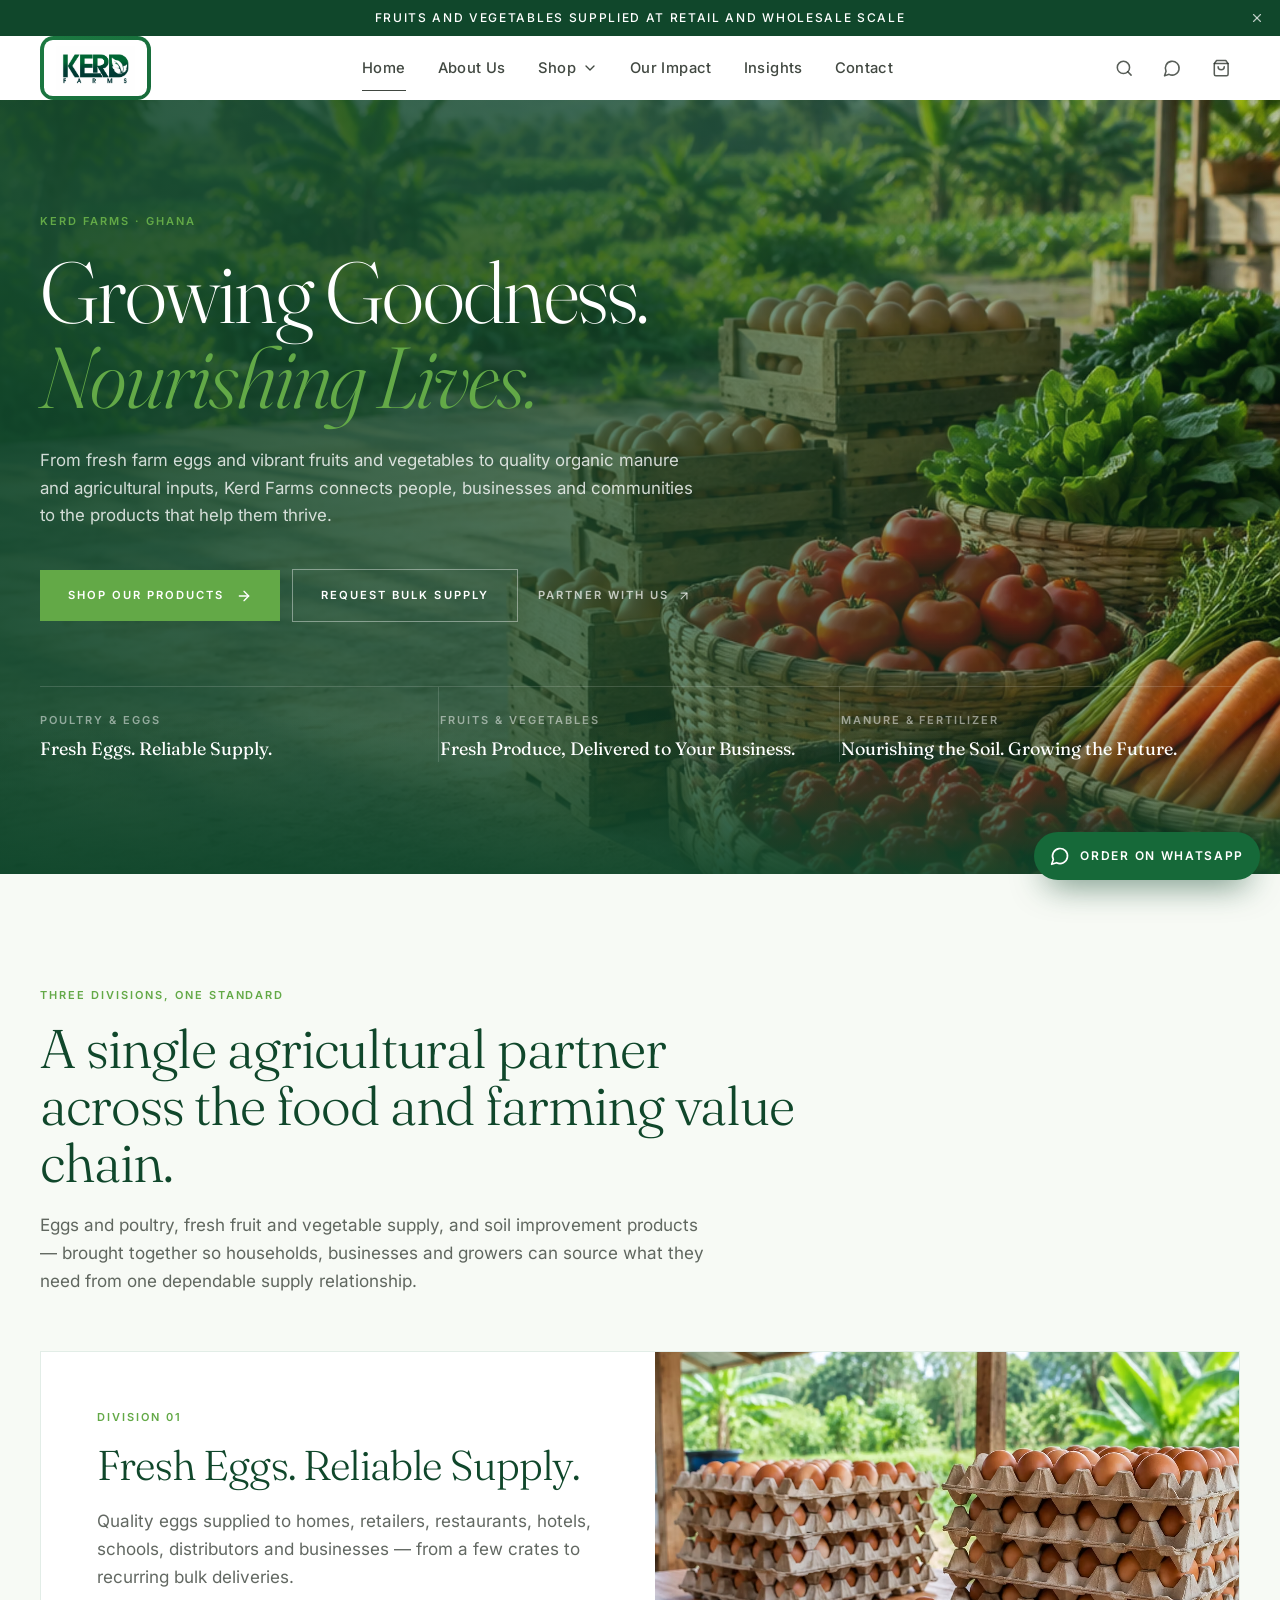
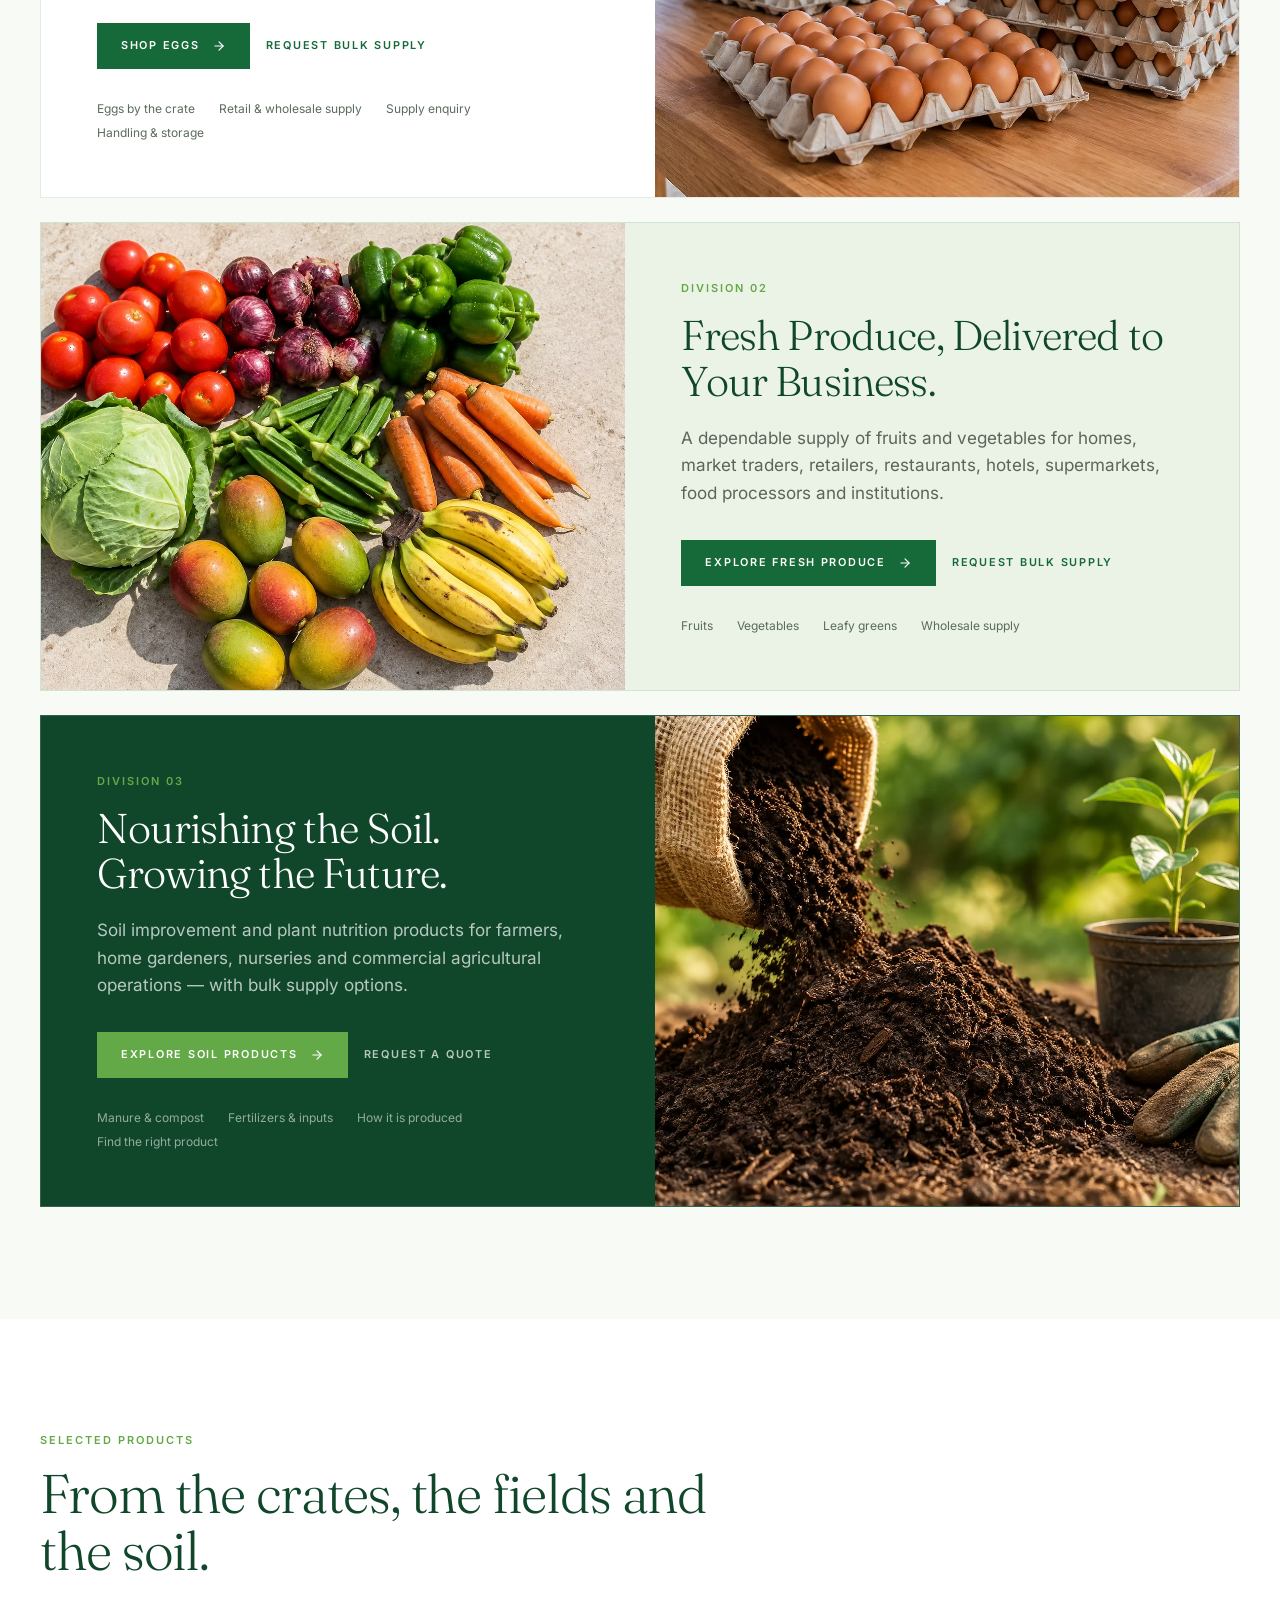
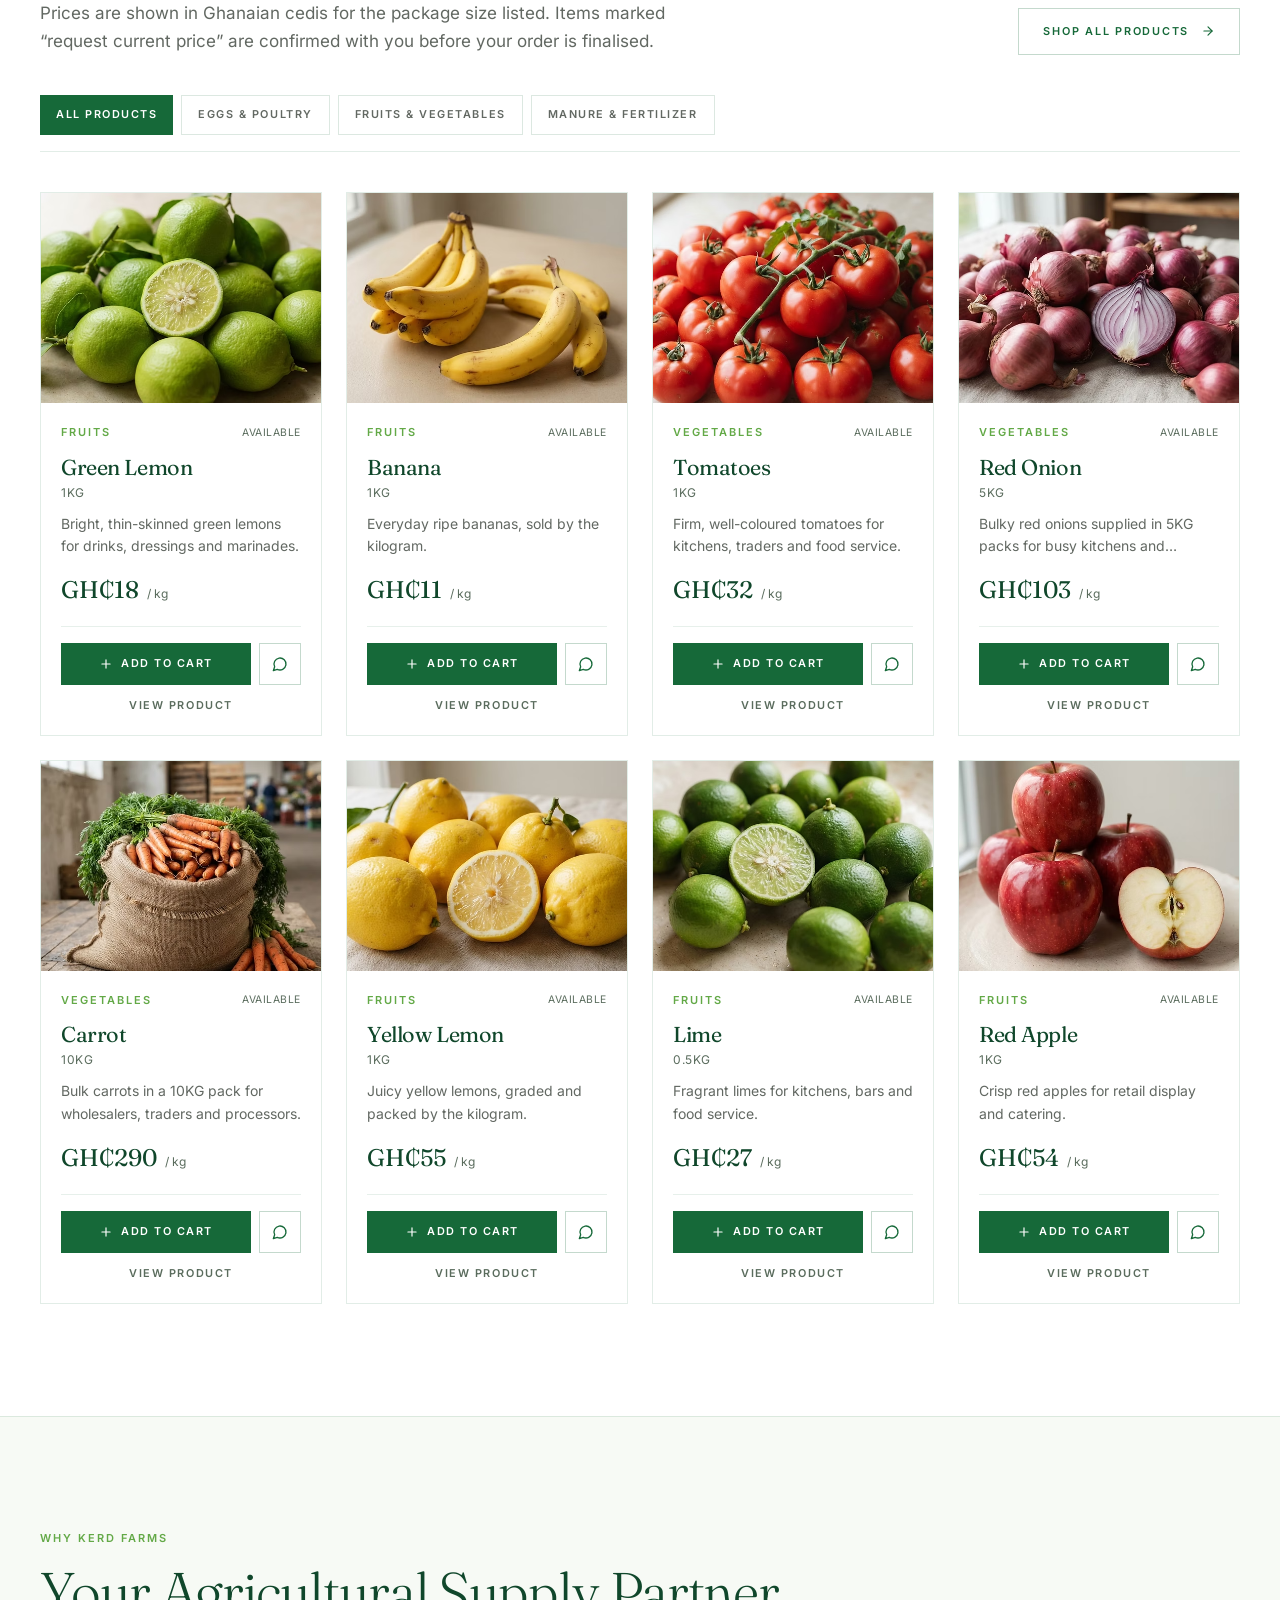
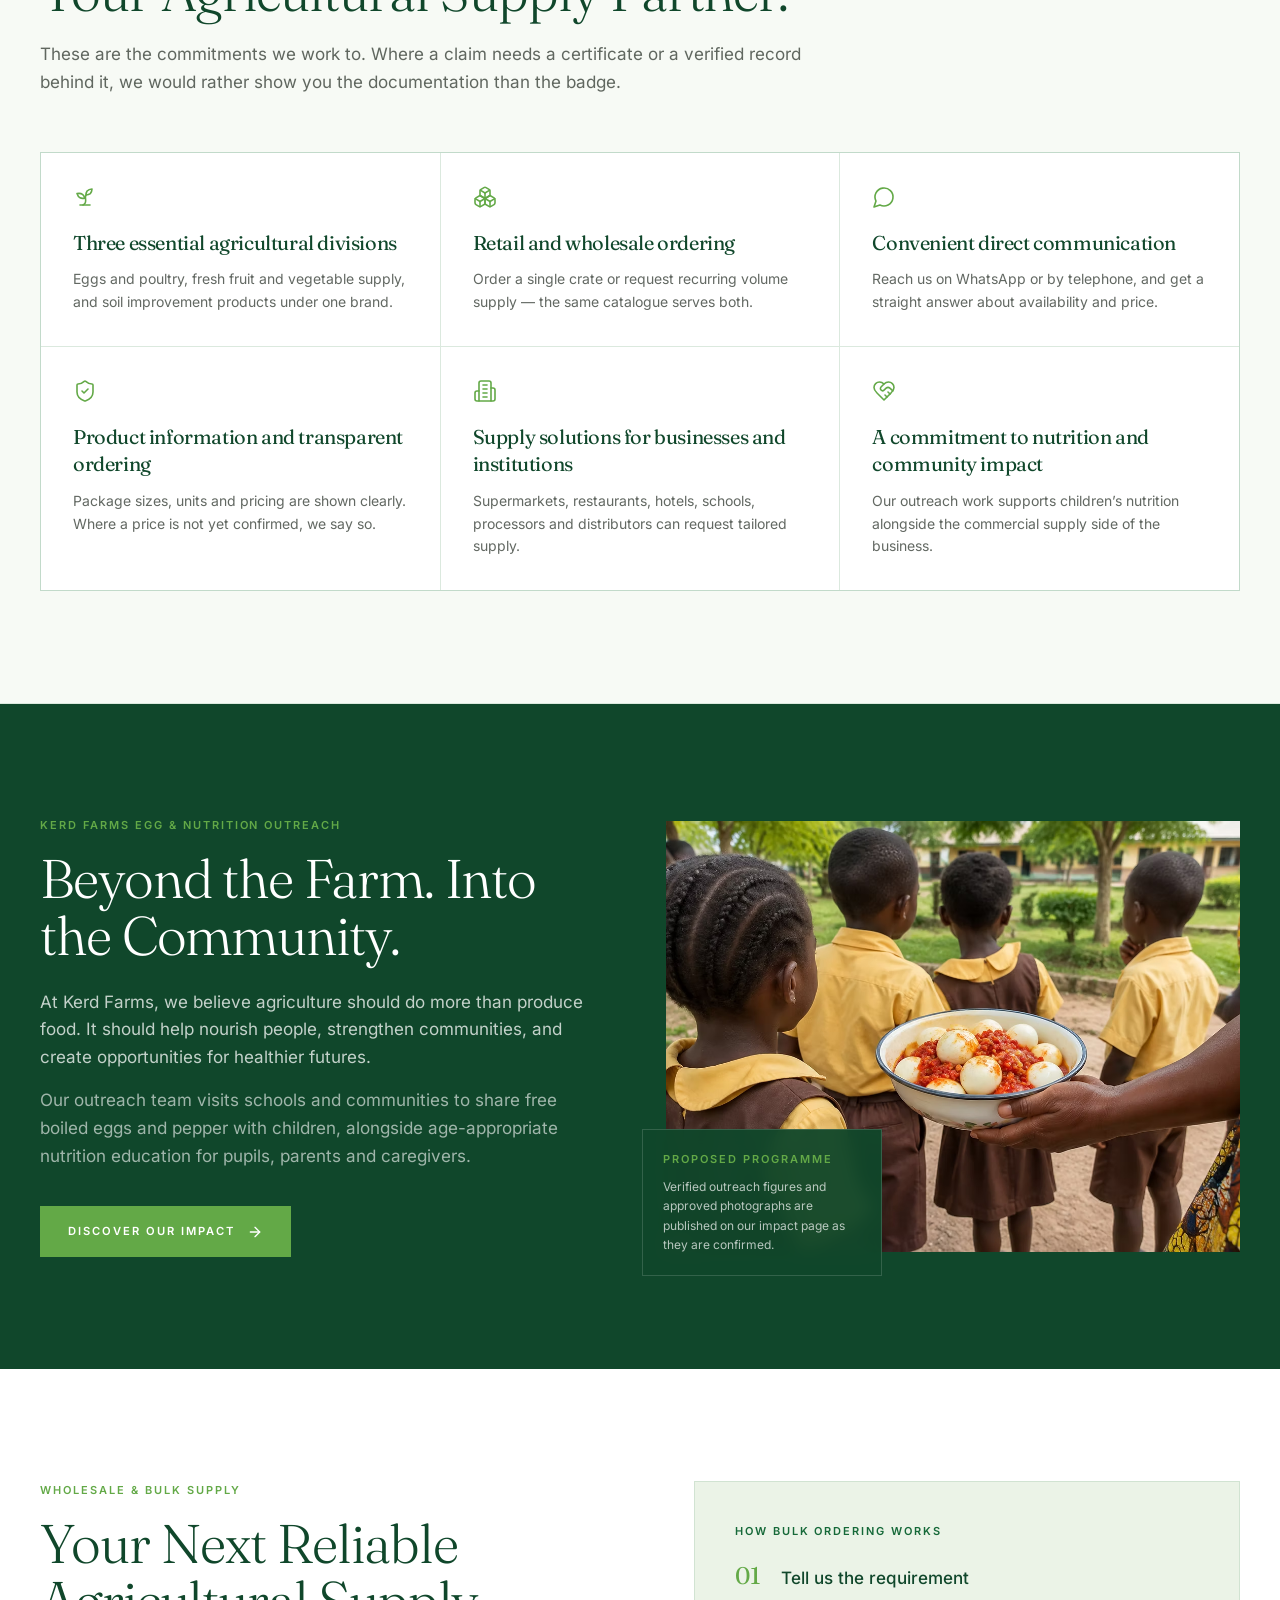
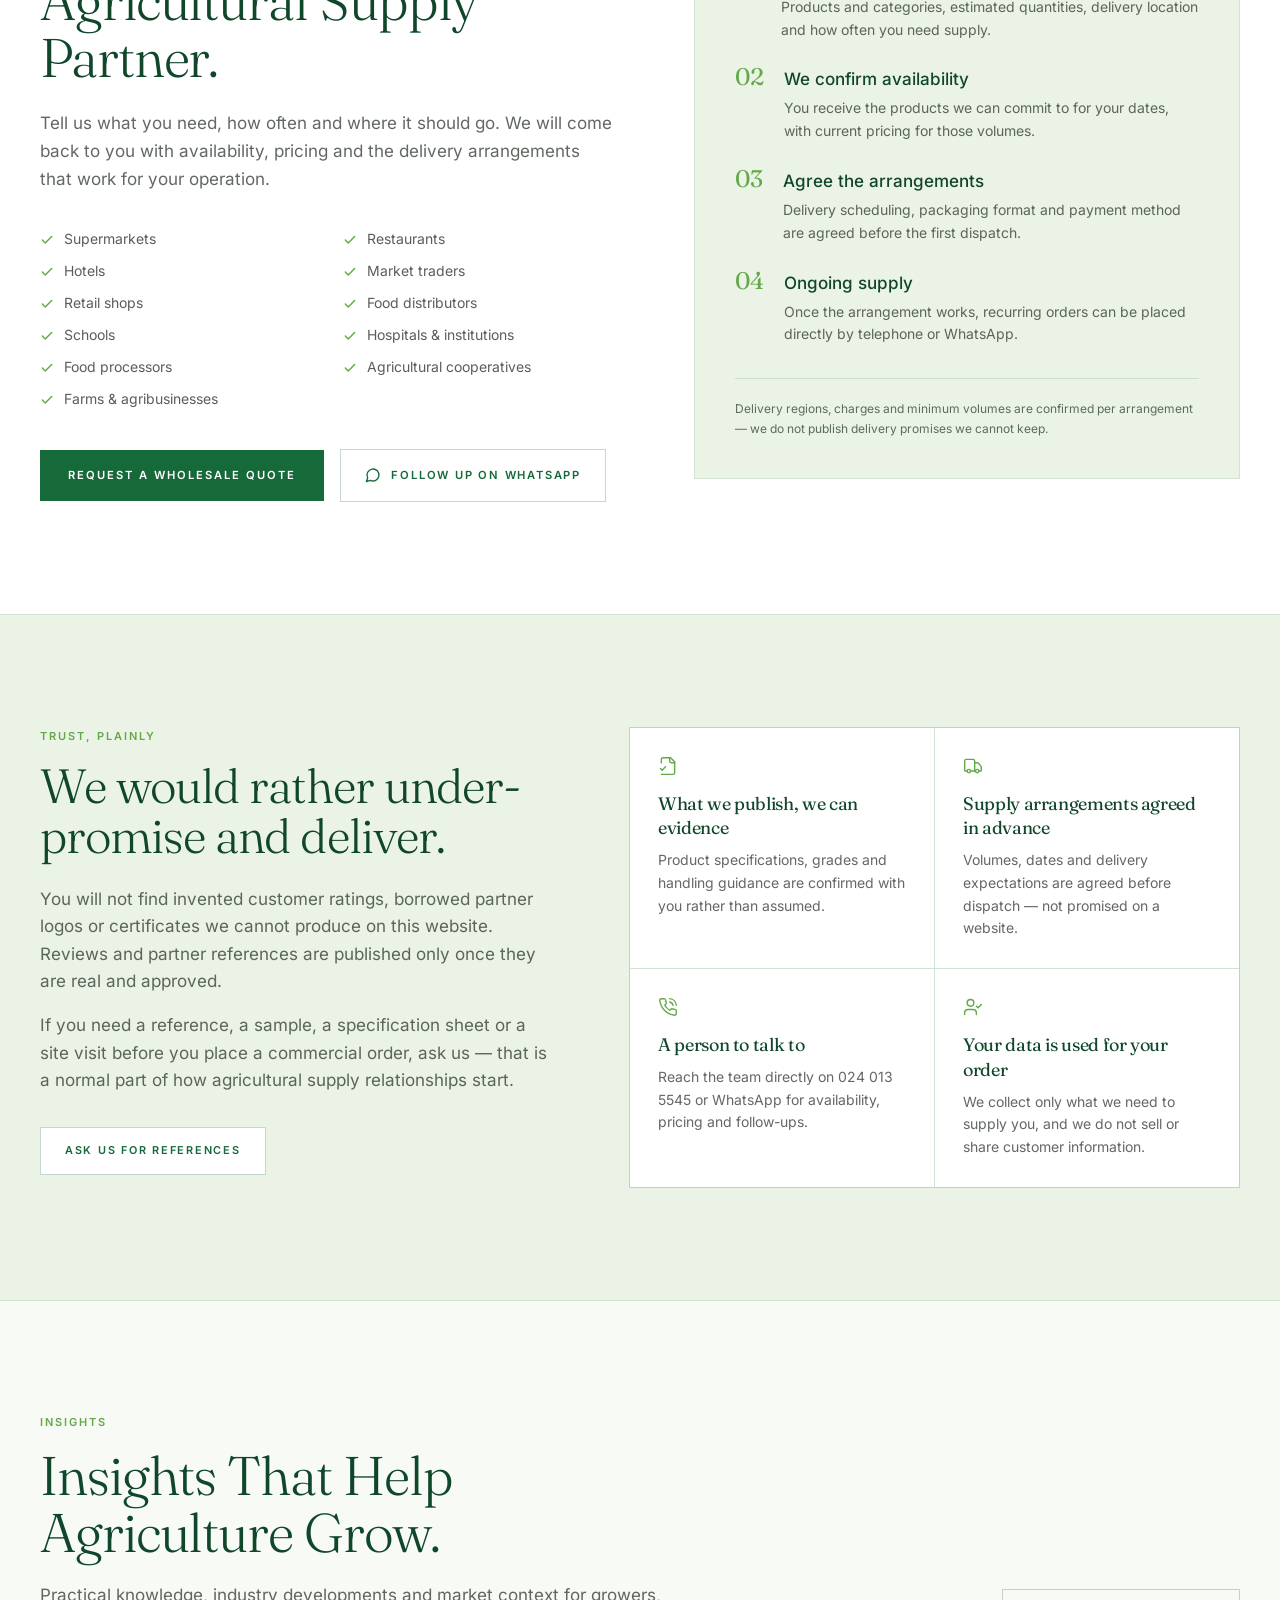
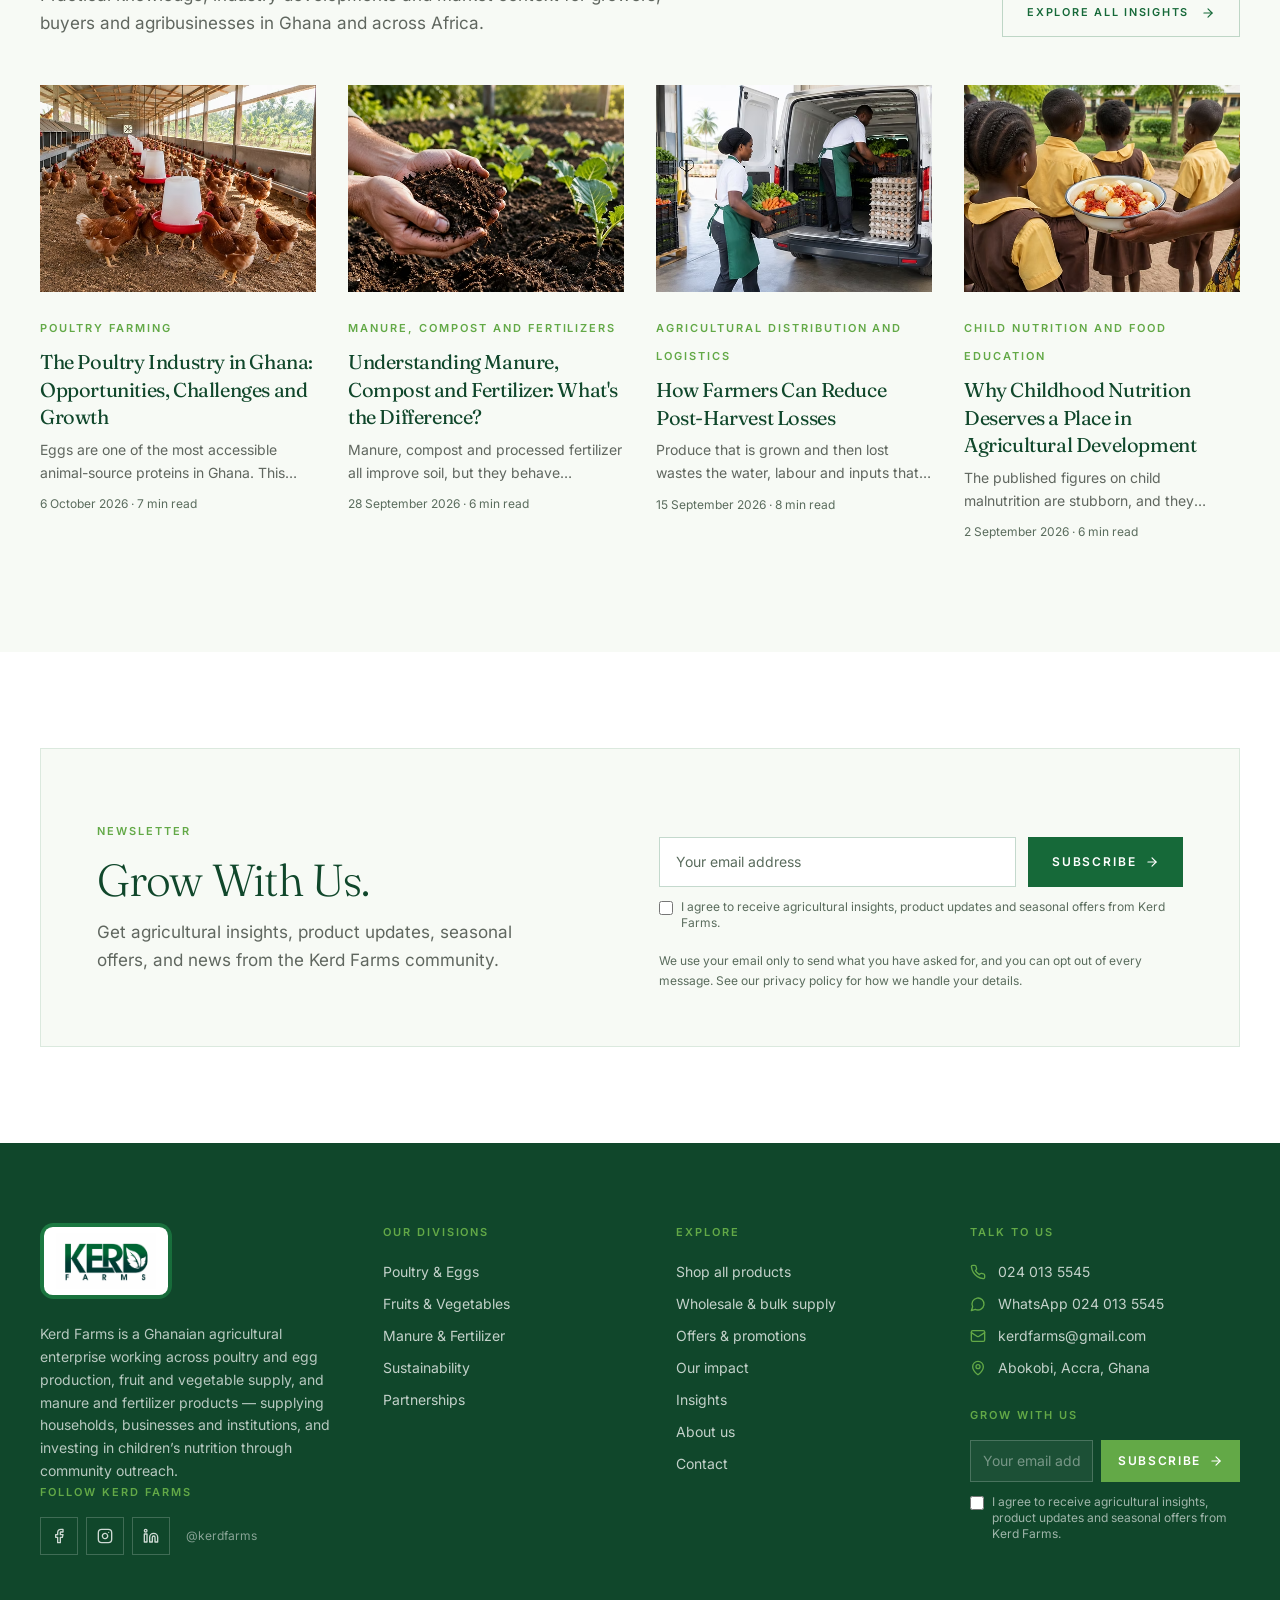
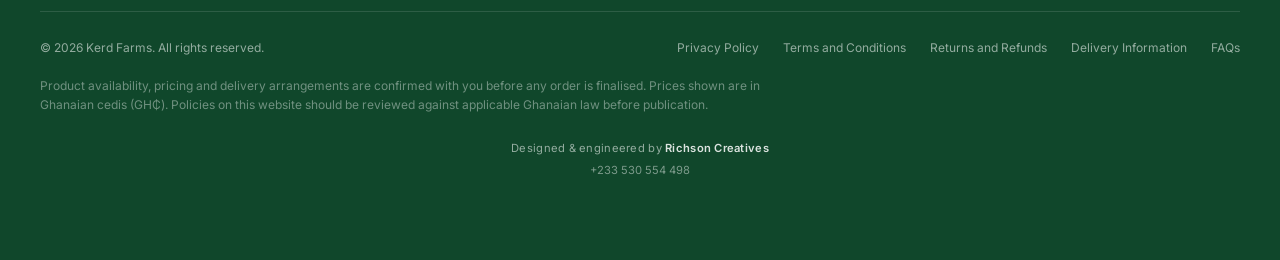
==== index.html @ 7d1835ef "feat: initialize Kerd Farms web application Set up the project structure with React, Vite, Tailwind " ====
<!DOCTYPE html> <html lang=en style><meta charset=utf-8>
<meta content="width=device-width, initial-scale=1.0" name=viewport>
<title>
 Kerd Farms | Fresh Eggs, Fruits &amp; Vegetables and Organic Soil Products in Ghana
 </title>
<meta content="Kerd Farms supplies fresh eggs by the crate, fruits and vegetables, and organic manure and fertilizer products across Ghana — for households, retailers, restaurants, hotels, schools and institutions. Order online or on WhatsApp." name=description>
<meta content=#176B3A name=theme-color>
<meta content=website property=og:type>
<meta content="Kerd Farms" property=og:site_name>
<meta content="Kerd Farms | Agricultural supply partner in Ghana" property=og:title>
<meta content="Fresh eggs, fruits and vegetables, and organic soil products. Retail and wholesale supply for homes, businesses and institutions in Ghana." property=og:description>
<meta content=https://media.base44.com/images/public/user_6ab3d4eb08dce5d80b6254e4/385759a18_KERDFARMSlogo2.jpg property=og:image>
<meta content=summary_large_image name=twitter:card>
<style>:root{--sf-img-5: url("[data-uri]")}</style><style>@font-face{font-family:"Fraunces";font-style:italic;font-weight:300 700;src:url([data-uri])format("woff2");unicode-range:U+0000-00FF,U+0131,U+0152-0153,U+02BB-02BC,U+02C6,U+02DA,U+02DC,U+0304,U+0308,U+0329,U+2000-206F,U+20AC,U+2122,U+2191,U+2193,U+2212,U+2215,U+FEFF,U+FFFD}@font-face{font-family:"Fraunces";font-style:normal;font-weight:300 800;src:url([data-uri])format("woff2");unicode-range:U+0100-02BA,U+02BD-02C5,U+02C7-02CC,U+02CE-02D7,U+02DD-02FF,U+0304,U+0308,U+0329,U+1D00-1DBF,U+1E00-1E9F,U+1EF2-1EFF,U+2020,U+20A0-20AB,U+20AD-20C4,U+2113,U+2C60-2C7F,U+A720-A7FF}@font-face{font-family:"Fraunces";font-style:normal;font-weight:300 800;src:url([data-uri])format("woff2");unicode-range:U+0000-00FF,U+0131,U+0152-0153,U+02BB-02BC,U+02C6,U+02DA,U+02DC,U+0304,U+0308,U+0329,U+2000-206F,U+20AC,U+2122,U+2191,U+2193,U+2212,U+2215,U+FEFF,U+FFFD}@font-face{font-family:"Inter";font-style:normal;font-weight:400 600;src:url([data-uri])format("woff2");unicode-range:U+0100-02BA,U+02BD-02C5,U+02C7-02CC,U+02CE-02D7,U+02DD-02FF,U+0304,U+0308,U+0329,U+1D00-1DBF,U+1E00-1E9F,U+1EF2-1EFF,U+2020,U+20A0-20AB,U+20AD-20C4,U+2113,U+2C60-2C7F,U+A720-A7FF}@font-face{font-family:"Inter";font-style:normal;font-weight:400 600;src:url([data-uri])format("woff2");unicode-range:U+0000-00FF,U+0131,U+0152-0153,U+02BB-02BC,U+02C6,U+02DA,U+02DC,U+0304,U+0308,U+0329,U+2000-206F,U+20AC,U+2122,U+2191,U+2193,U+2212,U+2215,U+FEFF,U+FFFD}</style>
<style>*,:before,:after,::backdrop{--tw-translate-x:0;--tw-translate-y:0;--tw-rotate:0;--tw-skew-x:0;--tw-skew-y:0;--tw-scale-x:1;--tw-scale-y:1;--tw-gradient-from-position: ;--tw-gradient-via-position: ;--tw-gradient-to-position: ;--tw-ring-offset-shadow:0 0#0000;--tw-ring-shadow:0 0#0000;--tw-shadow:0 0#0000;--tw-backdrop-blur: ;--tw-backdrop-brightness: ;--tw-backdrop-contrast: ;--tw-backdrop-grayscale: ;--tw-backdrop-hue-rotate: ;--tw-backdrop-invert: ;--tw-backdrop-opacity: ;--tw-backdrop-saturate: ;--tw-backdrop-sepia: }*,:before,:after{box-sizing:border-box;border:0 solid #e5e7eb}html,:host{-webkit-text-size-adjust:100%;tab-size:4;font-feature-settings:normal;font-variation-settings:normal;-webkit-tap-highlight-color:transparent;font-family:ui-sans-serif,system-ui,sans-serif,Apple Color Emoji,Segoe UI Emoji,Segoe UI Symbol,Noto Color Emoji;line-height:1.5}body{margin:0}h1,h2,h3{font-weight:inherit}a{color:inherit;-webkit-text-decoration:inherit;text-decoration:inherit}button,input{font-feature-settings:inherit;font-variation-settings:inherit;font-family:inherit;font-size:100%;font-weight:inherit;line-height:inherit;letter-spacing:inherit;color:inherit;margin:0;padding:0}button{text-transform:none}button{-webkit-appearance:button;background-color:#0000;background-image:none}:-moz-focusring{outline:auto}:-moz-ui-invalid{box-shadow:none}::-webkit-inner-spin-button{height:auto}::-webkit-outer-spin-button{height:auto}::-webkit-search-decoration{-webkit-appearance:none}::-webkit-file-upload-button{-webkit-appearance:button;font:inherit}h1,h2,h3,p{margin:0}ol,ul{margin:0;padding:0;list-style:none}input::-moz-placeholder{opacity:1;color:#9ca3af}textarea::-moz-placeholder{opacity:1;color:#9ca3af}input::placeholder{opacity:1;color:#9ca3af}button{cursor:pointer}:disabled{cursor:default}img,svg{vertical-align:middle;display:block}img{max-width:100%;height:auto}:root{--background:96 33% 97%;--foreground:120 11% 14%;--primary:145 65% 25%;--muted-foreground:127 9% 39%;--border:145 22% 86%;--deep:150 63% 17%;--fresh:103 41% 47%;--sage:100 32% 93%;--cream:96 33% 97%;--ink:120 11% 14%;--font-display:"Fraunces",ui-serif,Georgia,serif;--font-body:"Inter",ui-sans-serif,system-ui,sans-serif}*{border-color:hsl(var(--border))}html{scroll-behavior:smooth}body{background-color:hsl(var(--background));font-family:var(--font-body);color:hsl(var(--foreground));-moz-osx-font-smoothing:grayscale;-webkit-font-smoothing:antialiased;font-size:17px;line-height:1.65}h1,h2,h3{letter-spacing:-.02em}::selection{background:hsl(var(--fresh));color:#fff}:focus-visible{outline:2px solid hsl(var(--fresh));outline-offset:2px}.sr-only{clip:rect(0,0,0,0);white-space:nowrap;border-width:0;width:1px;height:1px;margin:-1px;padding:0;position:absolute;overflow:hidden}.fixed{position:fixed}.absolute{position:absolute}.relative{position:relative}.sticky{position:sticky}.inset-0{inset:0}.inset-x-0{left:0;right:0}.-bottom-6{bottom:-1.5rem}.-left-6{left:-1.5rem}.bottom-0{bottom:0}.bottom-5{bottom:1.25rem}.right-3{right:.75rem}.right-5{right:1.25rem}.top-0{top:0}.top-1\/2{top:50%}.isolate{isolation:isolate}.z-50{z-index:50}.z-\[100\]{z-index:100}.z-\[65\]{z-index:65}.order-1{order:1}.order-2{order:2}.mx-auto{margin-left:auto;margin-right:auto}.ml-2{margin-left:.5rem}.mt-0\.5{margin-top:.125rem}.mt-1{margin-top:.25rem}.mt-10{margin-top:2.5rem}.mt-12{margin-top:3rem}.mt-14{margin-top:3.5rem}.mt-16{margin-top:4rem}.mt-2{margin-top:.5rem}.mt-3{margin-top:.75rem}.mt-4{margin-top:1rem}.mt-5{margin-top:1.25rem}.mt-6{margin-top:1.5rem}.mt-7{margin-top:1.75rem}.mt-8{margin-top:2rem}.mt-9{margin-top:2.25rem}.line-clamp-2{-webkit-line-clamp:2;-webkit-box-orient:vertical;display:-webkit-box;overflow:hidden}.block{display:block}.inline-block{display:inline-block}.flex{display:flex}.inline-flex{display:inline-flex}.grid{display:grid}.hidden{display:none}.aspect-\[4\/3\]{aspect-ratio:4/3}.h-11{height:2.75rem}.h-14{height:3.5rem}.h-3\.5{height:.875rem}.h-4{height:1rem}.h-40{height:10rem}.h-5{height:1.25rem}.h-6{height:1.5rem}.h-\[1\.15rem\]{height:1.15rem}.h-full{height:100%}.max-h-screen{max-height:100vh}.min-h-\[16rem\]{min-height:16rem}.min-h-\[36rem\]{min-height:36rem}.min-h-screen{min-height:100vh}.w-3\.5{width:.875rem}.w-4{width:1rem}.w-5{width:1.25rem}.w-6{width:1.5rem}.w-\[1\.15rem\]{width:1.15rem}.w-auto{width:auto}.w-full{width:100%}.max-w-2xl{max-width:42rem}.max-w-3xl{max-width:48rem}.max-w-4xl{max-width:56rem}.max-w-\[15rem\]{max-width:15rem}.max-w-\[90rem\]{max-width:90rem}.max-w-md{max-width:28rem}.max-w-sm{max-width:24rem}.max-w-xl{max-width:36rem}.flex-1{flex:1}.shrink-0{flex-shrink:0}.-translate-y-1\/2{--tw-translate-y:-50%;transform:translate(var(--tw-translate-x),var(--tw-translate-y)) rotate(var(--tw-rotate)) skewX(var(--tw-skew-x)) skewY(var(--tw-skew-y)) scaleX(var(--tw-scale-x)) scaleY(var(--tw-scale-y))}.scale-100{--tw-scale-x:1;--tw-scale-y:1;transform:translate(var(--tw-translate-x),var(--tw-translate-y)) rotate(var(--tw-rotate)) skewX(var(--tw-skew-x)) skewY(var(--tw-skew-y)) scaleX(var(--tw-scale-x)) scaleY(var(--tw-scale-y))}@keyframes pulse{50%{opacity:.5}}@keyframes spin{to{transform:rotate(360deg)}}.cursor-pointer{cursor:pointer}.flex-col{flex-direction:column}.flex-col-reverse{flex-direction:column-reverse}.flex-wrap{flex-wrap:wrap}.items-start{align-items:flex-start}.items-end{align-items:flex-end}.items-center{align-items:center}.items-baseline{align-items:baseline}.justify-center{justify-content:center}.justify-between{justify-content:space-between}.gap-1{gap:.25rem}.gap-1\.5{gap:.375rem}.gap-10{gap:2.5rem}.gap-12{gap:3rem}.gap-14{gap:3.5rem}.gap-2{gap:.5rem}.gap-2\.5{gap:.625rem}.gap-3{gap:.75rem}.gap-4{gap:1rem}.gap-5{gap:1.25rem}.gap-6{gap:1.5rem}.gap-8{gap:2rem}.gap-px{gap:1px}.gap-x-6{-moz-column-gap:1.5rem;column-gap:1.5rem}.gap-x-8{-moz-column-gap:2rem;column-gap:2rem}.gap-y-2{row-gap:.5rem}.gap-y-3{row-gap:.75rem}.space-y-3>:not([hidden])~:not([hidden]){--tw-space-y-reverse:0;margin-top:calc(.75rem*calc(1 - var(--tw-space-y-reverse)));margin-bottom:calc(.75rem*var(--tw-space-y-reverse))}.space-y-6>:not([hidden])~:not([hidden]){--tw-space-y-reverse:0;margin-top:calc(1.5rem*calc(1 - var(--tw-space-y-reverse)));margin-bottom:calc(1.5rem*var(--tw-space-y-reverse))}.overflow-hidden{overflow:hidden}.rounded-full{border-radius:9999px}.border{border-width:1px}.border-y{border-top-width:1px;border-bottom-width:1px}.border-b{border-bottom-width:1px}.border-t{border-top-width:1px}.border-fresh{--tw-border-opacity:1;border-color:hsl(var(--fresh)/var(--tw-border-opacity,1))}.border-primary\/10{border-color:hsl(var(--primary)/.1)}.border-primary\/12{border-color:hsl(var(--primary)/.12)}.border-primary\/15{border-color:hsl(var(--primary)/.15)}.border-primary\/25{border-color:hsl(var(--primary)/.25)}.border-white\/12{border-color:#ffffff1f}.border-white\/15{border-color:#ffffff26}.border-white\/20{border-color:#fff3}.border-white\/40{border-color:#fff6}.bg-cream{--tw-bg-opacity:1;background-color:hsl(var(--cream)/var(--tw-bg-opacity,1))}.bg-deep{--tw-bg-opacity:1;background-color:hsl(var(--deep)/var(--tw-bg-opacity,1))}.bg-deep\/95{background-color:hsl(var(--deep)/.95)}.bg-fresh{--tw-bg-opacity:1;background-color:hsl(var(--fresh)/var(--tw-bg-opacity,1))}.bg-primary{background-color:hsl(var(--primary))}.bg-primary\/12{background-color:hsl(var(--primary)/.12)}.bg-sage{--tw-bg-opacity:1;background-color:hsl(var(--sage)/var(--tw-bg-opacity,1))}.bg-white{--tw-bg-opacity:1;background-color:rgb(255 255 255/var(--tw-bg-opacity,1))}.bg-white\/5{background-color:#ffffff0d}.bg-white\/95{background-color:#fffffff2}.bg-gradient-to-r{background-image:linear-gradient(to right,var(--tw-gradient-stops))}.bg-gradient-to-t{background-image:linear-gradient(to top,var(--tw-gradient-stops))}.from-deep\/85{--tw-gradient-from:hsl(var(--deep)/.85) var(--tw-gradient-from-position);--tw-gradient-to:hsl(var(--deep)/0) var(--tw-gradient-to-position);--tw-gradient-stops:var(--tw-gradient-from),var(--tw-gradient-to)}.from-deep\/92{--tw-gradient-from:hsl(var(--deep)/.92) var(--tw-gradient-from-position);--tw-gradient-to:hsl(var(--deep)/0) var(--tw-gradient-to-position);--tw-gradient-stops:var(--tw-gradient-from),var(--tw-gradient-to)}.via-deep\/70{--tw-gradient-to:hsl(var(--deep)/0) var(--tw-gradient-to-position);--tw-gradient-stops:var(--tw-gradient-from),hsl(var(--deep)/.7) var(--tw-gradient-via-position),var(--tw-gradient-to)}.to-deep\/20{--tw-gradient-to:hsl(var(--deep)/.2) var(--tw-gradient-to-position)}.to-transparent{--tw-gradient-to:transparent var(--tw-gradient-to-position)}.object-contain{-o-object-fit:contain;object-fit:contain}.object-cover{-o-object-fit:cover;object-fit:cover}.p-1{padding:.25rem}.p-2\.5{padding:.625rem}.p-3{padding:.75rem}.p-4{padding:1rem}.p-5{padding:1.25rem}.p-7{padding:1.75rem}.p-8{padding:2rem}.px-10{padding-left:2.5rem;padding-right:2.5rem}.px-2{padding-left:.5rem;padding-right:.5rem}.px-3{padding-left:.75rem;padding-right:.75rem}.px-4{padding-left:1rem;padding-right:1rem}.px-5{padding-left:1.25rem;padding-right:1.25rem}.px-6{padding-left:1.5rem;padding-right:1.5rem}.px-7{padding-left:1.75rem;padding-right:1.75rem}.py-16{padding-top:4rem;padding-bottom:4rem}.py-2{padding-top:.5rem;padding-bottom:.5rem}.py-2\.5{padding-top:.625rem;padding-bottom:.625rem}.py-20{padding-top:5rem;padding-bottom:5rem}.py-3{padding-top:.75rem;padding-bottom:.75rem}.py-3\.5{padding-top:.875rem;padding-bottom:.875rem}.py-4{padding-top:1rem;padding-bottom:1rem}.pb-4{padding-bottom:1rem}.pt-0{padding-top:0}.pt-4{padding-top:1rem}.pt-5{padding-top:1.25rem}.pt-6{padding-top:1.5rem}.pt-7{padding-top:1.75rem}.text-center{text-align:center}.font-display{font-family:var(--font-display)}.text-2xl{font-size:1.5rem;line-height:2rem}.text-\[0\.65rem\]{font-size:.65rem}.text-\[0\.68rem\]{font-size:.68rem}.text-\[0\.7rem\]{font-size:.7rem}.text-\[0\.92rem\]{font-size:.92rem}.text-\[1\.35rem\]{font-size:1.35rem}.text-\[clamp\(1\.7rem\,3\.4vw\,2\.6rem\)\]{font-size:clamp(1.7rem,3.4vw,2.6rem)}.text-\[clamp\(1\.9rem\,3\.8vw\,2\.8rem\)\]{font-size:clamp(1.9rem,3.8vw,2.8rem)}.text-\[clamp\(2\.6rem\,7vw\,5\.4rem\)\]{font-size:clamp(2.6rem,7vw,5.4rem)}.text-\[clamp\(2rem\,4\.2vw\,3rem\)\]{font-size:clamp(2rem,4.2vw,3rem)}.text-\[clamp\(2rem\,4\.6vw\,3\.4rem\)\]{font-size:clamp(2rem,4.6vw,3.4rem)}.text-base{font-size:1rem}.text-lg{font-size:1.125rem}.text-sm{font-size:.875rem;line-height:1.25rem}.text-xl{font-size:1.25rem}.text-xs{font-size:.75rem;line-height:1rem}.font-light{font-weight:300}.font-medium{font-weight:500}.font-semibold{font-weight:600}.uppercase{text-transform:uppercase}.italic{font-style:italic}.leading-\[0\.98\]{line-height:.98}.leading-\[1\.05\]{line-height:1.05}.leading-\[1\.1\]{line-height:1.1}.leading-none{line-height:1}.leading-relaxed{line-height:1.625}.leading-snug{line-height:1.375}.leading-tight{line-height:1.25}.tracking-\[0\.14em\]{letter-spacing:.14em}.tracking-\[0\.16em\]{letter-spacing:.16em}.tracking-\[0\.18em\]{letter-spacing:.18em}.tracking-wide{letter-spacing:.025em}.tracking-wider{letter-spacing:.05em}.text-deep{--tw-text-opacity:1;color:hsl(var(--deep)/var(--tw-text-opacity,1))}.text-fresh{--tw-text-opacity:1;color:hsl(var(--fresh)/var(--tw-text-opacity,1))}.text-ink{--tw-text-opacity:1;color:hsl(var(--ink)/var(--tw-text-opacity,1))}.text-ink\/70{color:hsl(var(--ink)/.7)}.text-ink\/75{color:hsl(var(--ink)/.75)}.text-ink\/80{color:hsl(var(--ink)/.8)}.text-ink\/85{color:hsl(var(--ink)/.85)}.text-muted-foreground{color:hsl(var(--muted-foreground))}.text-primary{color:hsl(var(--primary))}.text-white{--tw-text-opacity:1;color:rgb(255 255 255/var(--tw-text-opacity,1))}.text-white\/40{color:#fff6}.text-white\/45{color:#ffffff73}.text-white\/50{color:#ffffff80}.text-white\/55{color:#ffffff8c}.text-white\/60{color:#fff9}.text-white\/70{color:#ffffffb3}.text-white\/75{color:#ffffffbf}.text-white\/80{color:#fffc}.text-white\/85{color:#ffffffd9}.underline-offset-4{text-underline-offset:4px}.accent-\[hsl\(var\(--primary\)\)\]{accent-color:hsl(var(--primary))}.shadow-\[0_14px_34px_-12px_rgba\(16\,71\,43\,0\.75\)\]{--tw-shadow:0 14px 34px -12px #10472bbf;box-shadow:var(--tw-ring-offset-shadow,0 0#0000),var(--tw-ring-shadow,0 0#0000),var(--tw-shadow)}.backdrop-blur{--tw-backdrop-blur:blur(8px);-webkit-backdrop-filter:var(--tw-backdrop-blur) var(--tw-backdrop-brightness) var(--tw-backdrop-contrast) var(--tw-backdrop-grayscale) var(--tw-backdrop-hue-rotate) var(--tw-backdrop-invert) var(--tw-backdrop-opacity) var(--tw-backdrop-saturate) var(--tw-backdrop-sepia);backdrop-filter:var(--tw-backdrop-blur) var(--tw-backdrop-brightness) var(--tw-backdrop-contrast) var(--tw-backdrop-grayscale) var(--tw-backdrop-hue-rotate) var(--tw-backdrop-invert) var(--tw-backdrop-opacity) var(--tw-backdrop-saturate) var(--tw-backdrop-sepia)}.transition{transition-property:color,background-color,border-color,text-decoration-color,fill,stroke,opacity,box-shadow,transform,filter,-webkit-backdrop-filter,backdrop-filter;transition-duration:.15s;transition-timing-function:cubic-bezier(.4,0,.2,1)}.transition-all{transition-property:all;transition-timing-function:cubic-bezier(.4,0,.2,1)}.transition-colors{transition-property:color,background-color,border-color,text-decoration-color,fill,stroke;transition-timing-function:cubic-bezier(.4,0,.2,1)}.transition-transform{transition-property:transform;transition-duration:.15s;transition-timing-function:cubic-bezier(.4,0,.2,1)}.duration-300{transition-duration:.3s}.duration-500{transition-duration:.5s}.ease-out{transition-timing-function:cubic-bezier(0,0,.2,1)}@keyframes enter{0%{opacity:var(--tw-enter-opacity,1);transform:translate3d(var(--tw-enter-translate-x,0),var(--tw-enter-translate-y,0),0) scale3d(var(--tw-enter-scale,1),var(--tw-enter-scale,1),var(--tw-enter-scale,1)) rotate(var(--tw-enter-rotate,0))}}@keyframes exit{to{opacity:var(--tw-exit-opacity,1);transform:translate3d(var(--tw-exit-translate-x,0),var(--tw-exit-translate-y,0),0) scale3d(var(--tw-exit-scale,1),var(--tw-exit-scale,1),var(--tw-exit-scale,1)) rotate(var(--tw-exit-rotate,0))}}.duration-300{animation-duration:.3s}.duration-500{animation-duration:.5s}.ease-out{animation-timing-function:cubic-bezier(0,0,.2,1)}.grow-underline{position:relative}.grow-underline:after{content:"";background:currentColor;width:0;height:1px;transition:width .5s cubic-bezier(.22,1,.36,1);position:absolute;bottom:-3px;left:0}.grow-underline:hover:after,.grow-underline[data-active=true]:after{width:100%}.label-xs{letter-spacing:.18em;text-transform:uppercase;font-family:Inter,sans-serif;font-size:.6875rem;font-weight:600}@keyframes kerd-glow{0%,to{box-shadow:0 4px 14px -6px #10472b73,0 0#63a84700}50%{box-shadow:0 10px 28px -6px #10472b99,0 0 24px 4px #63a84780}}@keyframes kerd-bg-shift{0%{background-position:0%}50%{background-position:100%}to{background-position:0%}}@keyframes kerd-shimmer{0%{opacity:0;transform:translate(-130%) skew(-14deg)}18%{opacity:.7}55%{opacity:.25}to{opacity:0;transform:translate(230%) skew(-14deg)}}@keyframes kerd-float{0%,to{transform:translateY(0)}50%{transform:translateY(-1px)}}.kerd-badge{background:linear-gradient(135deg,#1c7a42 0%,#176b3a 45%,#10472b 100%)0 0/220% 220%;border-radius:.85rem;padding:4px;animation:3.2s ease-in-out infinite kerd-glow,6s ease-in-out infinite kerd-bg-shift;display:inline-flex;position:relative}.kerd-badge-box{background:#fff;border-radius:.55rem;justify-content:center;align-items:center;padding:6px 12px;display:flex;position:relative;overflow:hidden}.kerd-badge-box:after{content:"";pointer-events:none;background:linear-gradient(110deg,#0000 35%,#176b3a1f 47%,#ffffffa6 52%,#0000 68%);animation:3.6s ease-in-out 1s infinite kerd-shimmer;position:absolute;inset:0;transform:translate(-130%) skew(-14deg)}.kerd-badge-box>img{animation:3.4s ease-in-out infinite kerd-float}@media (prefers-reduced-motion:reduce){.kerd-badge,.kerd-badge-box:after,.kerd-badge-box>img{animation:none}.kerd-badge-box:after{display:none}html{scroll-behavior:auto}*,:before,:after{transition-duration:.001ms!important;animation-duration:.001ms!important}}.placeholder\:text-muted-foreground::placeholder{color:hsl(var(--muted-foreground))}.placeholder\:text-white\/40::placeholder{color:#fff6}.hover\:border-fresh:hover{--tw-border-opacity:1;border-color:hsl(var(--fresh)/var(--tw-border-opacity,1))}.hover\:border-primary:hover{border-color:hsl(var(--primary))}.hover\:border-primary\/30:hover{border-color:hsl(var(--primary)/.3)}.hover\:border-primary\/40:hover{border-color:hsl(var(--primary)/.4)}.hover\:border-white:hover{--tw-border-opacity:1;border-color:rgb(255 255 255/var(--tw-border-opacity,1))}.hover\:bg-deep:hover{--tw-bg-opacity:1;background-color:hsl(var(--deep)/var(--tw-bg-opacity,1))}.hover\:bg-fresh:hover{--tw-bg-opacity:1;background-color:hsl(var(--fresh)/var(--tw-bg-opacity,1))}.hover\:bg-sage:hover{--tw-bg-opacity:1;background-color:hsl(var(--sage)/var(--tw-bg-opacity,1))}.hover\:bg-white:hover{--tw-bg-opacity:1;background-color:rgb(255 255 255/var(--tw-bg-opacity,1))}.hover\:bg-white\/10:hover{background-color:#ffffff1a}.hover\:text-current:hover{color:currentColor}.hover\:text-deep:hover{--tw-text-opacity:1;color:hsl(var(--deep)/var(--tw-text-opacity,1))}.hover\:text-fresh:hover{--tw-text-opacity:1;color:hsl(var(--fresh)/var(--tw-text-opacity,1))}.hover\:text-primary:hover{color:hsl(var(--primary))}.hover\:text-white:hover{--tw-text-opacity:1;color:rgb(255 255 255/var(--tw-text-opacity,1))}.hover\:text-white\/70:hover{color:#ffffffb3}.hover\:underline:hover{text-decoration-line:underline}.hover\:shadow-\[0_28px_60px_-40px_rgba\(16\,71\,43\,0\.55\)\]:hover{--tw-shadow:0 28px 60px -40px #10472b8c;box-shadow:var(--tw-ring-offset-shadow,0 0#0000),var(--tw-ring-shadow,0 0#0000),var(--tw-shadow)}.focus\:border-fresh:focus{--tw-border-opacity:1;border-color:hsl(var(--fresh)/var(--tw-border-opacity,1))}.focus\:border-primary:focus{border-color:hsl(var(--primary))}.focus\:outline-none:focus{outline-offset:2px;outline:2px solid #0000}.disabled\:opacity-60:disabled{opacity:.6}.group:hover .group-hover\:-translate-y-0\.5{--tw-translate-y:-.125rem;transform:translate(var(--tw-translate-x),var(--tw-translate-y)) rotate(var(--tw-rotate)) skewX(var(--tw-skew-x)) skewY(var(--tw-skew-y)) scaleX(var(--tw-scale-x)) scaleY(var(--tw-scale-y))}.group:hover .group-hover\:translate-x-0\.5{--tw-translate-x:.125rem;transform:translate(var(--tw-translate-x),var(--tw-translate-y)) rotate(var(--tw-rotate)) skewX(var(--tw-skew-x)) skewY(var(--tw-skew-y)) scaleX(var(--tw-scale-x)) scaleY(var(--tw-scale-y))}.group:hover .group-hover\:translate-x-1{--tw-translate-x:.25rem;transform:translate(var(--tw-translate-x),var(--tw-translate-y)) rotate(var(--tw-rotate)) skewX(var(--tw-skew-x)) skewY(var(--tw-skew-y)) scaleX(var(--tw-scale-x)) scaleY(var(--tw-scale-y))}.group:hover .group-hover\:scale-\[1\.04\]{--tw-scale-x:1.04;--tw-scale-y:1.04;transform:translate(var(--tw-translate-x),var(--tw-translate-y)) rotate(var(--tw-rotate)) skewX(var(--tw-skew-x)) skewY(var(--tw-skew-y)) scaleX(var(--tw-scale-x)) scaleY(var(--tw-scale-y))}.group:hover .group-hover\:scale-\[1\.05\]{--tw-scale-x:1.05;--tw-scale-y:1.05;transform:translate(var(--tw-translate-x),var(--tw-translate-y)) rotate(var(--tw-rotate)) skewX(var(--tw-skew-x)) skewY(var(--tw-skew-y)) scaleX(var(--tw-scale-x)) scaleY(var(--tw-scale-y))}.group:hover .group-hover\:text-fresh{--tw-text-opacity:1;color:hsl(var(--fresh)/var(--tw-text-opacity,1))}.has-\[\:disabled\]\:opacity-50:has(:disabled){opacity:.5}@keyframes accordion-up{0%{height:var(--radix-accordion-content-height)}to{height:0}}@keyframes accordion-down{0%{height:0}to{height:var(--radix-accordion-content-height)}}@media (width>=640px){.sm\:bottom-0{bottom:0}.sm\:right-0{right:0}.sm\:top-auto{top:auto}.sm\:block{display:block}.sm\:grid-cols-2{grid-template-columns:repeat(2,minmax(0,1fr))}.sm\:grid-cols-3{grid-template-columns:repeat(3,minmax(0,1fr))}.sm\:flex-row{flex-direction:row}.sm\:flex-col{flex-direction:column}.sm\:gap-2\.5{gap:.625rem}.sm\:gap-3{gap:.75rem}.sm\:border-r{border-right-width:1px}.sm\:pr-6{padding-right:1.5rem}.sm\:text-\[1\.05rem\]{font-size:1.05rem}.sm\:text-xs{font-size:.75rem;line-height:1rem}.sm\:last\:border-0:last-child{border-width:0}}@media (width>=768px){.md\:max-w-\[420px\]{max-width:420px}.md\:flex-row{flex-direction:row}.md\:items-center{align-items:center}.md\:justify-between{justify-content:space-between}}@media (width>=1024px){.lg\:order-1{order:1}.lg\:order-2{order:2}.lg\:min-h-\[22rem\]{min-height:22rem}.lg\:min-h-\[42rem\]{min-height:42rem}.lg\:grid-cols-3{grid-template-columns:repeat(3,minmax(0,1fr))}.lg\:grid-cols-4{grid-template-columns:repeat(4,minmax(0,1fr))}.lg\:grid-cols-\[1\.05fr_1fr\]{grid-template-columns:1.05fr 1fr}.lg\:grid-cols-\[1\.2fr_1fr_1fr_1\.1fr\]{grid-template-columns:1.2fr 1fr 1fr 1.1fr}.lg\:grid-cols-\[1fr_1\.05fr\]{grid-template-columns:1fr 1.05fr}.lg\:grid-cols-\[1fr_1\.1fr\]{grid-template-columns:1fr 1.1fr}.lg\:grid-cols-\[1fr_1\.2fr\]{grid-template-columns:1fr 1.2fr}.lg\:flex-row{flex-direction:row}.lg\:items-end{align-items:flex-end}.lg\:items-center{align-items:center}.lg\:justify-between{justify-content:space-between}.lg\:gap-20{gap:5rem}.lg\:p-10{padding:2.5rem}.lg\:p-14{padding:3.5rem}.lg\:px-10{padding-left:2.5rem;padding-right:2.5rem}.lg\:py-20{padding-top:5rem;padding-bottom:5rem}.lg\:py-24{padding-top:6rem;padding-bottom:6rem}.lg\:py-28{padding-top:7rem;padding-bottom:7rem}.lg\:pl-6{padding-left:1.5rem}}@media (width>=1280px){.xl\:flex{display:flex}.xl\:hidden{display:none}}</style>

<meta content=yes name=mobile-web-app-capable>
<meta content=black name=apple-mobile-web-app-status-bar-style>
<meta content="Kerd Farms" name=apple-mobile-web-app-title>
<meta name=referrer content=no-referrer><link href=[data-uri] rel=icon type=image/jpeg><style>.sf-hidden{display:none!important}</style><meta http-equiv=content-security-policy content="default-src 'none'; font-src 'self' data:; img-src 'self' data:; style-src 'unsafe-inline'; media-src 'self' data:; script-src 'unsafe-inline' data:; object-src 'self' data:; frame-src 'self' data:; form-action 'none'; base-uri 'none';">
<style>
/* Unhide mobile/tablet hamburger menu button */
@media (max-width: 1279px) {
  button[aria-label="Open menu"], button[aria-label*="menu"], .lucide-menu {
    display: inline-flex !important;
    visibility: visible !important;
    opacity: 1 !important;
  }
}
</style>

</head>
 <body>
 <div id=root><div class="flex min-h-screen flex-col"><div class="relative bg-deep text-white"><div class="mx-auto flex max-w-[90rem] items-center justify-center px-10 py-2.5"><p class="text-center text-[0.7rem] font-medium tracking-[0.14em] uppercase sm:text-xs" style=opacity:1;transform:none>Fruits and vegetables supplied at retail and wholesale scale</p></div><button aria-label="Dismiss announcement" class="absolute right-3 top-1/2 -translate-y-1/2 rounded-full p-1 text-white/70 transition hover:bg-white/10 hover:text-white"><svg xmlns=http://www.w3.org/2000/svg width=24 height=24 viewBox="0 0 24 24" fill=none stroke=currentColor stroke-width=2 stroke-linecap=round stroke-linejoin=round class="lucide lucide-x h-3.5 w-3.5"><path d="M18 6 6 18"></path><path d="m6 6 12 12"></path></svg></button></div><header class="sticky top-0 z-50"><div class="bg-white/95 backdrop-blur transition-all duration-300"><div class="mx-auto flex max-w-[90rem] items-center justify-between gap-6 px-5 lg:px-10"><a aria-label="Kerd Farms home" class=inline-flex href=/ data-discover=true><span class=kerd-badge><span class=kerd-badge-box><img src='data:image/svg+xml,<svg xmlns="http://www.w3.org/2000/svg" width="1909" height="1070"><rect fill-opacity="0"/></svg>' alt="Kerd Farms" class="object-contain transition-all duration-300 h-11" style="background-blend-mode:normal!important;background-clip:content-box!important;background-position:50% 50%!important;background-color:rgba(0,0,0,0)!important;background-image:var(--sf-img-5)!important;background-size:contain!important;background-origin:content-box!important;background-repeat:no-repeat!important;background-attachment:scroll!important"></span></span></a><nav class="hidden items-center gap-8 xl:flex" aria-label=Main><a data-active=true class="grow-underline py-2 text-[0.92rem] font-medium tracking-wide text-ink/85 transition hover:text-primary" href=/ data-discover=true>Home</a><a data-active=false class="grow-underline py-2 text-[0.92rem] font-medium tracking-wide text-ink/85 transition hover:text-primary" href=/about/ data-discover=true>About Us</a><div class=relative><button type=button aria-haspopup=menu aria-expanded=false data-active=false class="grow-underline flex items-center gap-1.5 py-2 text-[0.92rem] font-medium tracking-wide text-ink/85 transition hover:text-primary">Shop<svg xmlns=http://www.w3.org/2000/svg width=24 height=24 viewBox="0 0 24 24" fill=none stroke=currentColor stroke-width=2 stroke-linecap=round stroke-linejoin=round class="lucide lucide-chevron-down h-4 w-4 transition-transform duration-300"><path d="m6 9 6 6 6-6"></path></svg></button><div class="kerd-shop-menu" id="kerd-shop-menu" role="menu" style="display:none;position:absolute;left:0;top:100%;margin-top:10px;z-index:1000;min-width:230px;padding:8px 0;background:#fff;border:1px solid rgba(18,82,54,.14);box-shadow:0 14px 32px rgba(0,0,0,.14);"><a role="menuitem" href="/shop/" style="display:block;padding:11px 18px;color:#174d36;text-decoration:none;font-size:14px;line-height:1.4;transition:background .2s ease,color .2s ease;">All Products</a><a role="menuitem" href="/produce/" style="display:block;padding:11px 18px;color:#174d36;text-decoration:none;font-size:14px;line-height:1.4;transition:background .2s ease,color .2s ease;">Fruits &amp; Vegetables</a><a role="menuitem" href="/poultry/" style="display:block;padding:11px 18px;color:#174d36;text-decoration:none;font-size:14px;line-height:1.4;transition:background .2s ease,color .2s ease;">Poultry &amp; Eggs</a><a role="menuitem" href="/soil/" style="display:block;padding:11px 18px;color:#174d36;text-decoration:none;font-size:14px;line-height:1.4;transition:background .2s ease,color .2s ease;">Seedlings &amp; Manure</a></div></div><a data-active=false class="grow-underline py-2 text-[0.92rem] font-medium tracking-wide text-ink/85 transition hover:text-primary" href=/impact/ data-discover=true>Our Impact</a><a data-active=false class="grow-underline py-2 text-[0.92rem] font-medium tracking-wide text-ink/85 transition hover:text-primary" href=/insights/ data-discover=true>Insights</a><a data-active=false class="grow-underline py-2 text-[0.92rem] font-medium tracking-wide text-ink/85 transition hover:text-primary" href=/contact/ data-discover=true>Contact</a></nav><div class="flex items-center gap-1.5 sm:gap-2.5"><button aria-label="Search products" class="rounded-full p-2.5 text-ink/75 transition hover:bg-sage hover:text-deep"><svg xmlns=http://www.w3.org/2000/svg width=24 height=24 viewBox="0 0 24 24" fill=none stroke=currentColor stroke-width=2 stroke-linecap=round stroke-linejoin=round class="lucide lucide-search h-[1.15rem] w-[1.15rem]"><circle cx=11 cy=11 r=8></circle><path d="m21 21-4.3-4.3"></path></svg></button><a href="https://wa.me/233240135545?text=Hello%20Kerd%20Farms%2C%20I%20would%20like%20to%20make%20an%20enquiry." target=_blank rel="noopener noreferrer" aria-label="Chat with Kerd Farms on WhatsApp" class="rounded-full p-2.5 text-ink/75 transition hover:bg-sage hover:text-primary"><svg xmlns=http://www.w3.org/2000/svg width=24 height=24 viewBox="0 0 24 24" fill=none stroke=currentColor stroke-width=2 stroke-linecap=round stroke-linejoin=round class="lucide lucide-message-circle h-[1.15rem] w-[1.15rem]"><path d="M7.9 20A9 9 0 1 0 4 16.1L2 22Z"></path></svg></a><button aria-label="Shopping cart, 0 items" class="relative rounded-full p-2.5 text-ink/75 transition hover:bg-sage hover:text-deep"><svg xmlns=http://www.w3.org/2000/svg width=24 height=24 viewBox="0 0 24 24" fill=none stroke=currentColor stroke-width=2 stroke-linecap=round stroke-linejoin=round class="lucide lucide-shopping-bag h-[1.15rem] w-[1.15rem]"><path d="M6 2 3 6v14a2 2 0 0 0 2 2h14a2 2 0 0 0 2-2V6l-3-4Z"></path><path d="M3 6h18"></path><path d="M16 10a4 4 0 0 1-8 0"></path></svg></button><button aria-label="Open menu" class="rounded-full p-2.5 text-ink/80 transition hover:bg-sage xl:hidden sf-hidden"><svg xmlns=http://www.w3.org/2000/svg width=24 height=24 viewBox="0 0 24 24" fill=none stroke=currentColor stroke-width=2 stroke-linecap=round stroke-linejoin=round class="lucide lucide-menu h-5 w-5"><line x1=4 x2=20 y1=12 y2=12></line><line x1=4 x2=20 y1=6 y2=6></line><line x1=4 x2=20 y1=18 y2=18></line></svg></button></div></div></div></header><main class=flex-1><section class="relative isolate overflow-hidden bg-deep"><div class="absolute inset-0"><span class="inline-block relative h-full w-full object-cover" data-base44-image data-base44-image-src=https://media.base44.com/images/public/6adf8d9f7a7a7fcdbc21becb/27be62911_generated_5165d6ed.png><span class="block relative w-full h-full overflow-hidden"><img srcset="[data-uri] 2x" loading=lazy class="w-full h-full inset-0 absolute object-cover" alt="Crates of fresh eggs beside baskets of tomatoes, peppers and leafy greens on a farm yard"></span></span><div class="absolute inset-0 bg-gradient-to-r from-deep/92 via-deep/70 to-deep/20"></div><div class="absolute inset-x-0 bottom-0 h-40 bg-gradient-to-t from-deep/85 to-transparent"></div></div><div class="relative mx-auto flex min-h-[36rem] max-w-[90rem] flex-col justify-center px-5 py-20 lg:min-h-[42rem] lg:px-10 lg:py-28"><p class="label-xs text-fresh" style=opacity:1;transform:none>Kerd Farms · Ghana<h1 class="mt-5 max-w-4xl font-display text-[clamp(2.6rem,7vw,5.4rem)] font-light leading-[0.98] text-white" style=opacity:1;transform:none>Growing Goodness.<br><span class="italic text-fresh">Nourishing Lives.</span></h1><p class="mt-7 max-w-2xl text-base leading-relaxed text-white/80 sm:text-[1.05rem]" style=opacity:1;transform:none>From fresh farm eggs and vibrant fruits and vegetables to quality organic manure and agricultural inputs, Kerd Farms connects people, businesses and communities to the products that help them thrive.<div class="mt-10 flex flex-wrap items-center gap-3" style=opacity:1;transform:none><a class="group flex items-center gap-3 bg-fresh px-7 py-4 text-[0.7rem] font-semibold tracking-[0.18em] text-white transition hover:bg-white hover:text-deep" href=/shop/ data-discover=true>SHOP OUR PRODUCTS<svg xmlns=http://www.w3.org/2000/svg width=24 height=24 viewBox="0 0 24 24" fill=none stroke=currentColor stroke-width=2 stroke-linecap=round stroke-linejoin=round class="lucide lucide-arrow-right h-4 w-4 transition-transform group-hover:translate-x-1"><path d="M5 12h14"></path><path d="m12 5 7 7-7 7"></path></svg></a><a class="border border-white/40 px-7 py-4 text-[0.7rem] font-semibold tracking-[0.18em] text-white transition hover:border-white hover:bg-white/10" href=/wholesale data-discover=true>REQUEST BULK SUPPLY</a><a href="https://wa.me/233240135545?text=Hello%20Kerd%20Farms%2C%20I%20would%20like%20to%20partner%20with%20you." target=_blank rel=noreferrer class="group flex items-center gap-2 px-2 py-4 text-[0.7rem] font-semibold tracking-[0.18em] text-white/70 underline-offset-4 transition hover:text-white">PARTNER WITH US<svg xmlns=http://www.w3.org/2000/svg width=24 height=24 viewBox="0 0 24 24" fill=none stroke=currentColor stroke-width=2 stroke-linecap=round stroke-linejoin=round class="lucide lucide-arrow-up-right h-3.5 w-3.5 transition-transform group-hover:-translate-y-0.5 group-hover:translate-x-0.5"><path d="M7 7h10v10"></path><path d="M7 17 17 7"></path></svg></a></div><div class="mt-16 grid gap-px border-t border-white/15 pt-0 sm:grid-cols-3"><div class="border-white/15 pt-6 sm:border-r sm:pr-6 sm:last:border-0" style=opacity:1;transform:none><a class="group block" href=/poultry/ data-discover=true><p class="label-xs text-white/50">Poultry &amp; Eggs<p class="mt-2 font-display text-lg leading-snug text-white transition group-hover:text-fresh">Fresh Eggs. Reliable Supply.</p></a></div><div class="border-white/15 pt-6 sm:border-r sm:pr-6 sm:last:border-0" style=opacity:1;transform:none><a class="group block" href=/produce/ data-discover=true><p class="label-xs text-white/50">Fruits &amp; Vegetables<p class="mt-2 font-display text-lg leading-snug text-white transition group-hover:text-fresh">Fresh Produce, Delivered to Your Business.</p></a></div><div class="border-white/15 pt-6 sm:border-r sm:pr-6 sm:last:border-0" style=opacity:1;transform:none><a class="group block" href=/soil/ data-discover=true><p class="label-xs text-white/50">Manure &amp; Fertilizer<p class="mt-2 font-display text-lg leading-snug text-white transition group-hover:text-fresh">Nourishing the Soil. Growing the Future.</p></a></div></div></div></section><section class="bg-cream py-20 lg:py-28" id=divisions><div class="mx-auto max-w-[90rem] px-5 lg:px-10"><div class=max-w-3xl style=opacity:1;transform:none><p class="label-xs text-fresh">Three divisions, one standard<h2 class="mt-4 font-display text-[clamp(2rem,4.6vw,3.4rem)] font-light leading-[1.05] text-deep">A single agricultural partner across the food and farming value chain.</h2><p class="mt-5 max-w-2xl text-ink/70">Eggs and poultry, fresh fruit and vegetable supply, and soil improvement products — brought together so households, businesses and growers can source what they need from one dependable supply relationship.</p></div><div class="mt-14 space-y-6"><div style=opacity:1;transform:none><article class="grid overflow-hidden border border-primary/12 bg-white lg:grid-cols-[1.05fr_1fr]"><div class="order-1 p-8 lg:p-14"><p class="label-xs text-fresh">Division 01<h3 class="mt-4 font-display text-[clamp(1.7rem,3.4vw,2.6rem)] font-light leading-[1.1] text-deep">Fresh Eggs. Reliable Supply.</h3><p class="mt-5 max-w-xl leading-relaxed text-ink/70">Quality eggs supplied to homes, retailers, restaurants, hotels, schools, distributors and businesses — from a few crates to recurring bulk deliveries.<div class="mt-8 flex flex-wrap items-center gap-4"><a class="group flex items-center gap-3 px-6 py-3.5 text-[0.68rem] font-semibold tracking-[0.16em] transition bg-primary text-white hover:bg-deep" href=/poultry/ data-discover=true>SHOP EGGS<svg xmlns=http://www.w3.org/2000/svg width=24 height=24 viewBox="0 0 24 24" fill=none stroke=currentColor stroke-width=2 stroke-linecap=round stroke-linejoin=round class="lucide lucide-arrow-right h-3.5 w-3.5 transition-transform group-hover:translate-x-1"><path d="M5 12h14"></path><path d="m12 5 7 7-7 7"></path></svg></a><a class="text-[0.68rem] font-semibold tracking-[0.16em] underline-offset-4 transition hover:underline text-primary" href=/wholesale data-discover=true>REQUEST BULK SUPPLY</a></div><ul class="mt-8 flex flex-wrap gap-x-6 gap-y-2 text-xs text-muted-foreground"><li><a class="transition hover:text-current hover:underline underline-offset-4" href=/poultry/#catalogue data-discover=true>Eggs by the crate</a><li><a class="transition hover:text-current hover:underline underline-offset-4" href=/poultry/#supply data-discover=true>Retail &amp; wholesale supply</a><li><a class="transition hover:text-current hover:underline underline-offset-4" href=/poultry/#enquiry data-discover=true>Supply enquiry</a><li><a class="transition hover:text-current hover:underline underline-offset-4" href=/poultry/#handling data-discover=true>Handling &amp; storage</a></ul></div><div class="order-2 min-h-[16rem] bg-sage lg:min-h-[22rem]"><span class="inline-block relative h-full w-full object-cover" data-base44-image data-base44-image-src=https://media.base44.com/images/public/6adf8d9f7a7a7fcdbc21becb/11f91fb53_generated_1988fb9d.png><span class="block relative w-full h-full overflow-hidden"><img srcset="[data-uri] 2x" loading=lazy class="w-full h-full inset-0 absolute object-cover" alt="Poultry &amp; Eggs"></span></span></div></article></div><div style=opacity:1;transform:none><article class="grid overflow-hidden border border-primary/12 bg-sage lg:grid-cols-[1.05fr_1fr] lg:grid-cols-[1fr_1.05fr]"><div class="order-1 p-8 lg:p-14 lg:order-2"><p class="label-xs text-fresh">Division 02<h3 class="mt-4 font-display text-[clamp(1.7rem,3.4vw,2.6rem)] font-light leading-[1.1] text-deep">Fresh Produce, Delivered to Your Business.</h3><p class="mt-5 max-w-xl leading-relaxed text-ink/70">A dependable supply of fruits and vegetables for homes, market traders, retailers, restaurants, hotels, supermarkets, food processors and institutions.<div class="mt-8 flex flex-wrap items-center gap-4"><a class="group flex items-center gap-3 px-6 py-3.5 text-[0.68rem] font-semibold tracking-[0.16em] transition bg-primary text-white hover:bg-deep" href=/produce/ data-discover=true>EXPLORE FRESH PRODUCE<svg xmlns=http://www.w3.org/2000/svg width=24 height=24 viewBox="0 0 24 24" fill=none stroke=currentColor stroke-width=2 stroke-linecap=round stroke-linejoin=round class="lucide lucide-arrow-right h-3.5 w-3.5 transition-transform group-hover:translate-x-1"><path d="M5 12h14"></path><path d="m12 5 7 7-7 7"></path></svg></a><a class="text-[0.68rem] font-semibold tracking-[0.16em] underline-offset-4 transition hover:underline text-primary" href=/wholesale data-discover=true>REQUEST BULK SUPPLY</a></div><ul class="mt-8 flex flex-wrap gap-x-6 gap-y-2 text-xs text-muted-foreground"><li><a class="transition hover:text-current hover:underline underline-offset-4" href="/shop/?category=Fruits" data-discover=true>Fruits</a><li><a class="transition hover:text-current hover:underline underline-offset-4" href="/shop/?category=Vegetables" data-discover=true>Vegetables</a><li><a class="transition hover:text-current hover:underline underline-offset-4" href="/shop/?category=Vegetables" data-discover=true>Leafy greens</a><li><a class="transition hover:text-current hover:underline underline-offset-4" href=/wholesale data-discover=true>Wholesale supply</a></ul></div><div class="order-2 min-h-[16rem] bg-sage lg:min-h-[22rem] lg:order-1"><span class="inline-block relative h-full w-full object-cover" data-base44-image data-base44-image-src=https://media.base44.com/images/public/6adf8d9f7a7a7fcdbc21becb/ca09487fd_generated_5c3d13c9.png><span class="block relative w-full h-full overflow-hidden"><img srcset="[data-uri]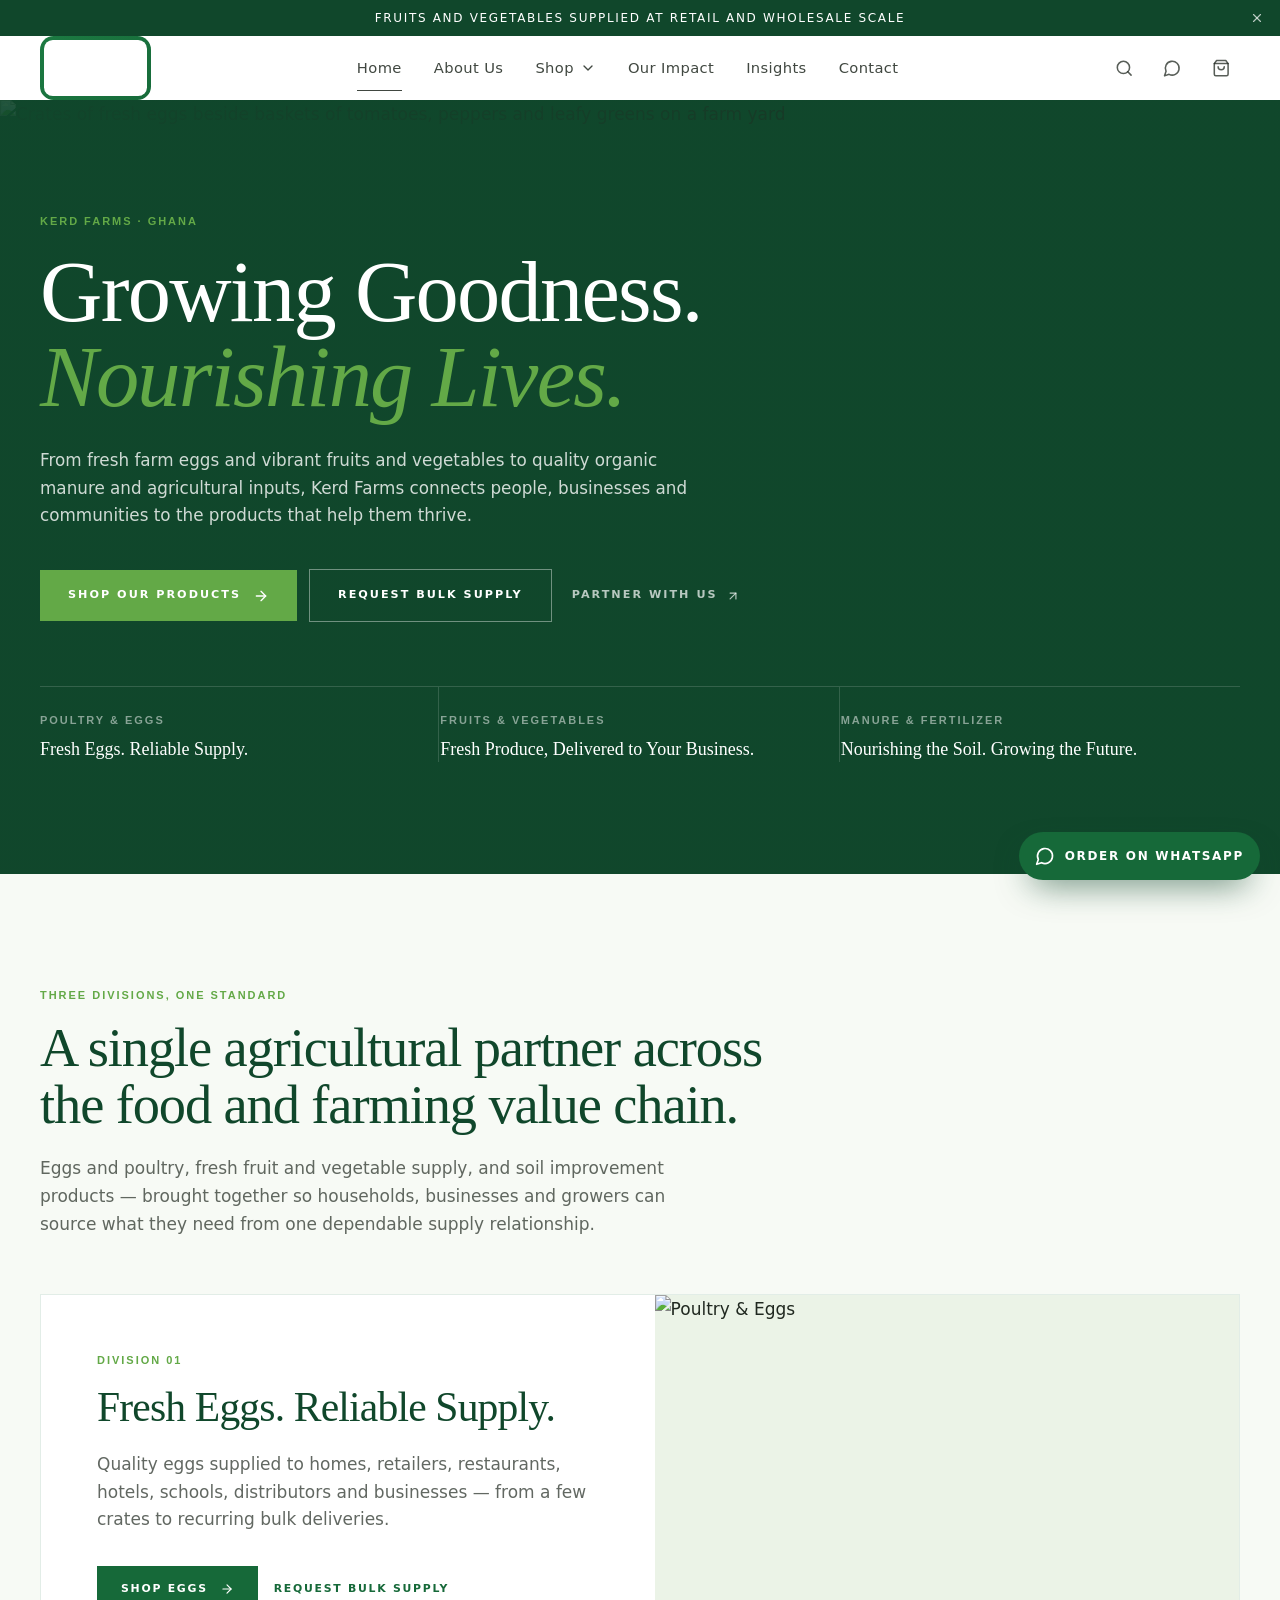
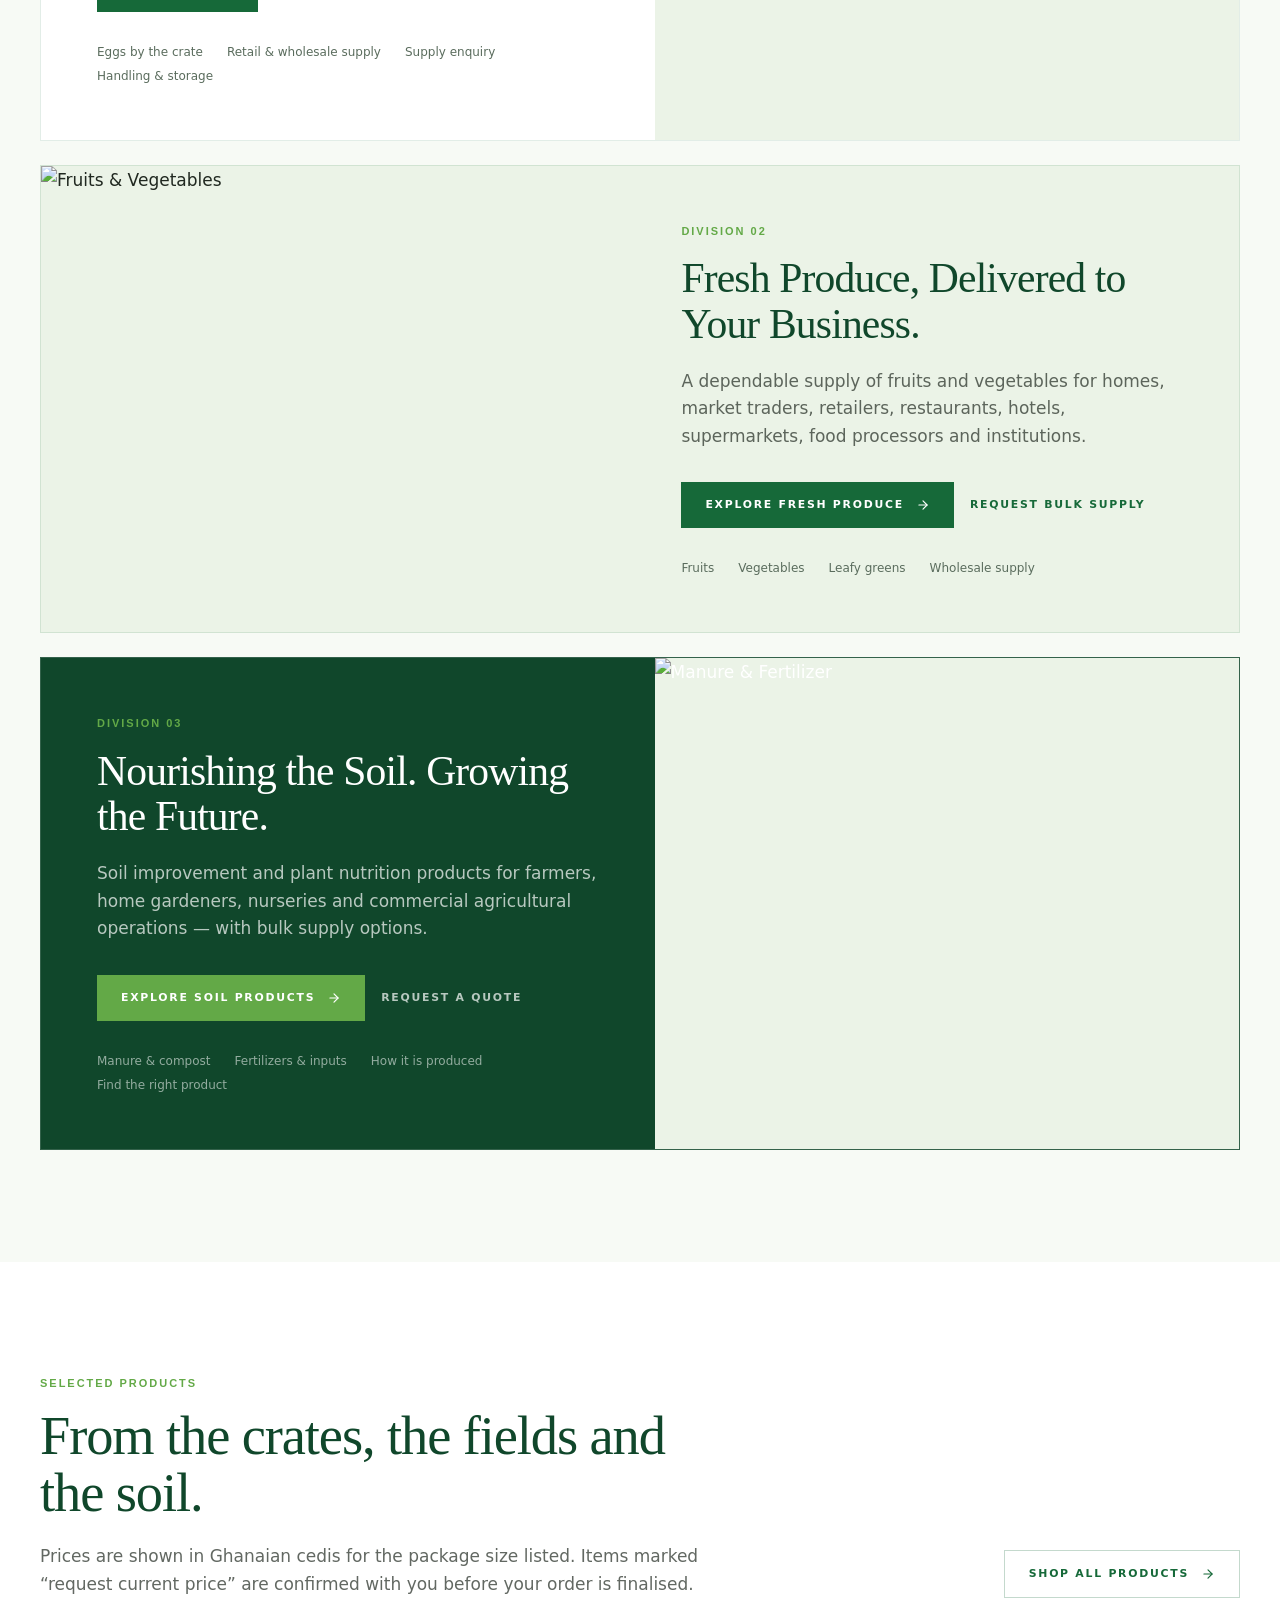
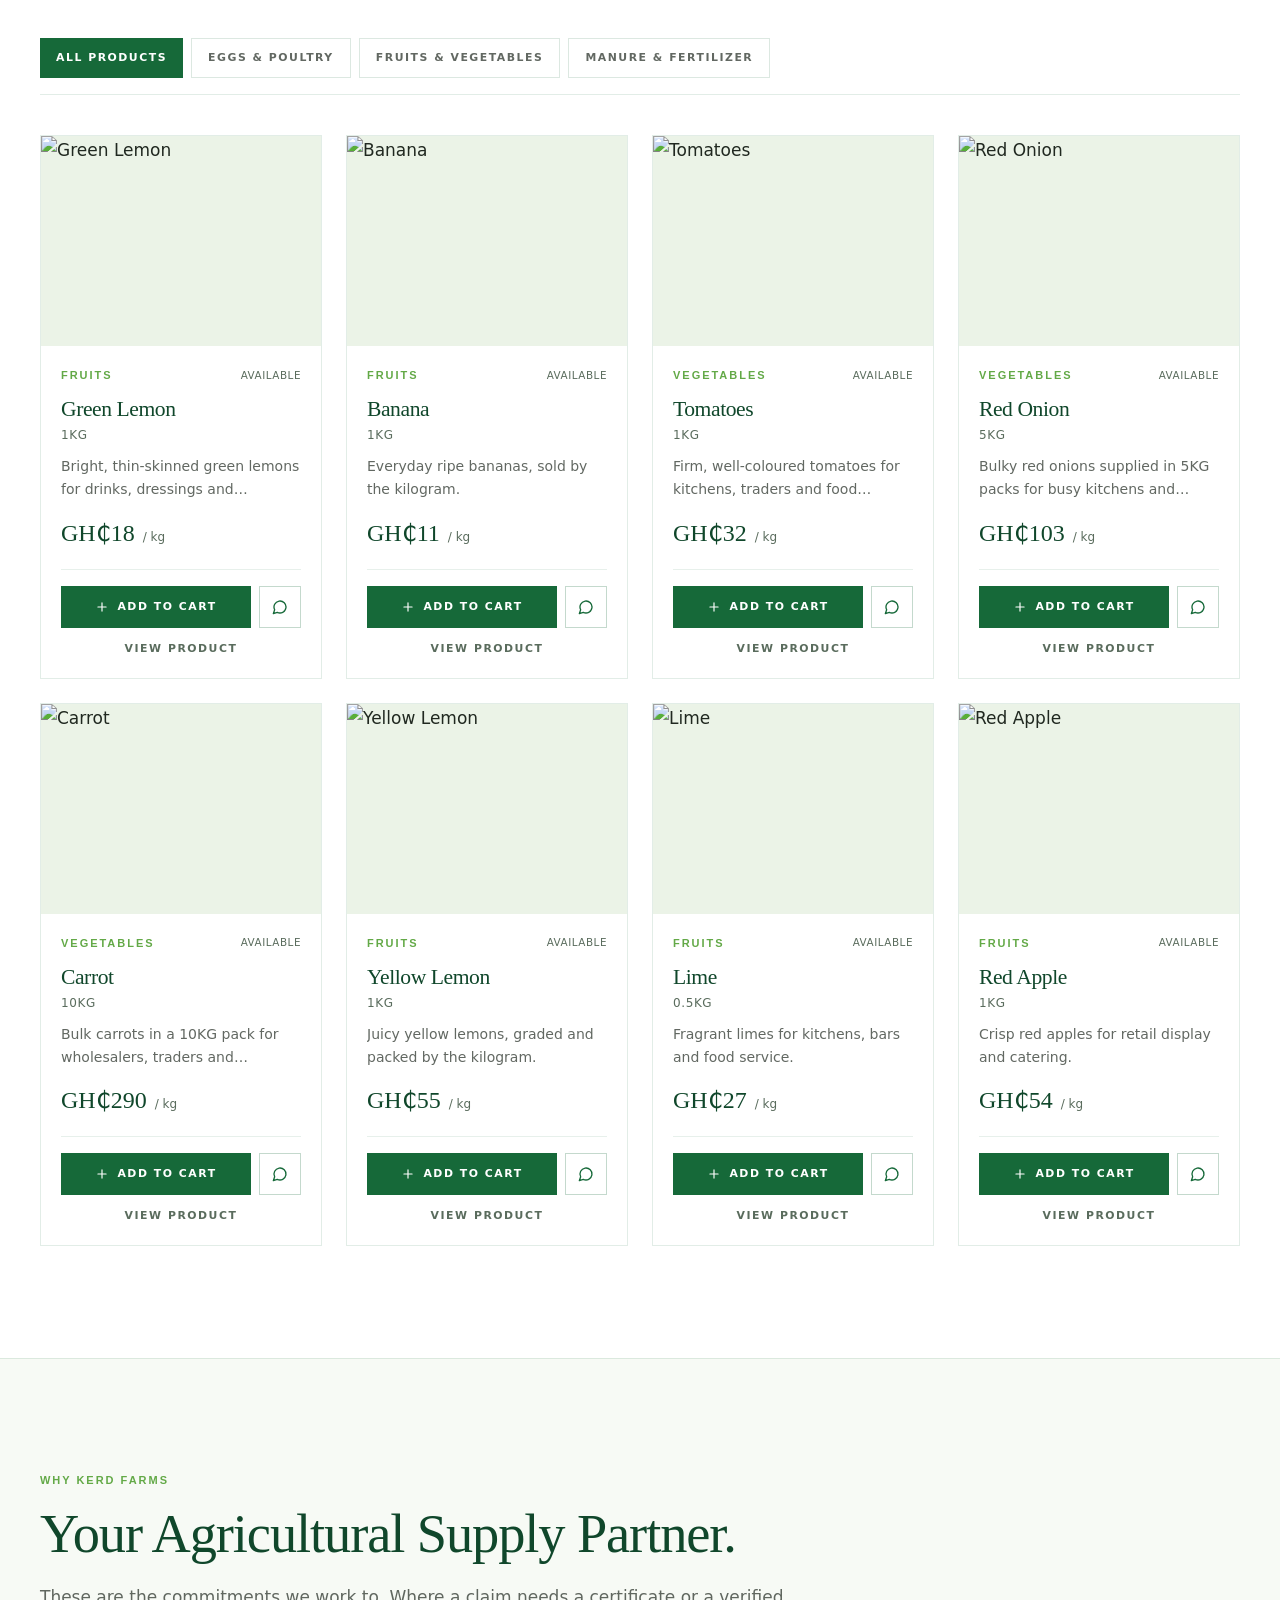
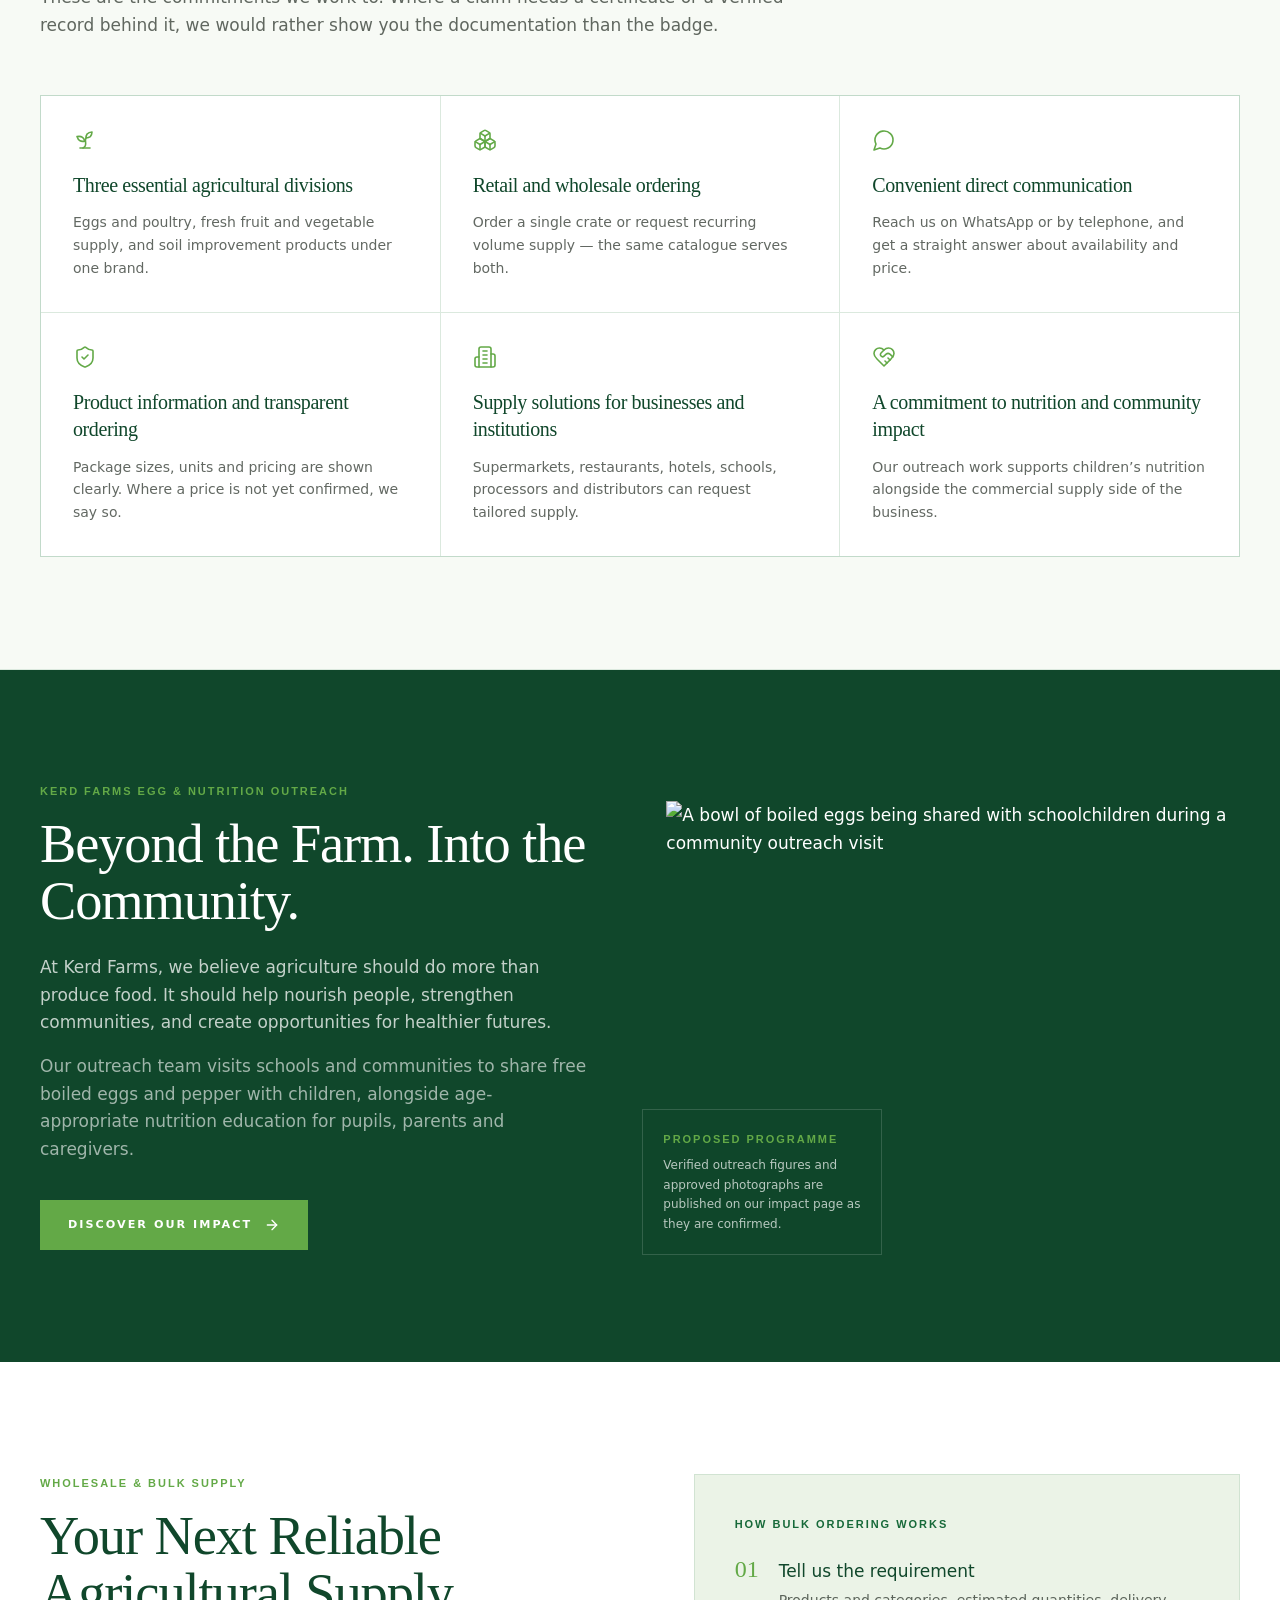
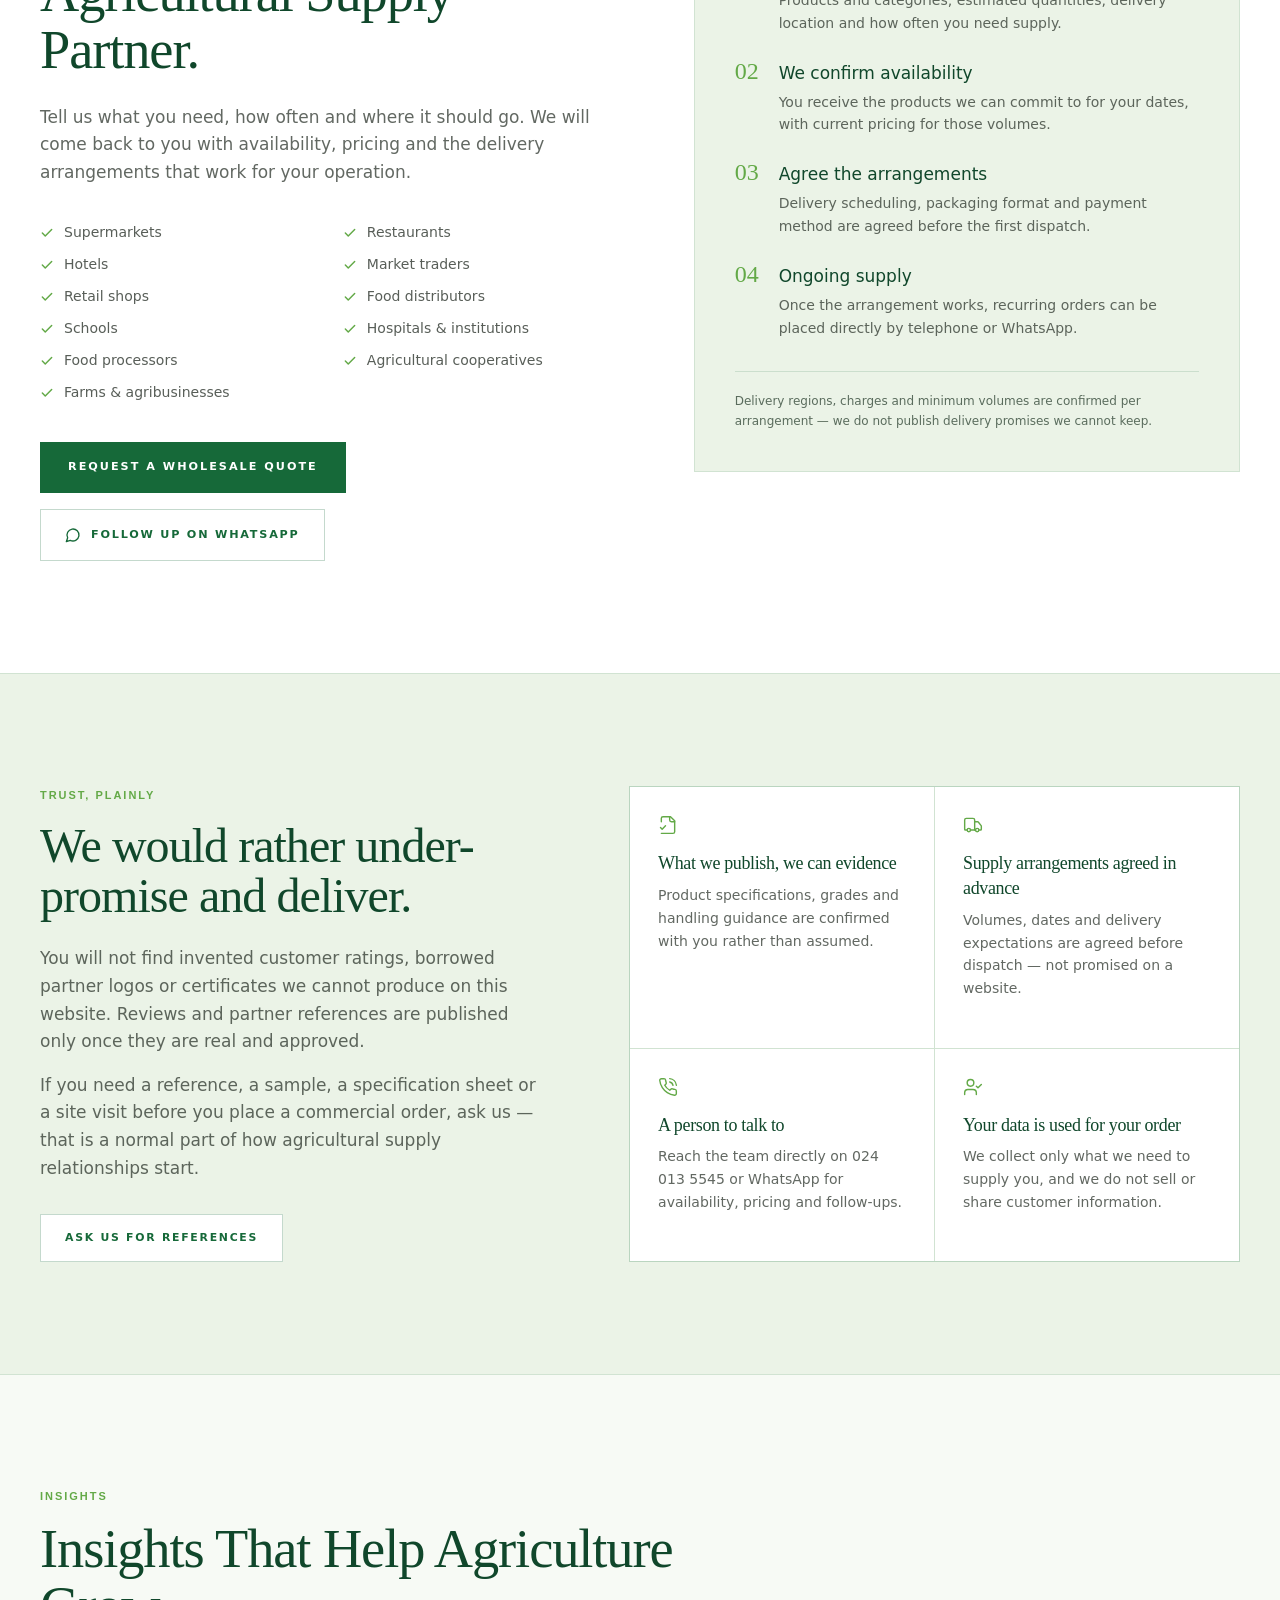
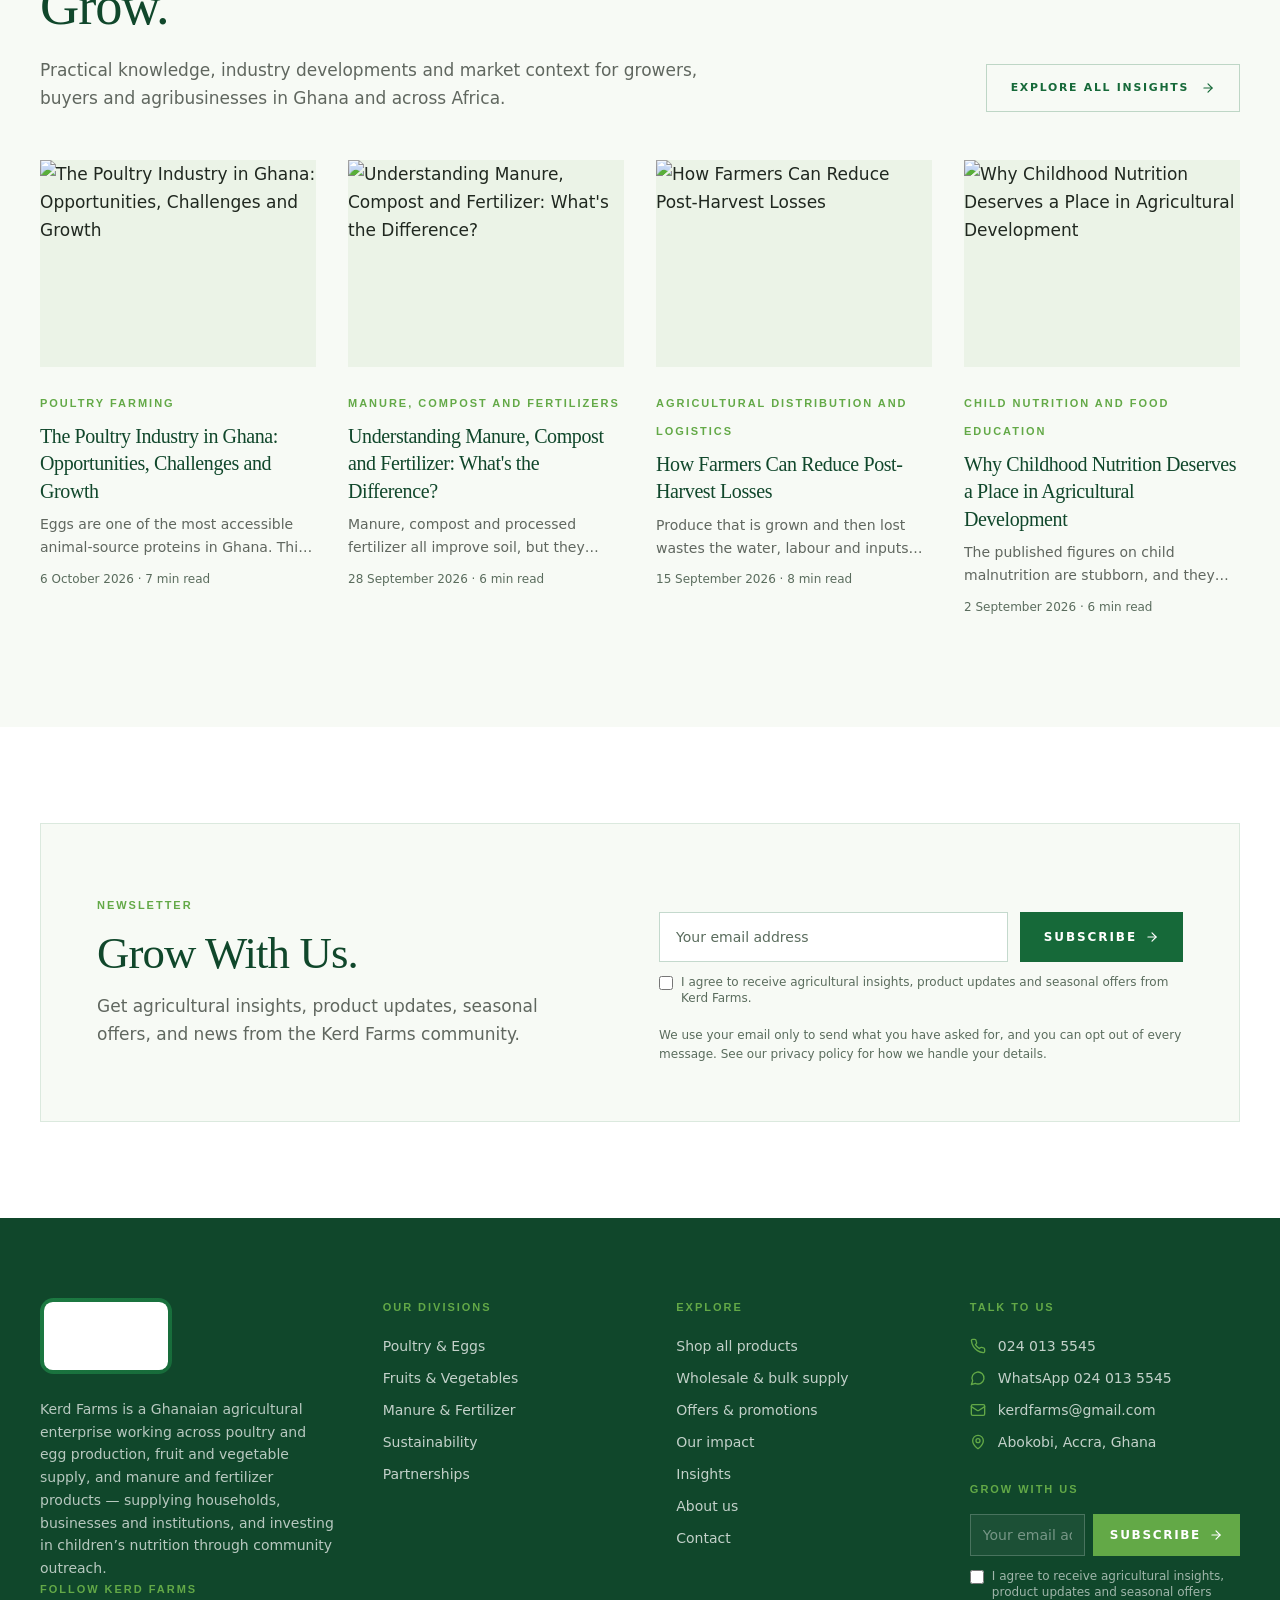
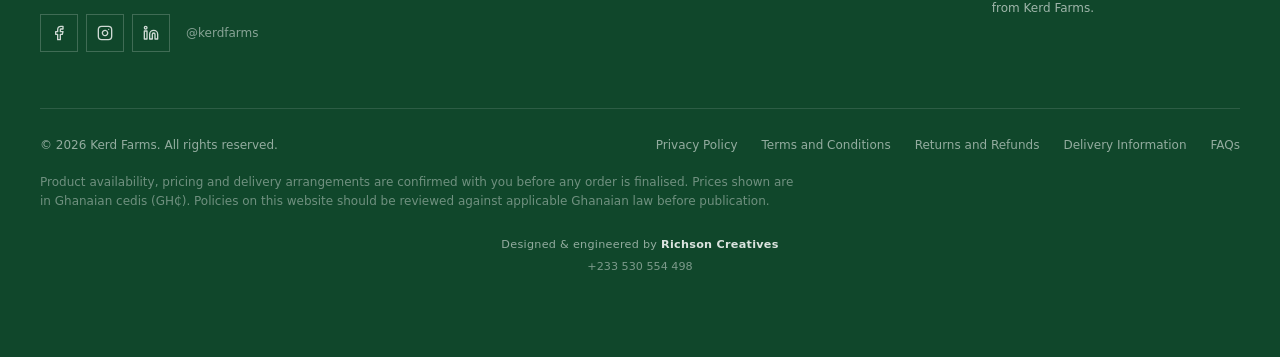
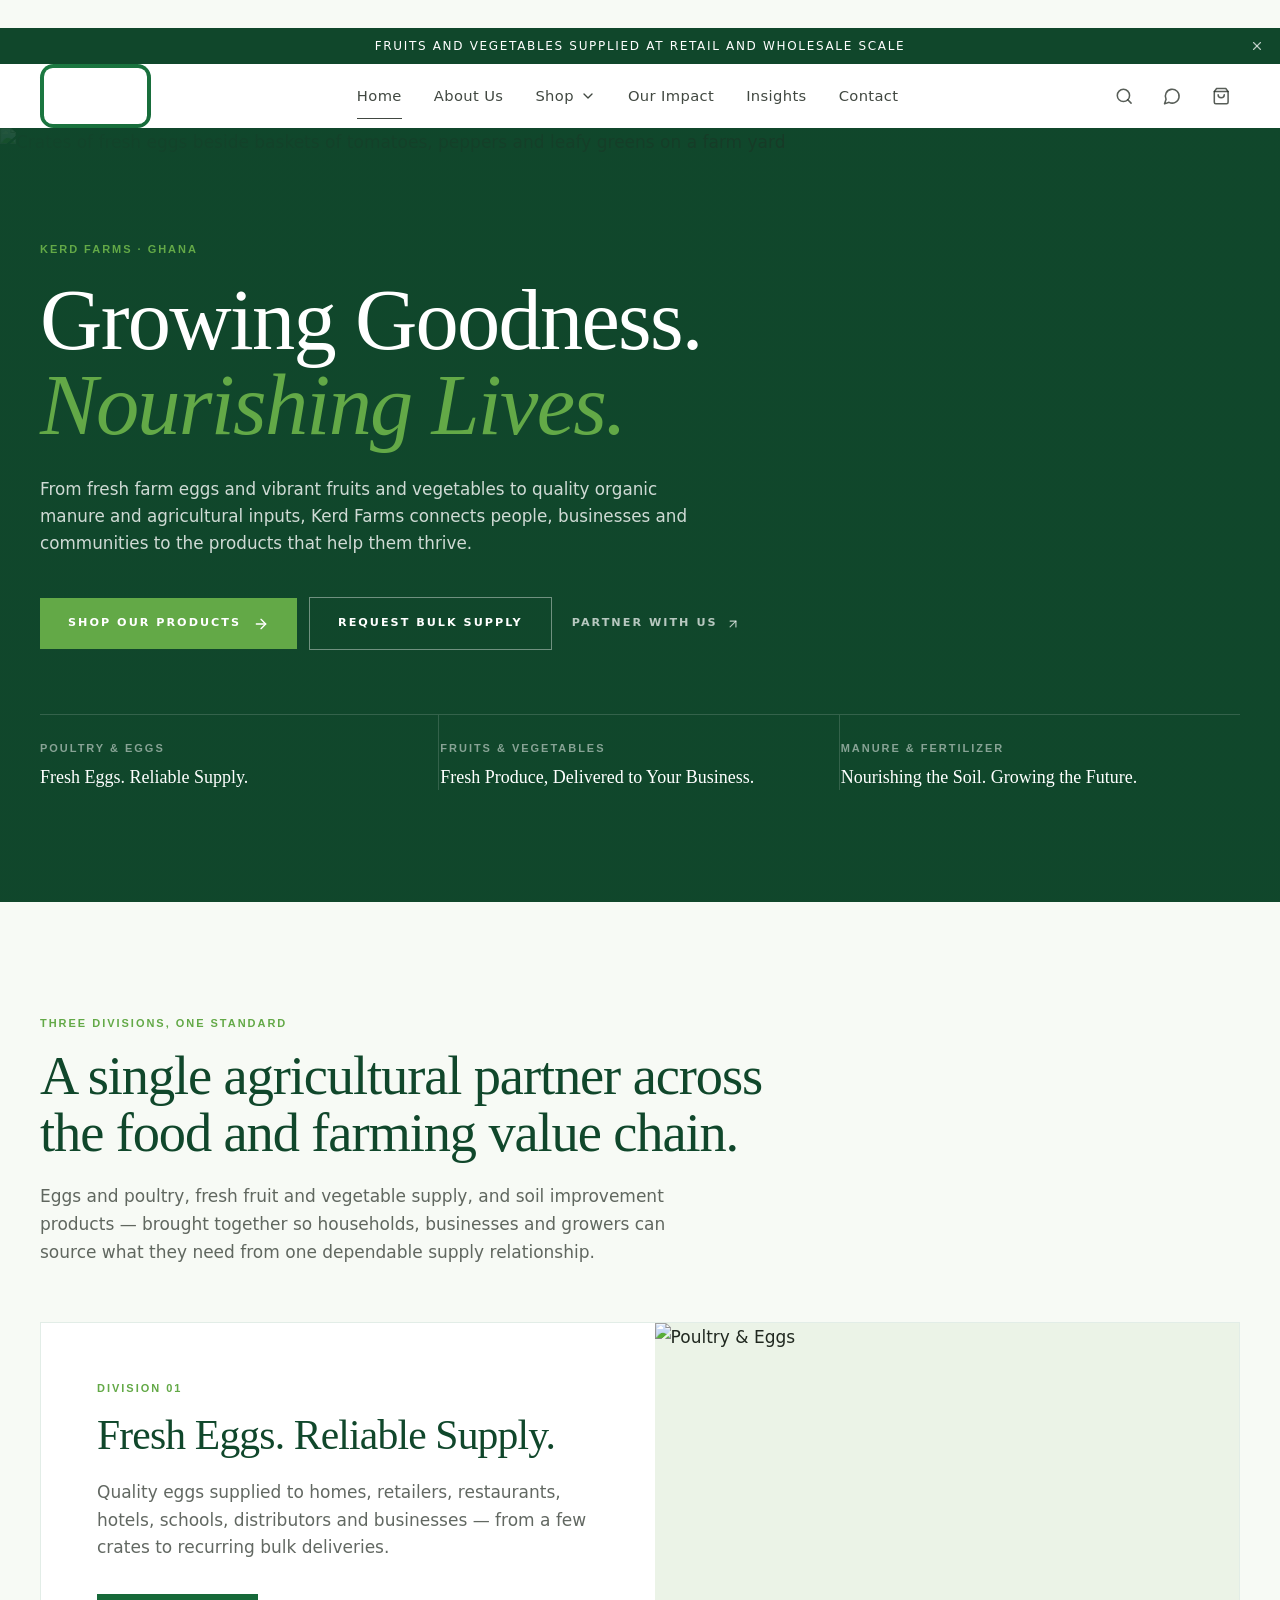
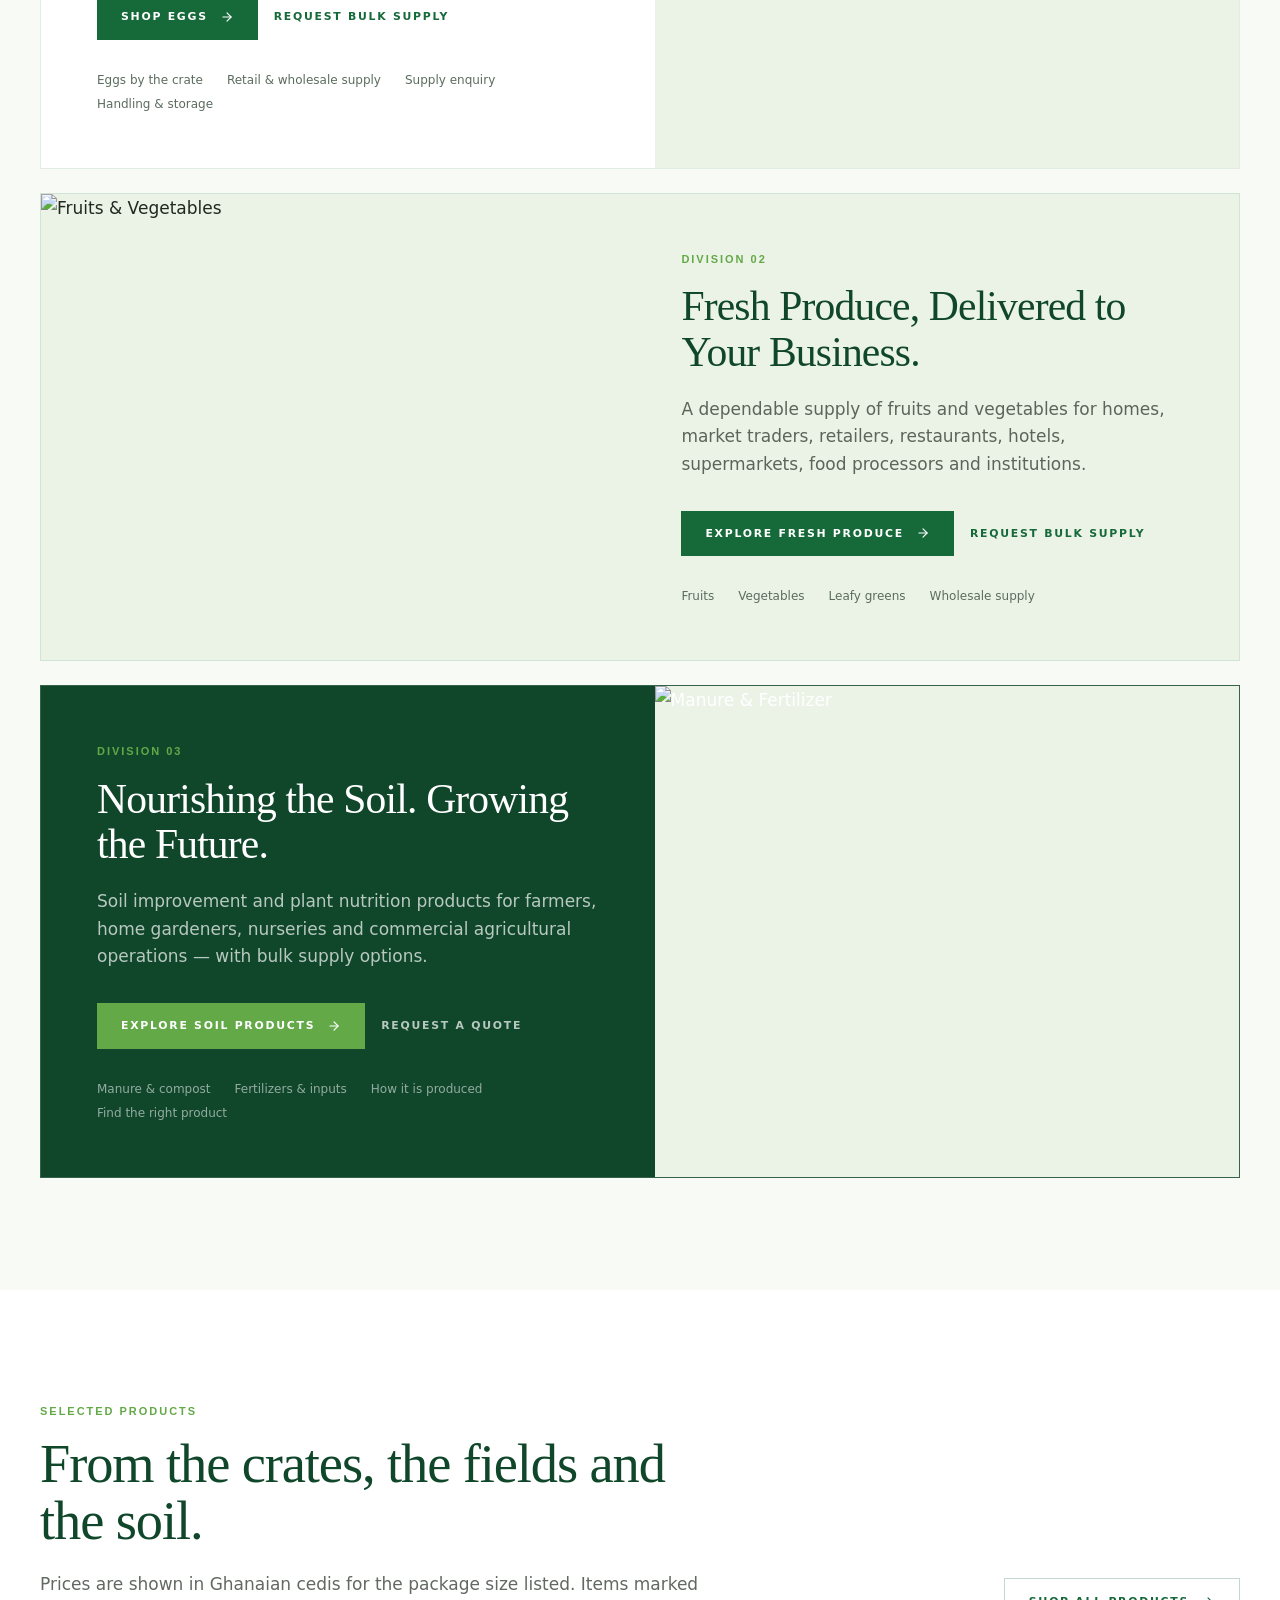
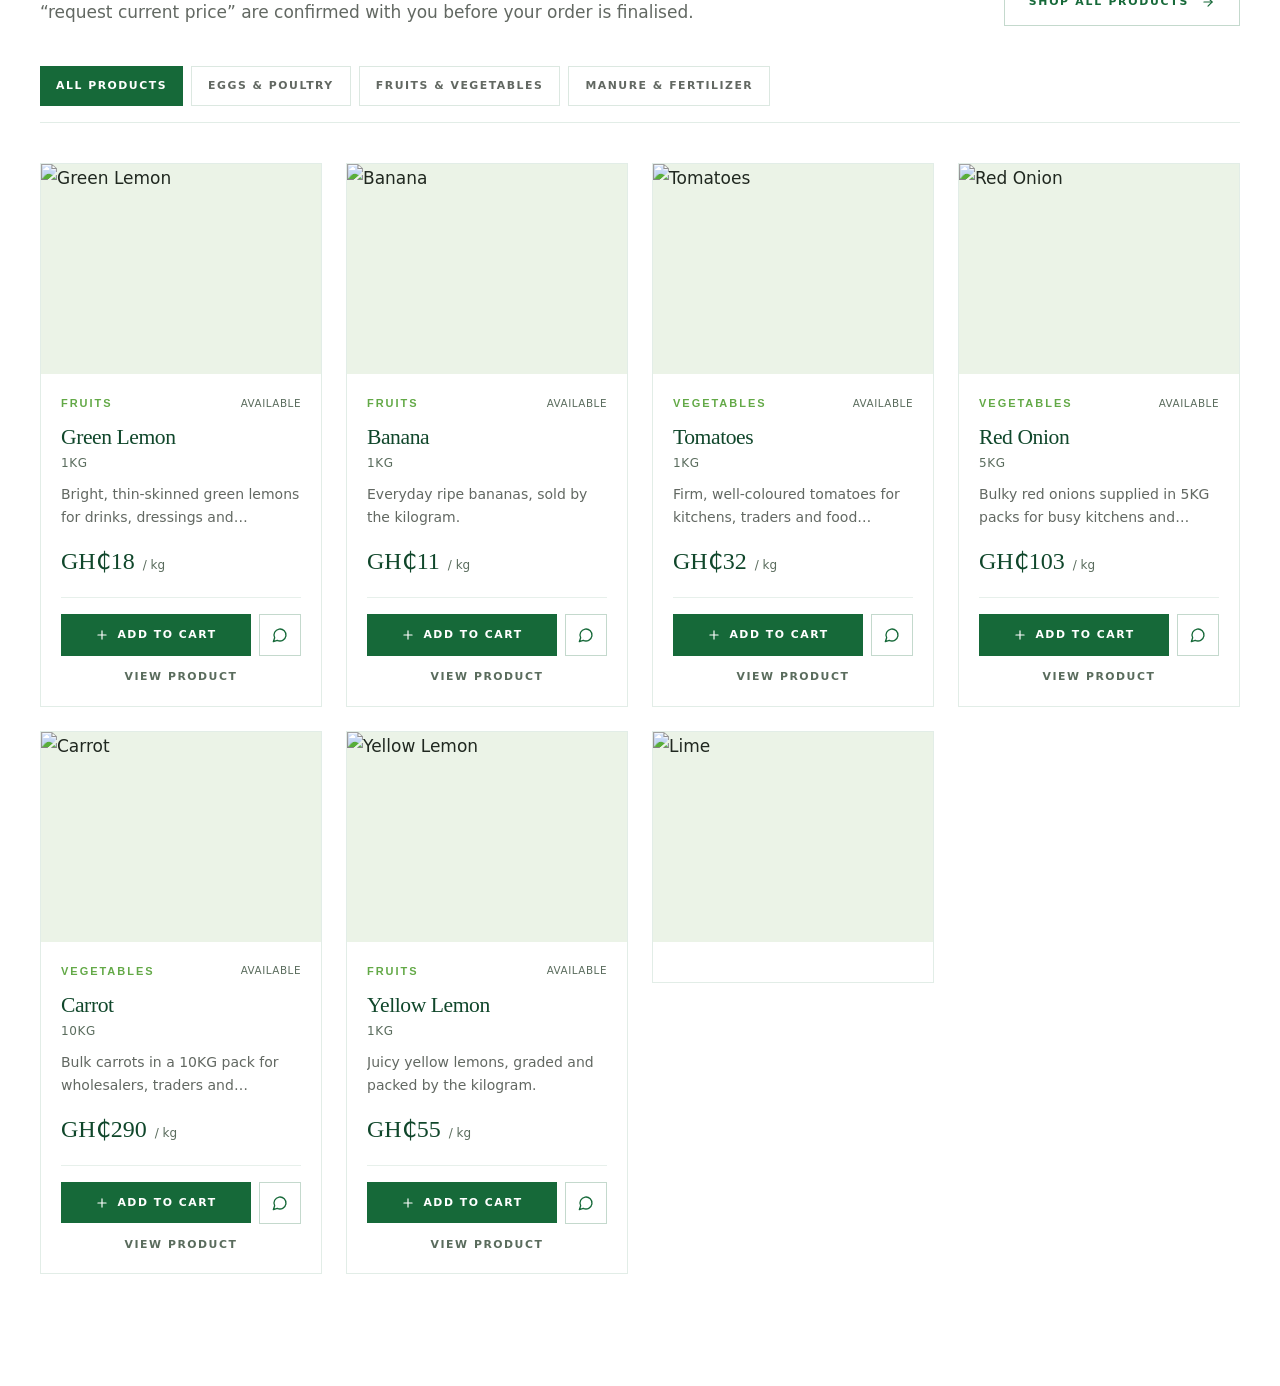
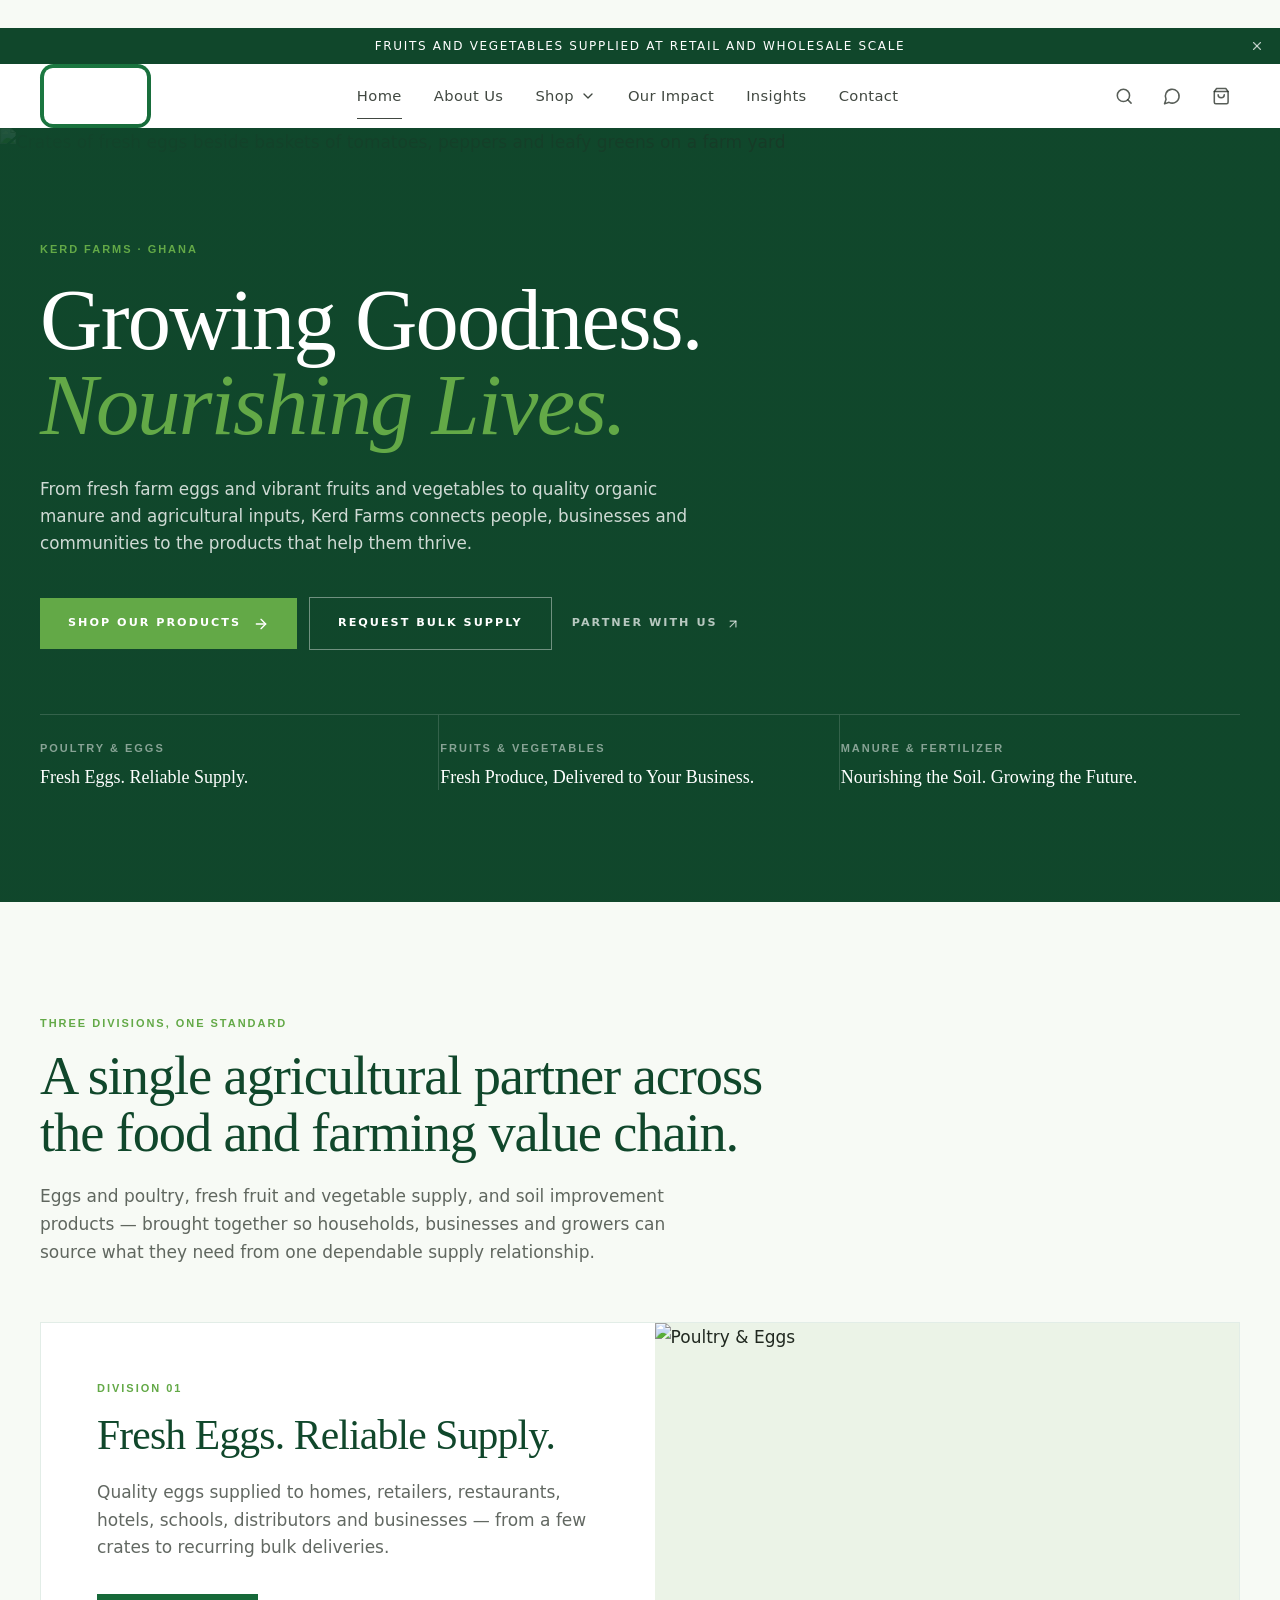
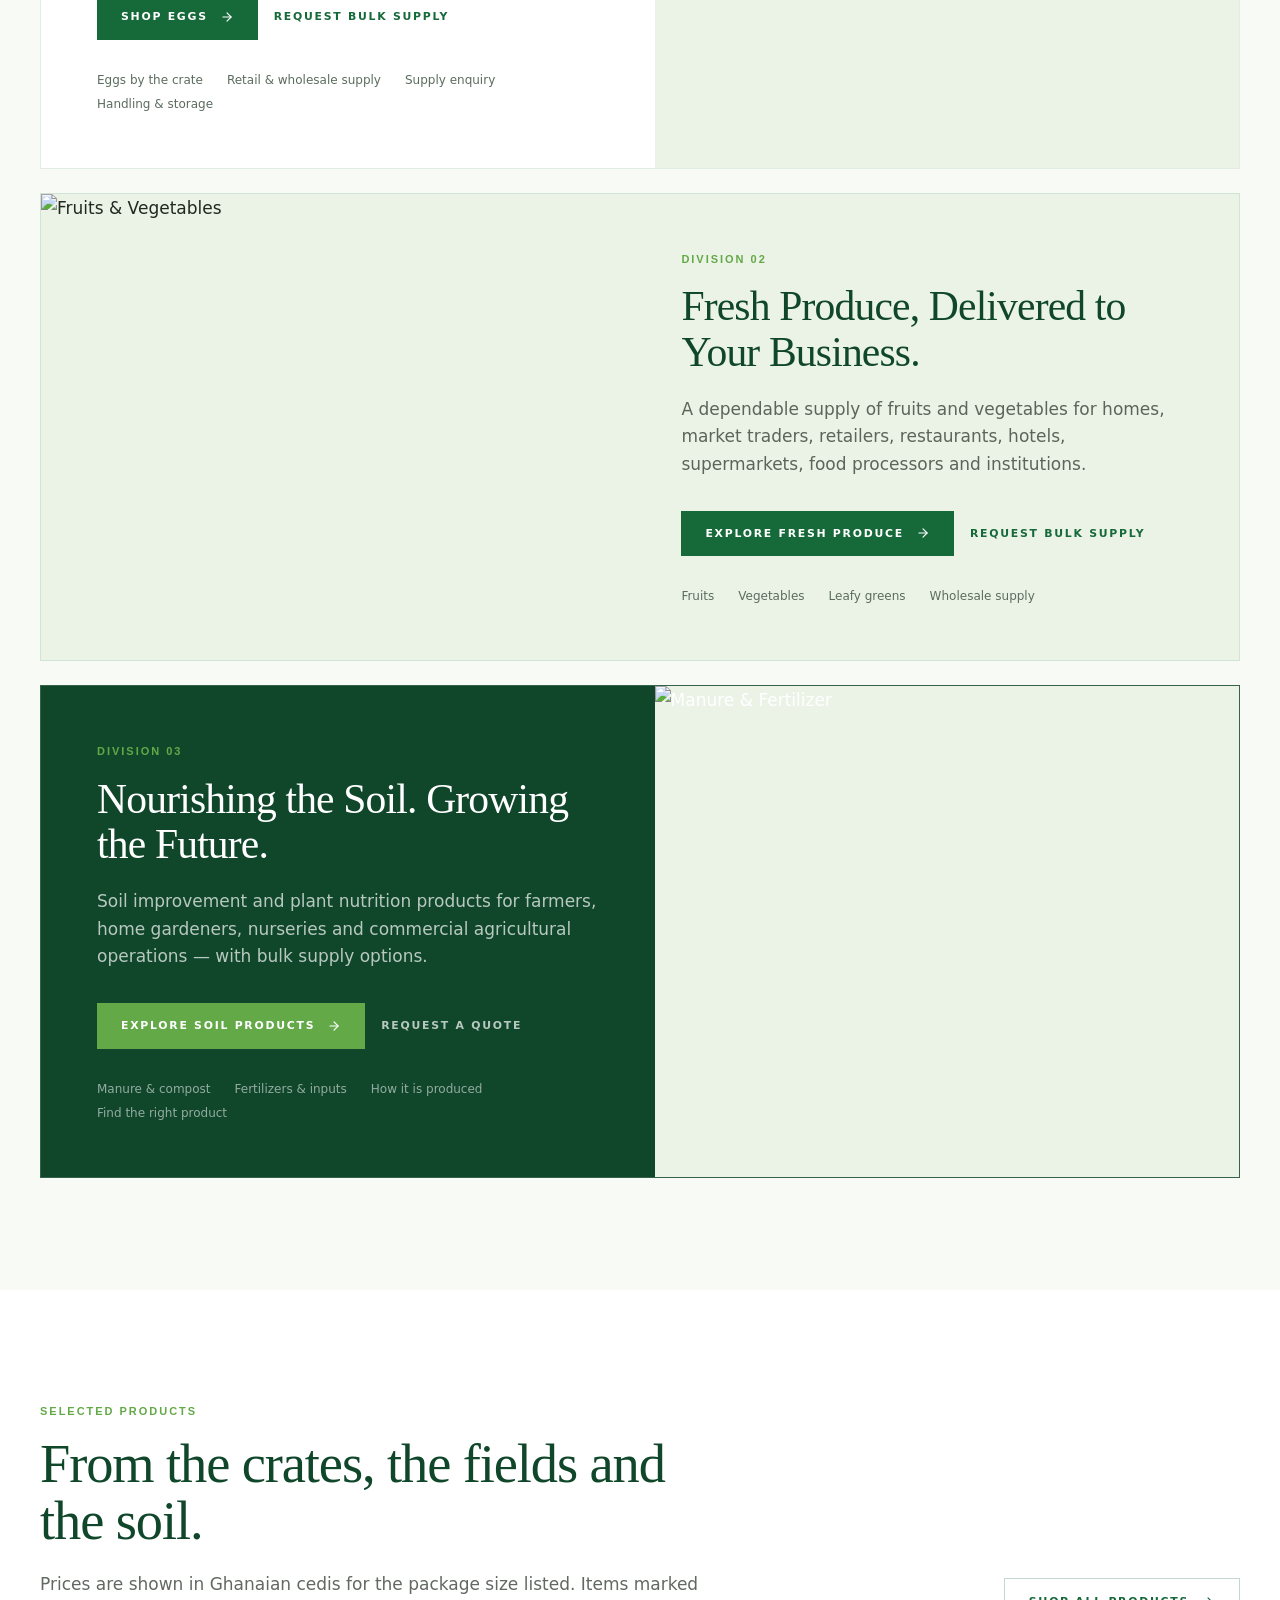
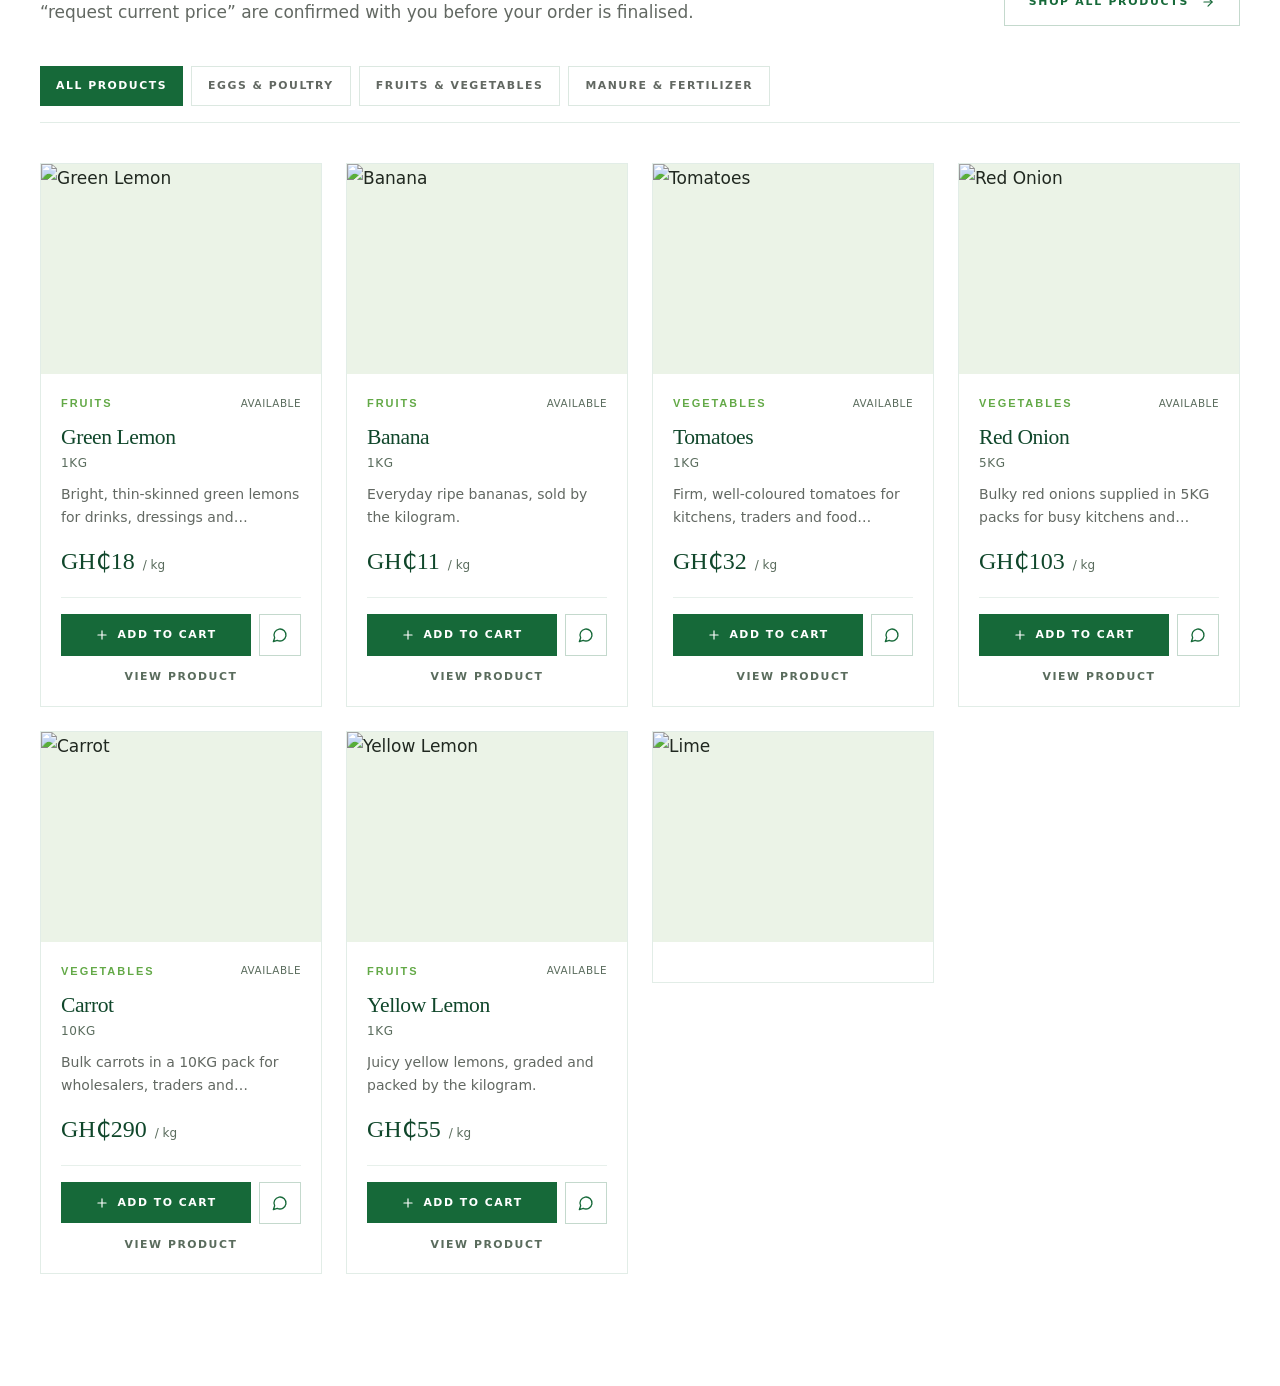
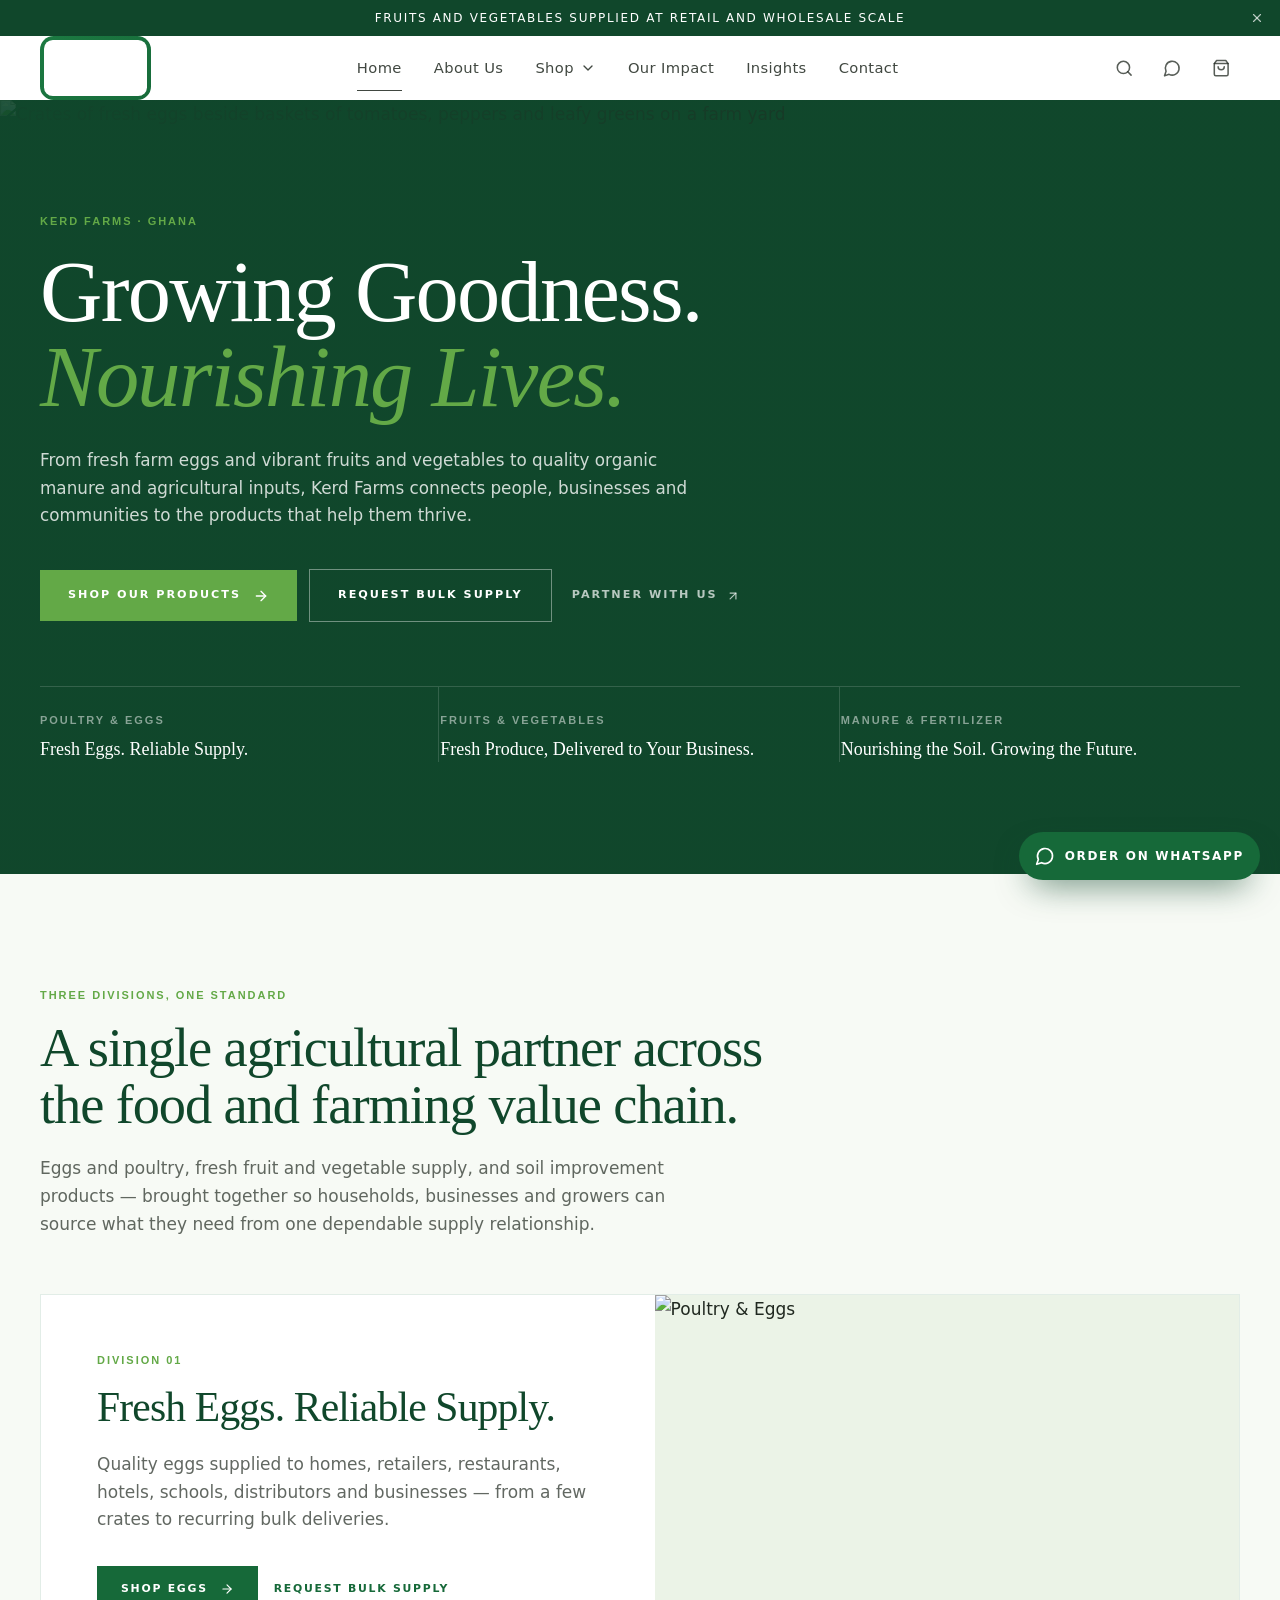
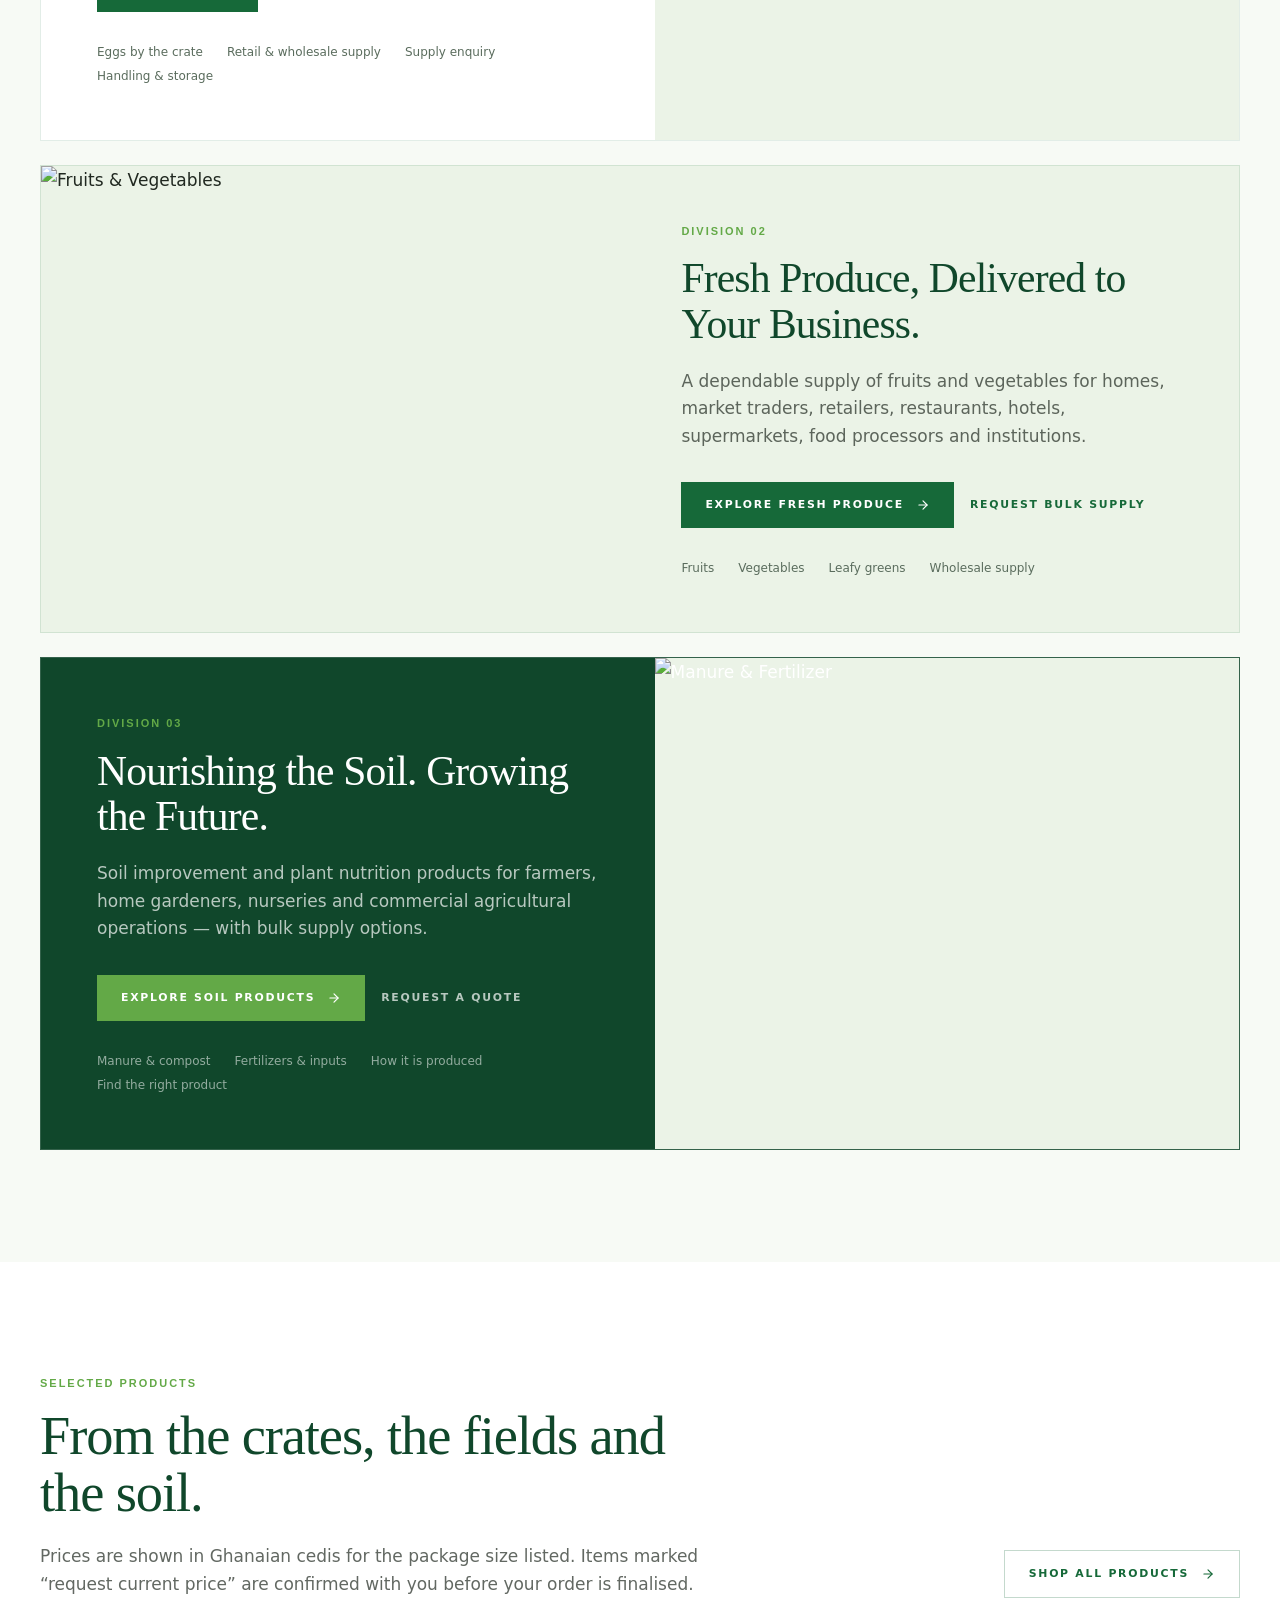
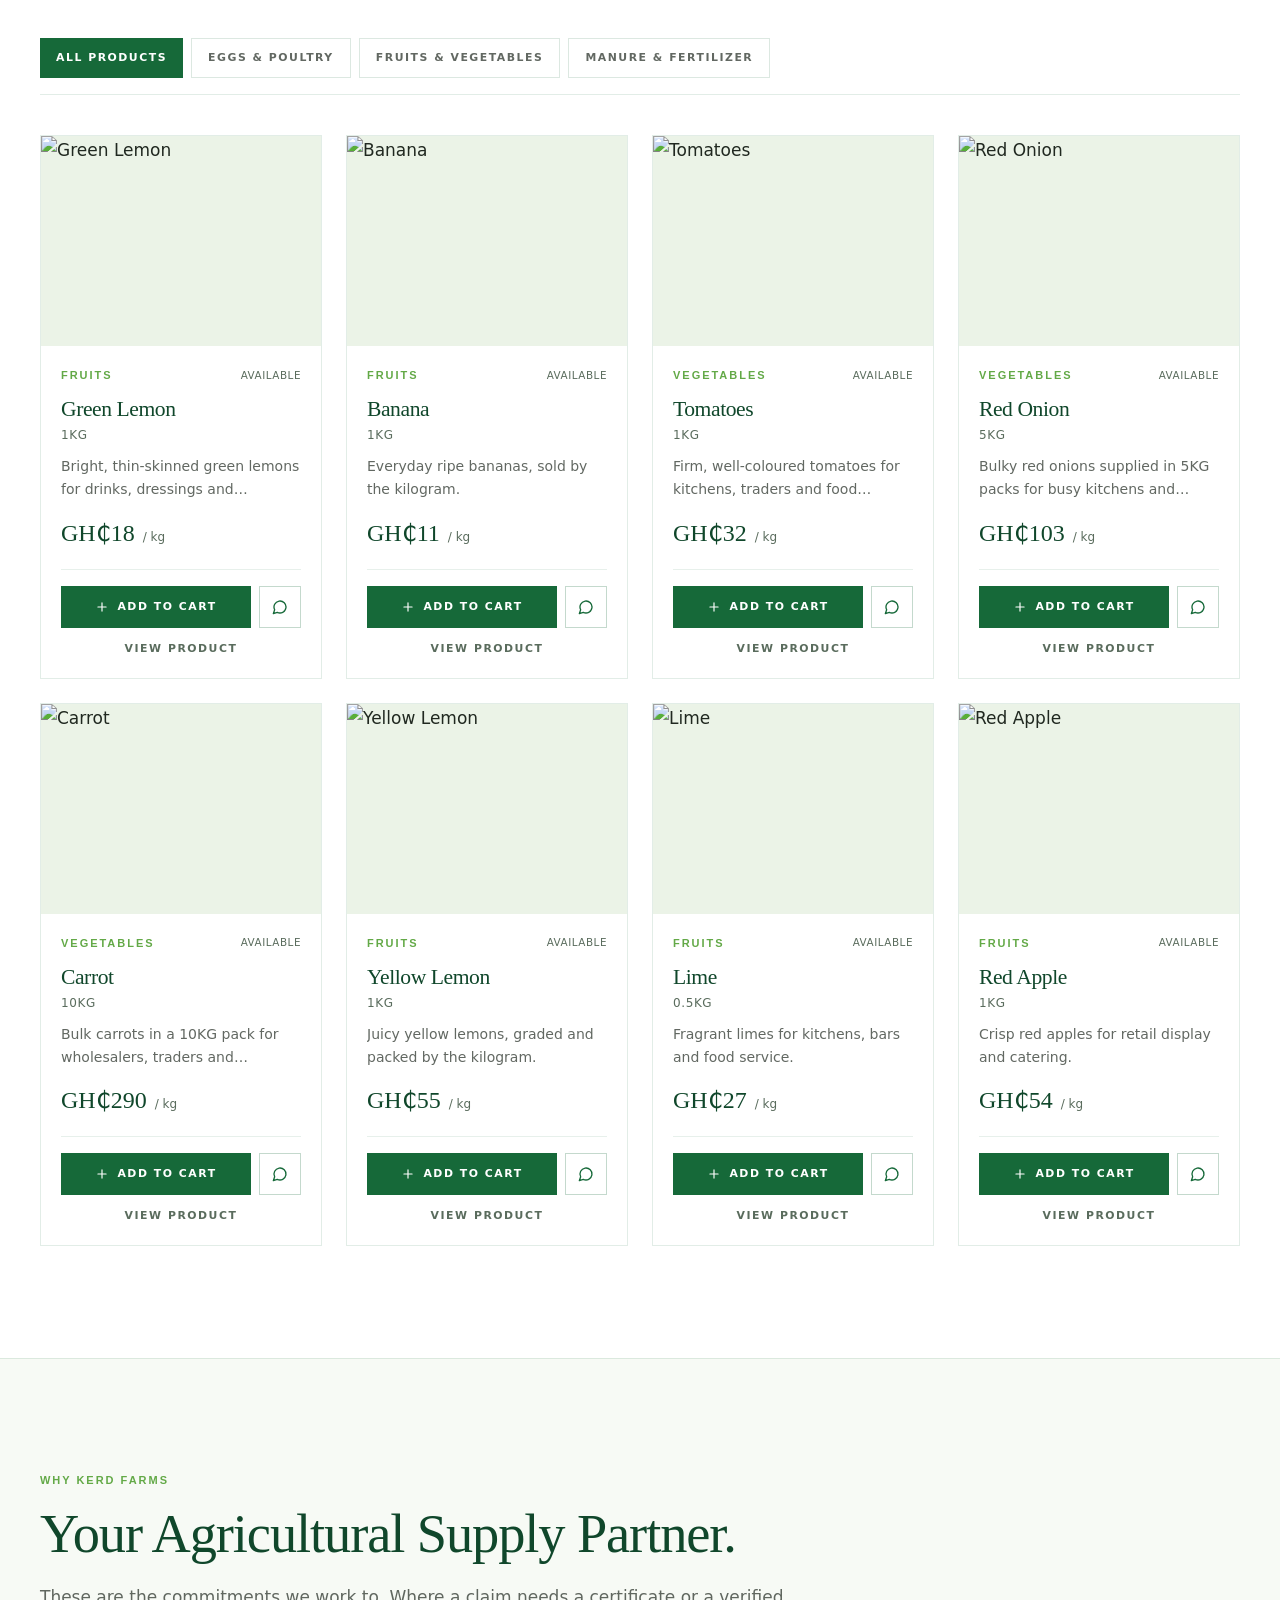
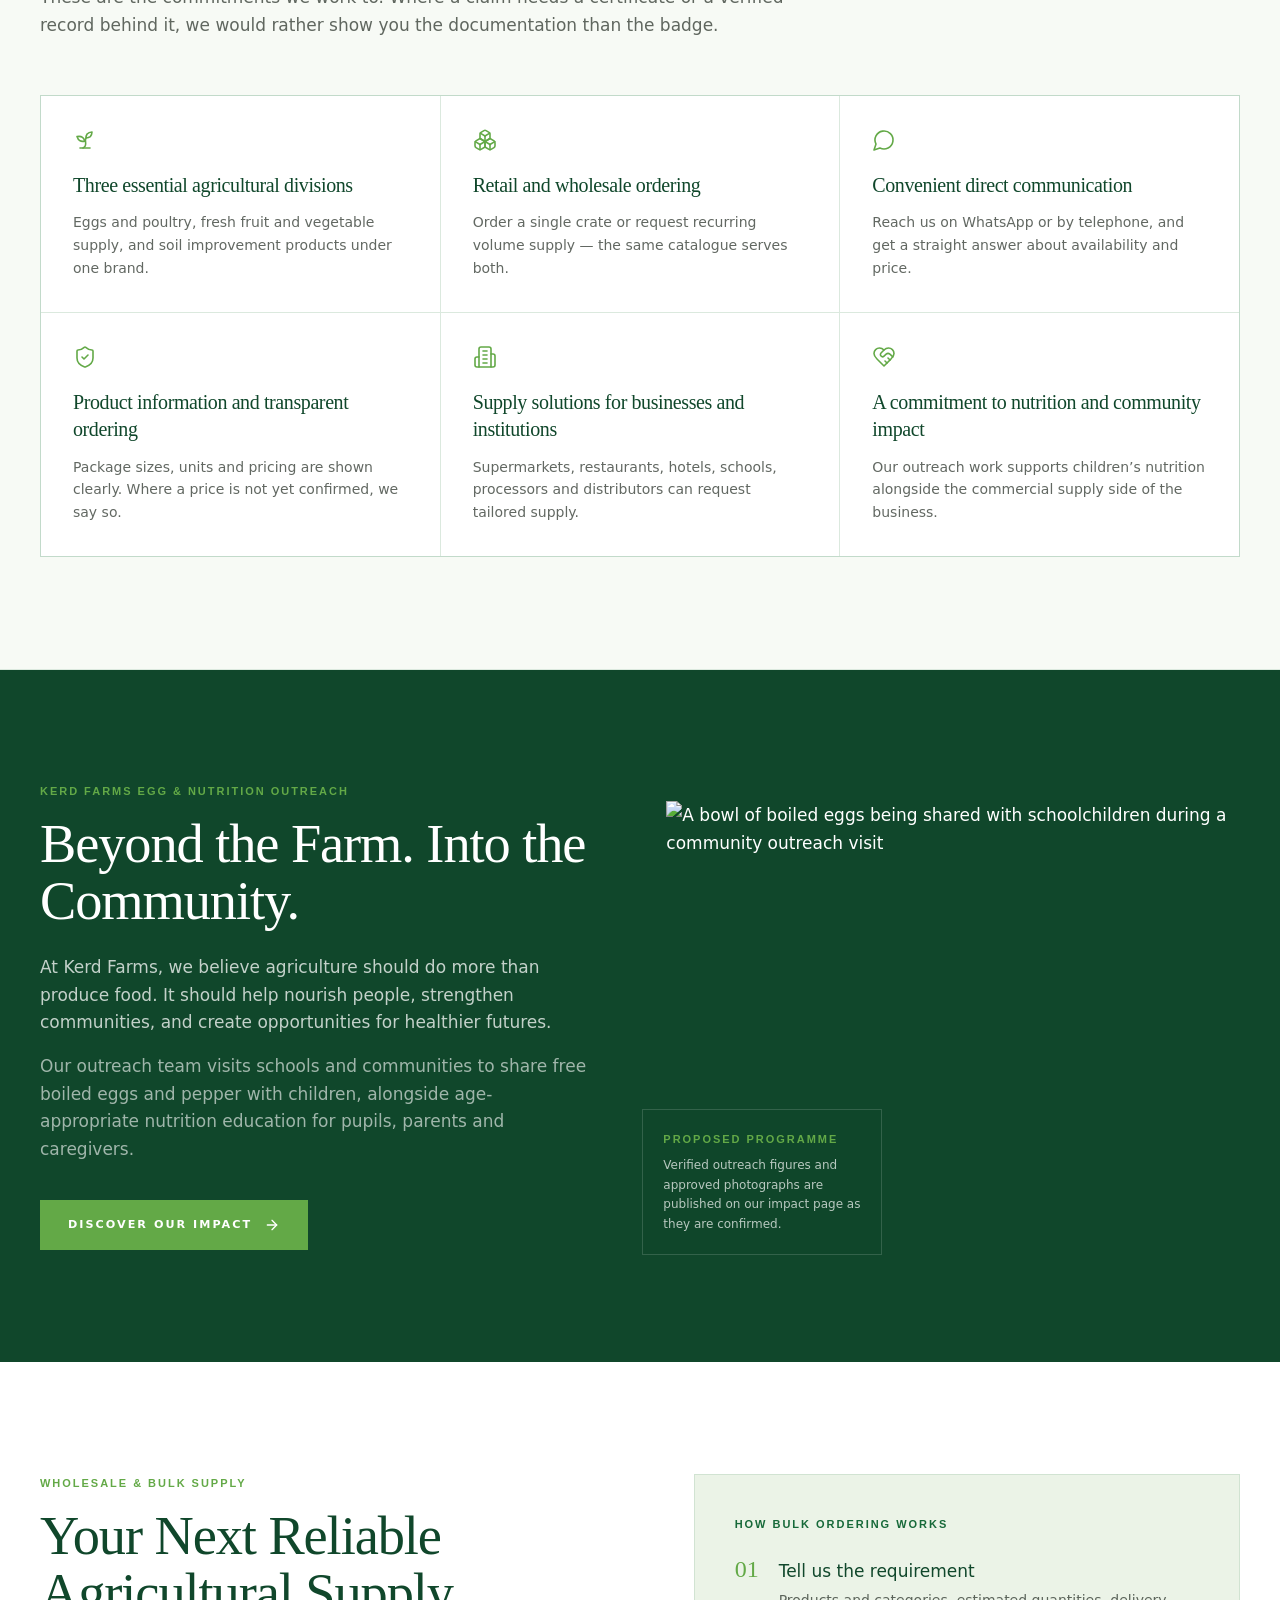
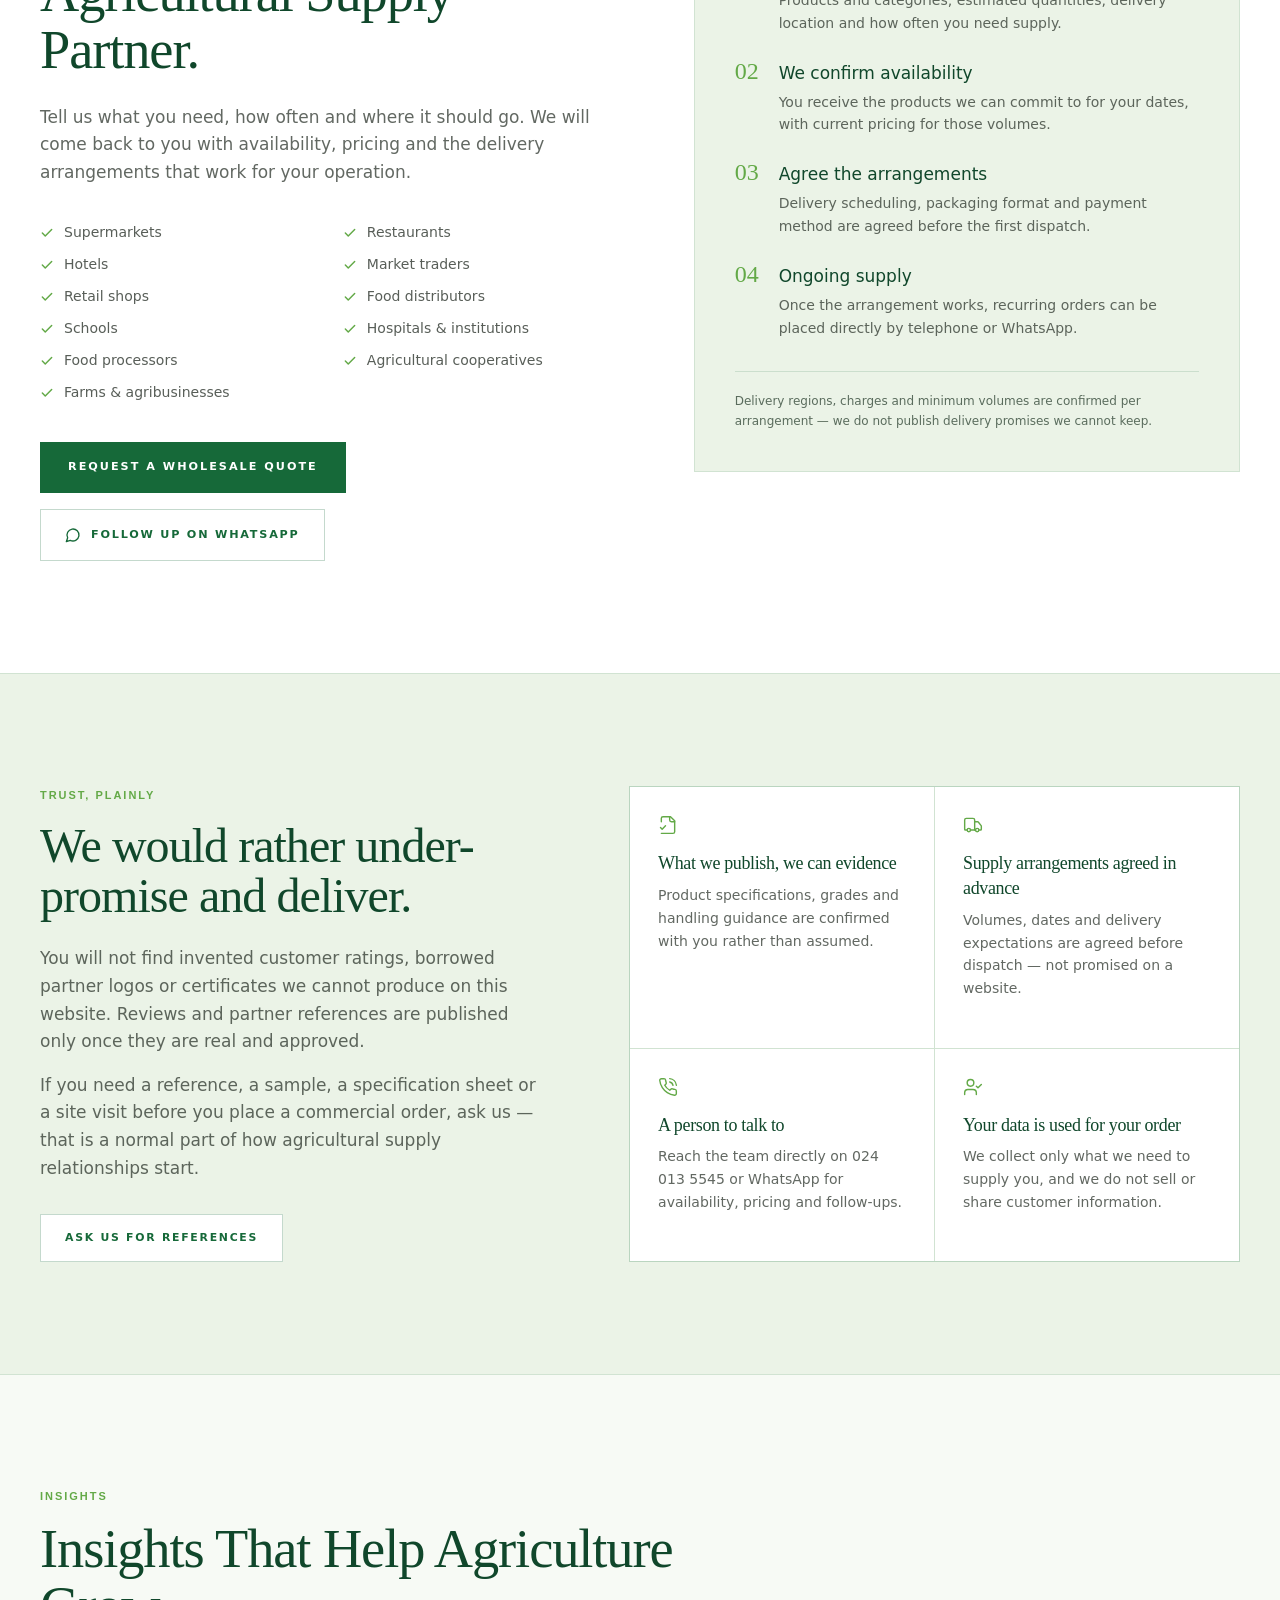
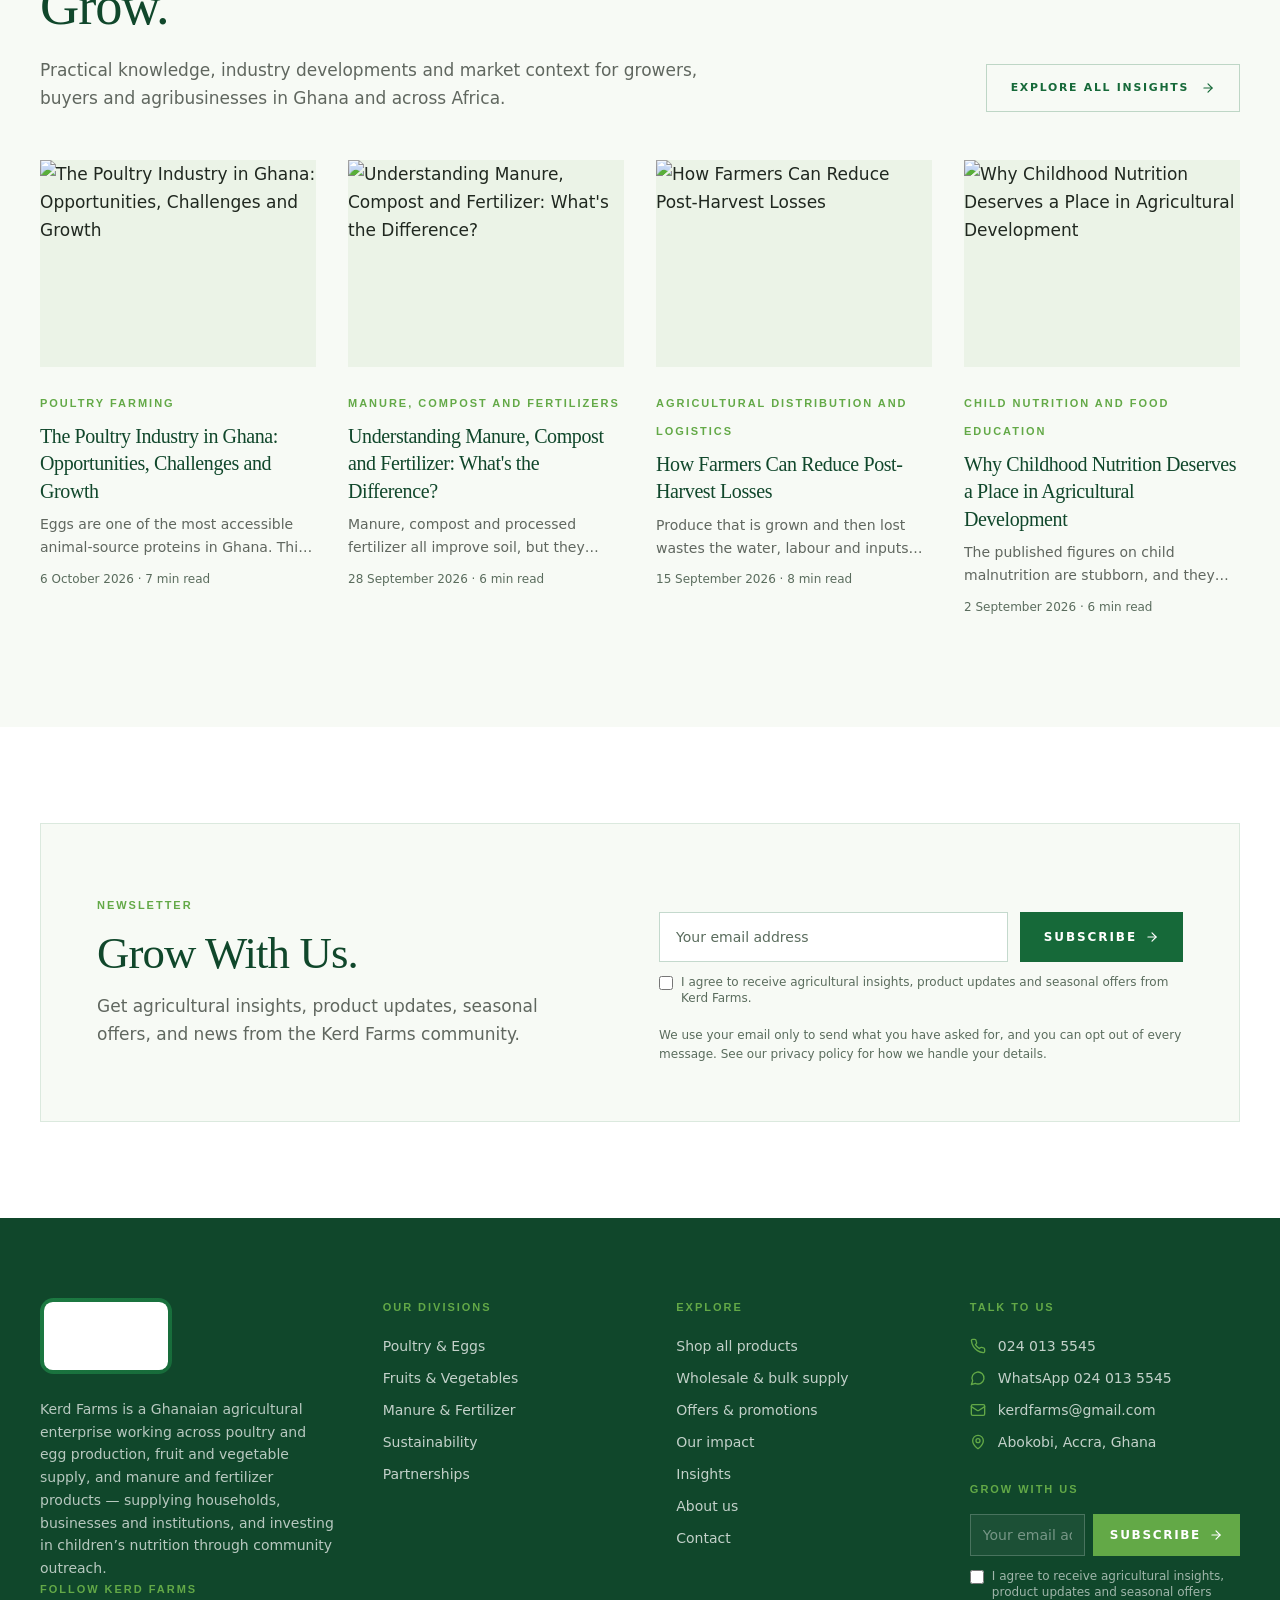
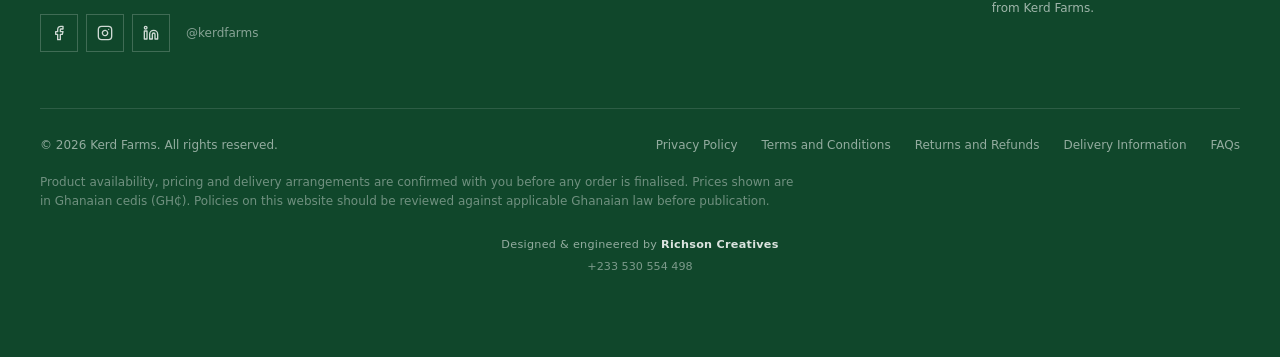
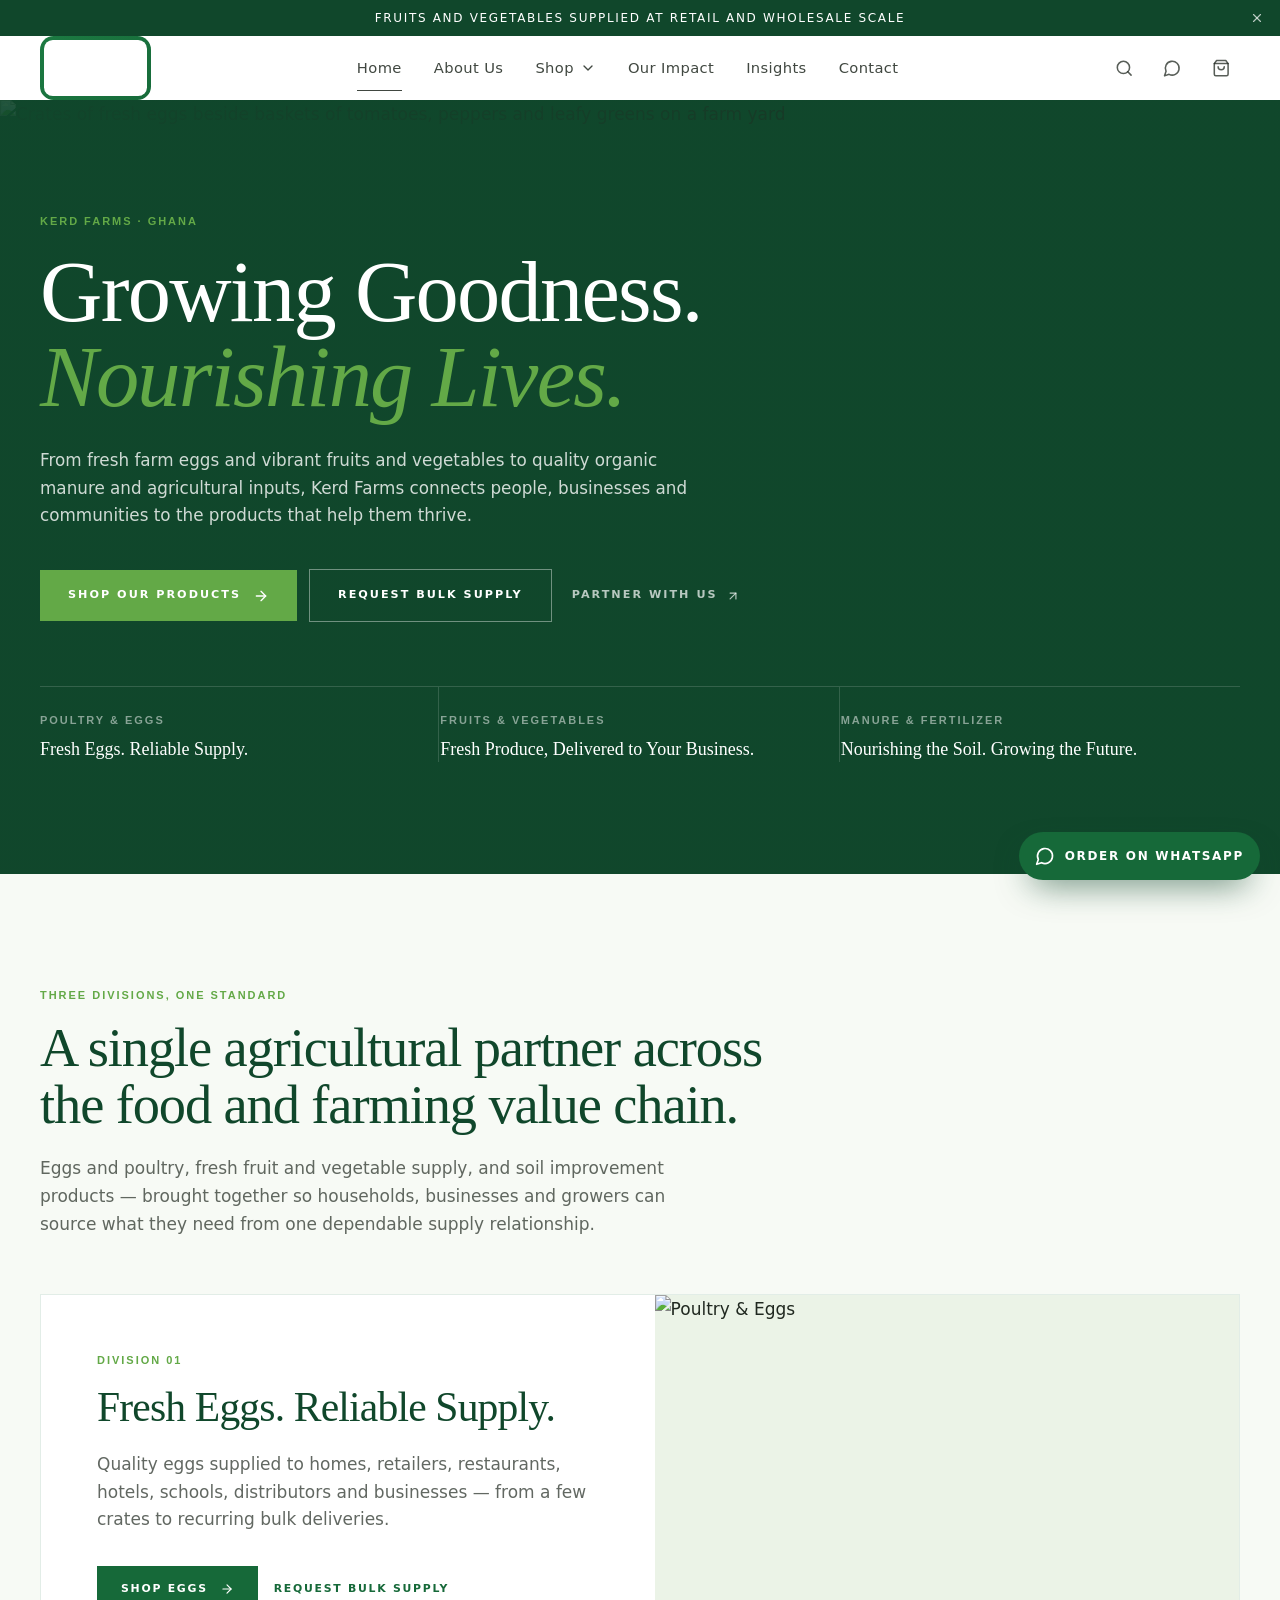
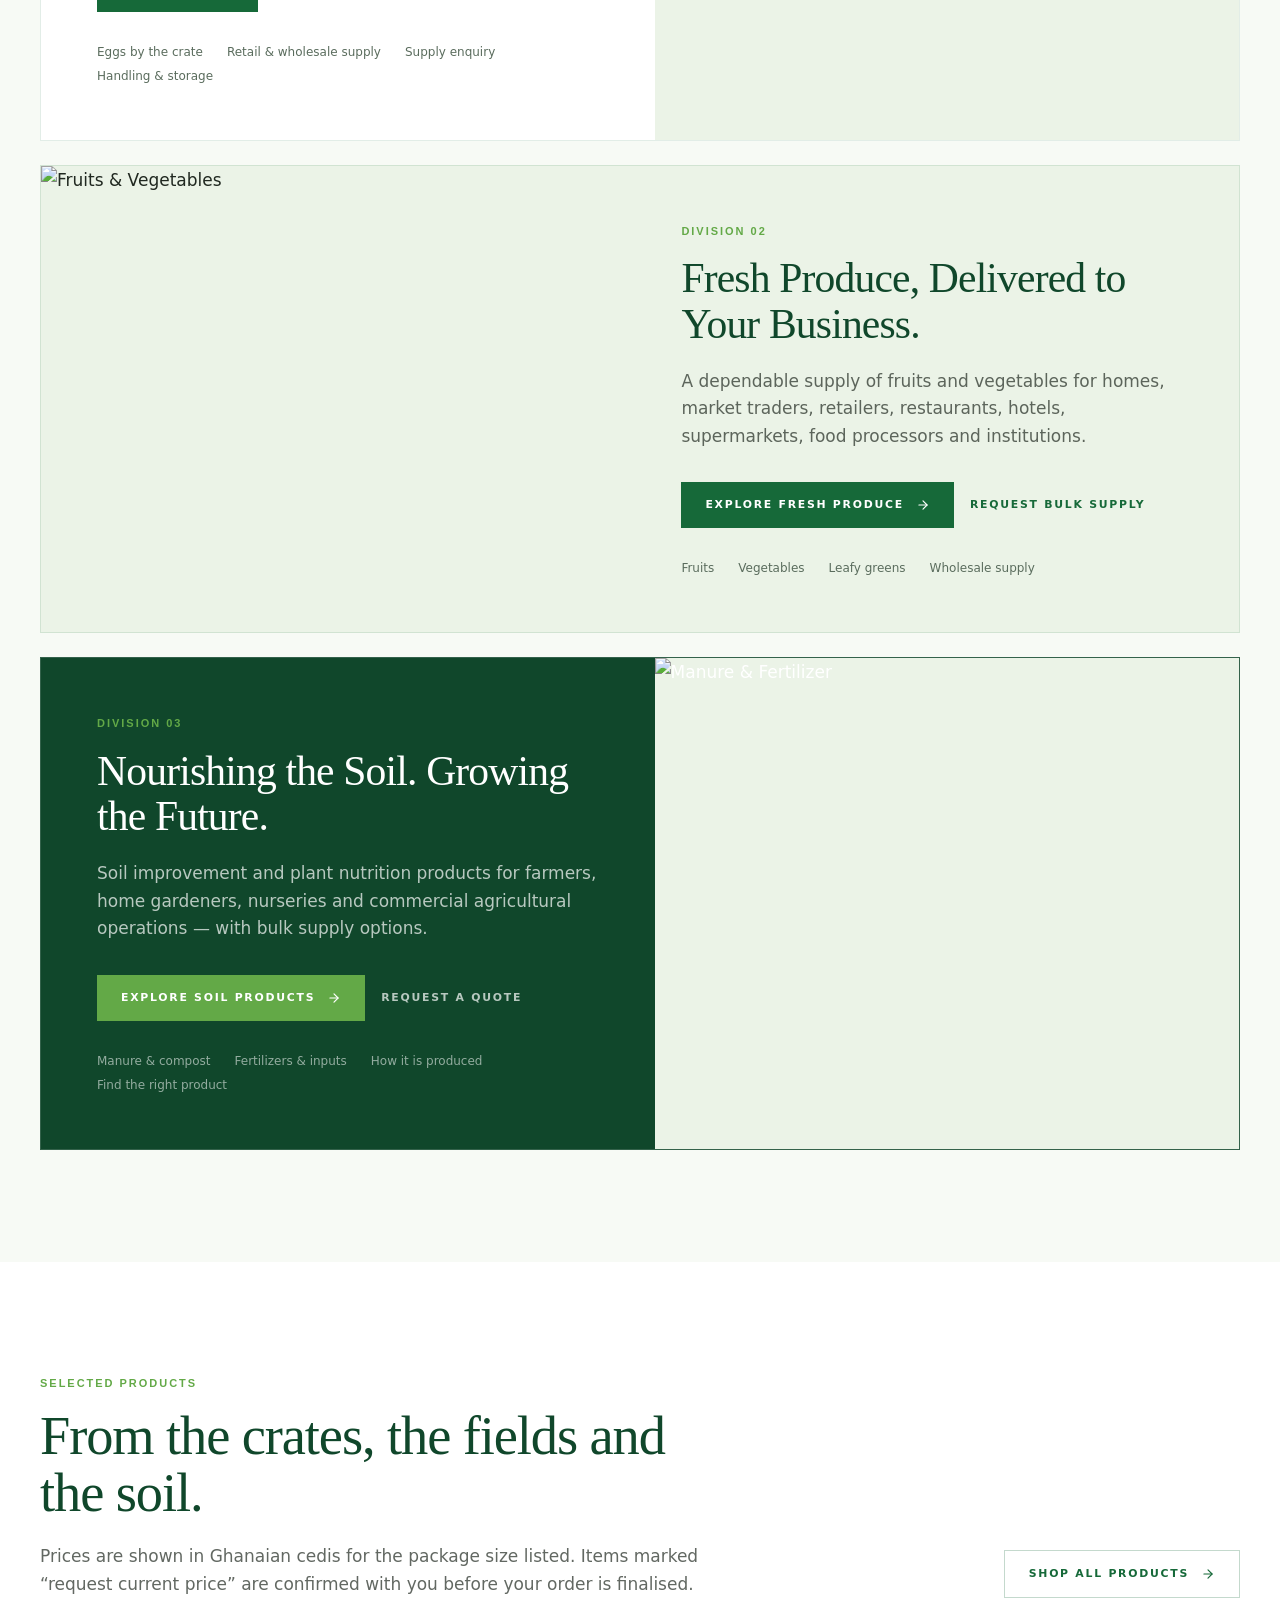
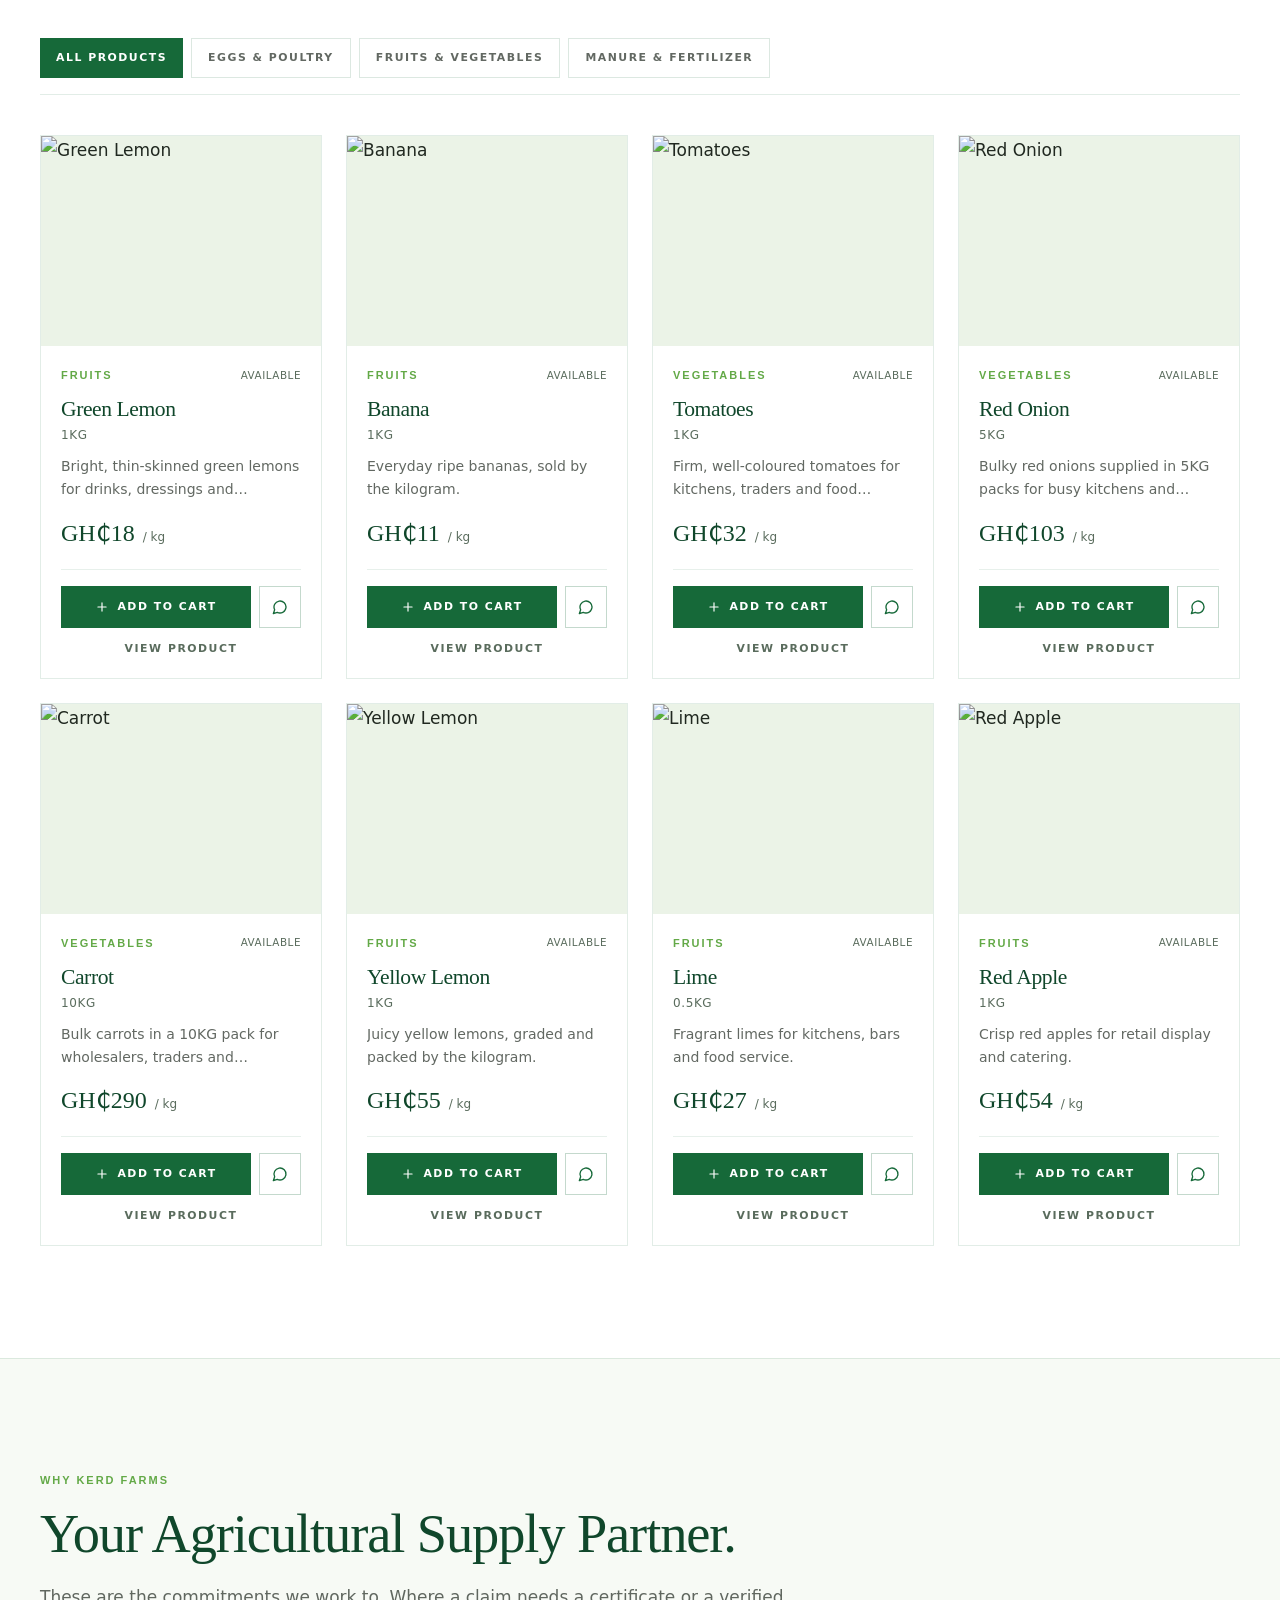
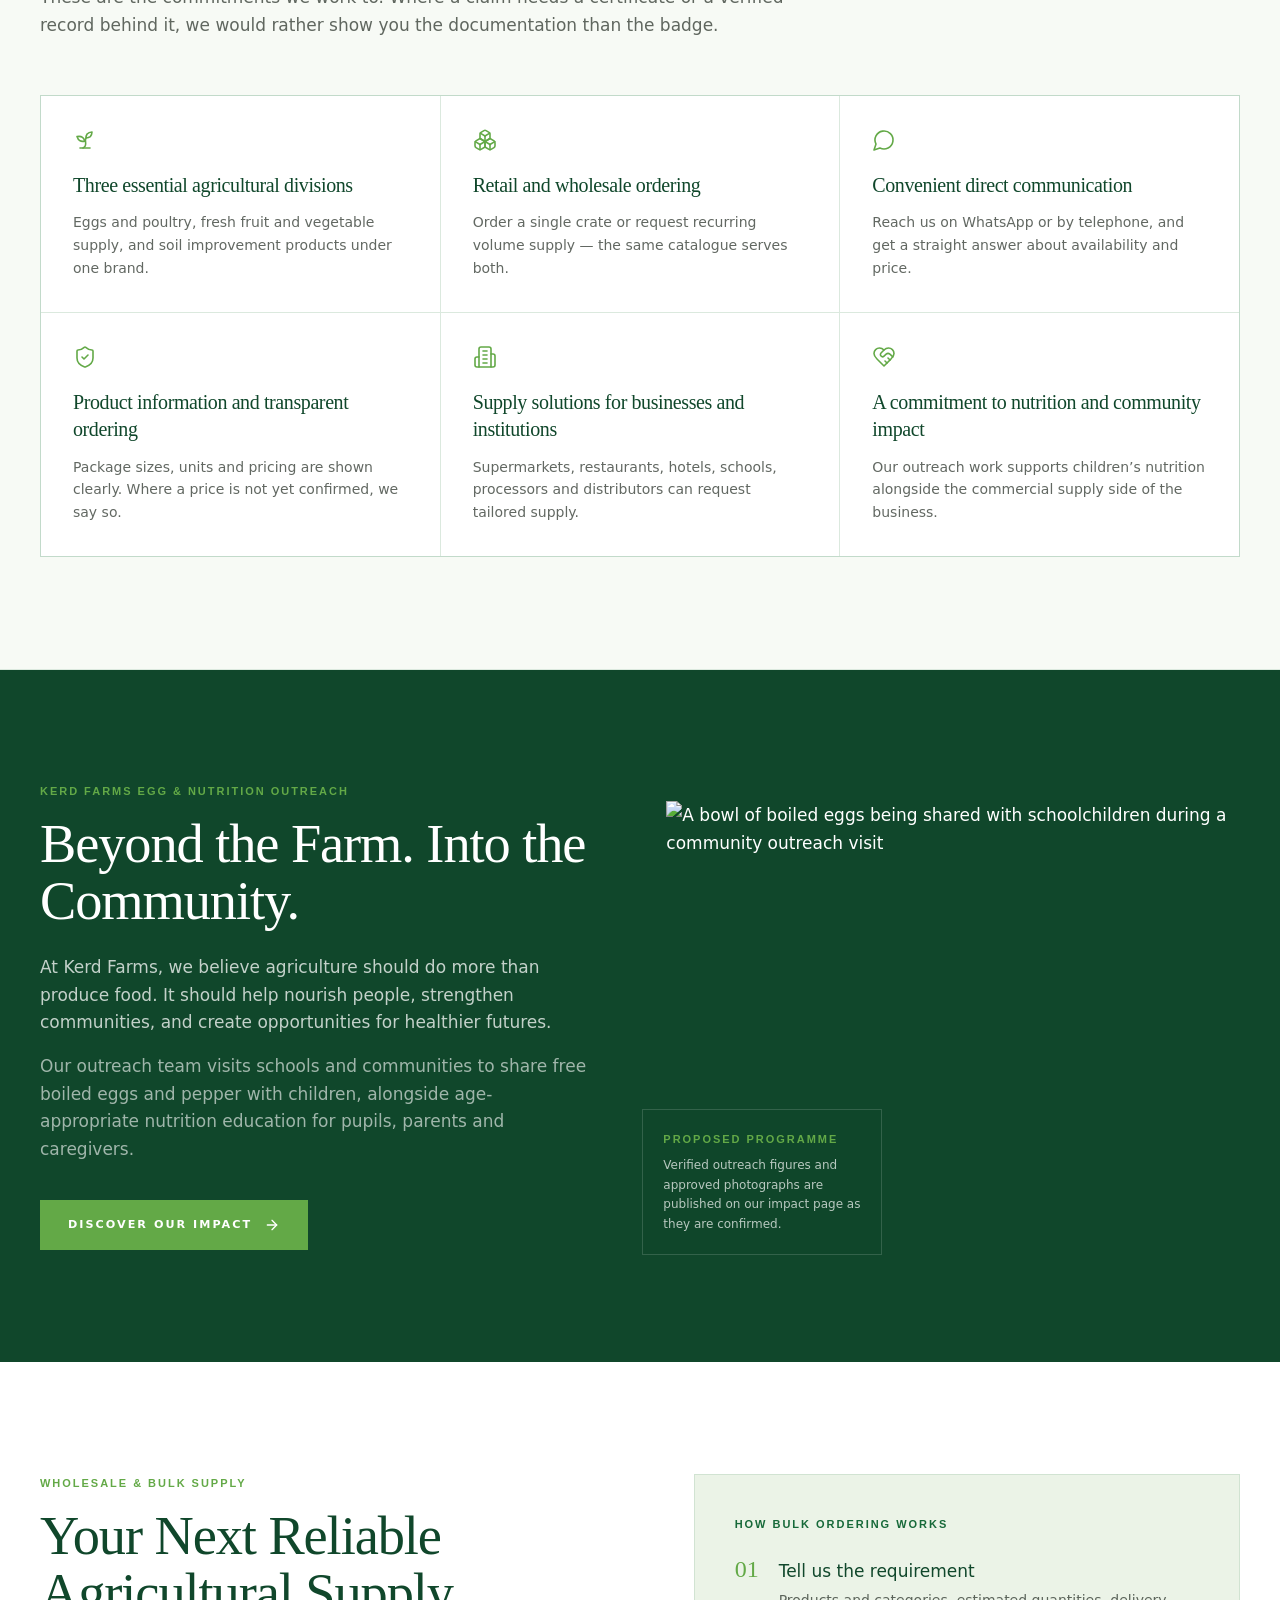
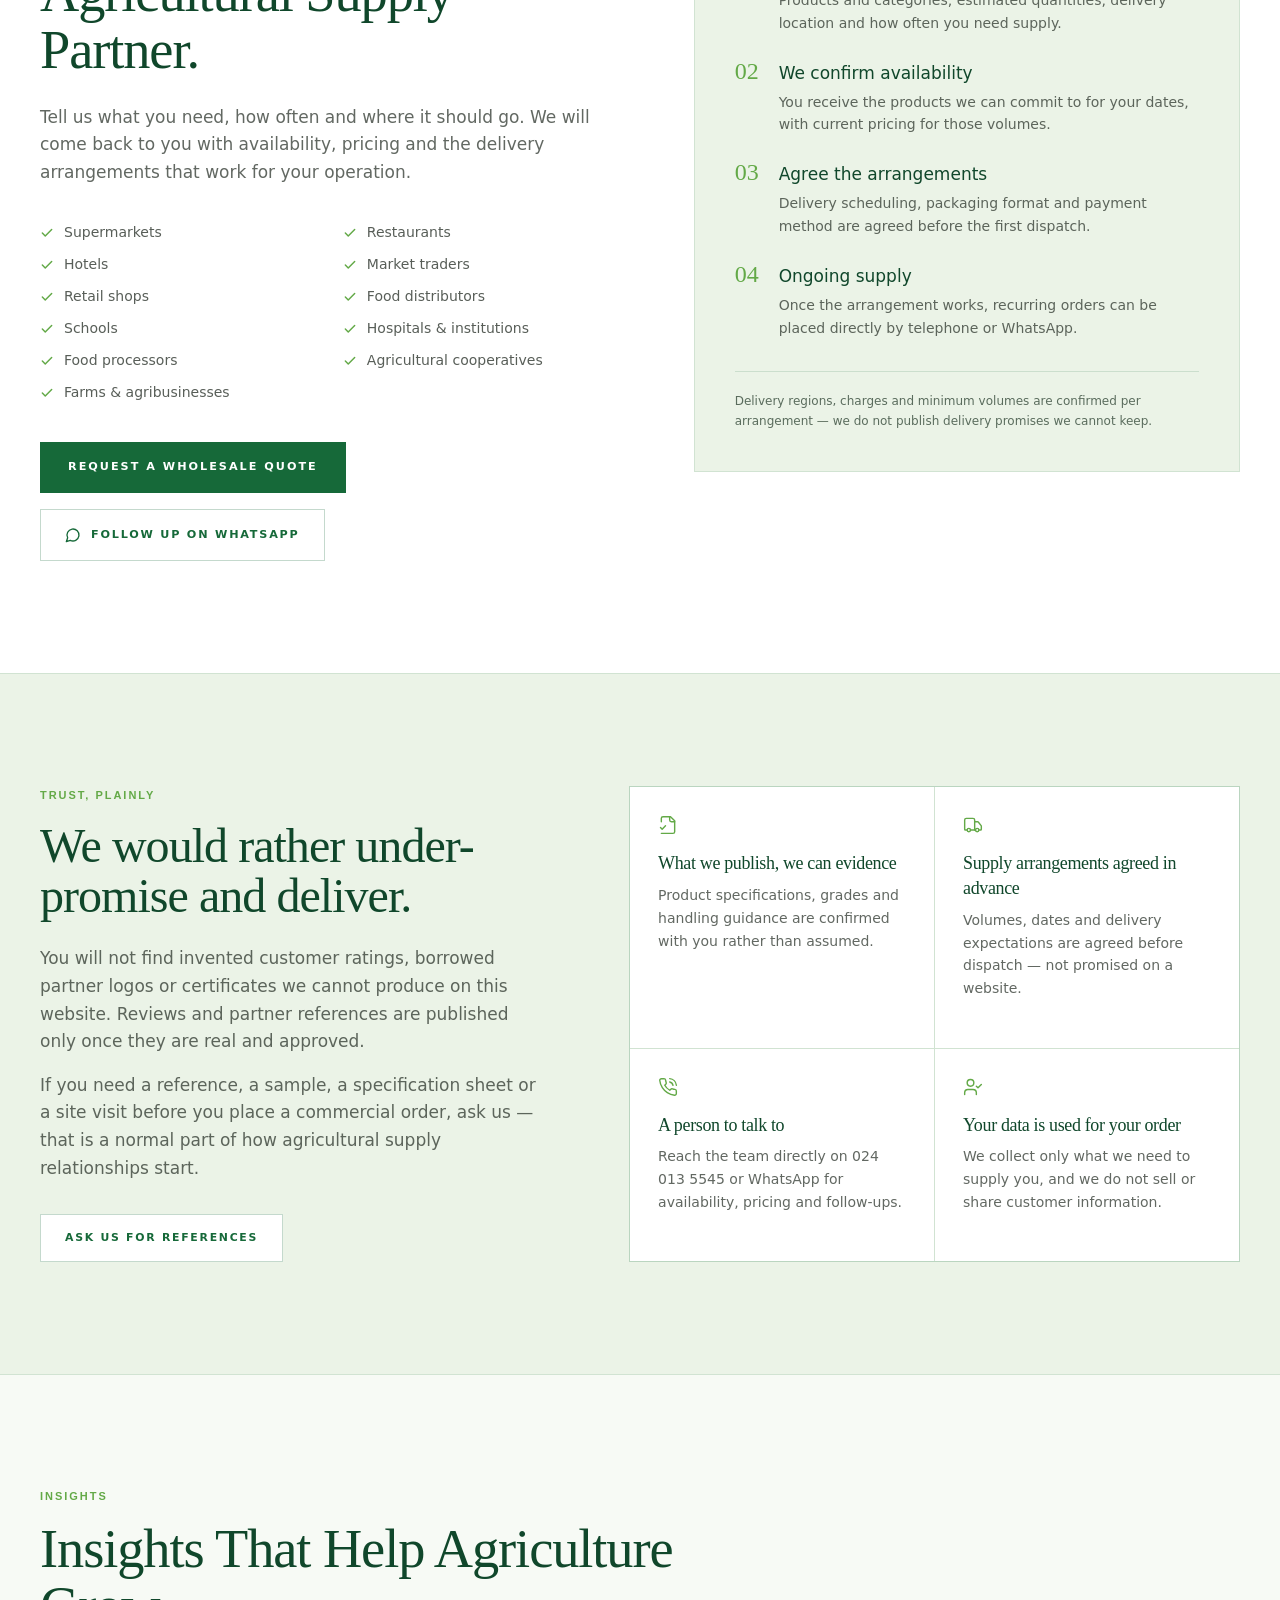
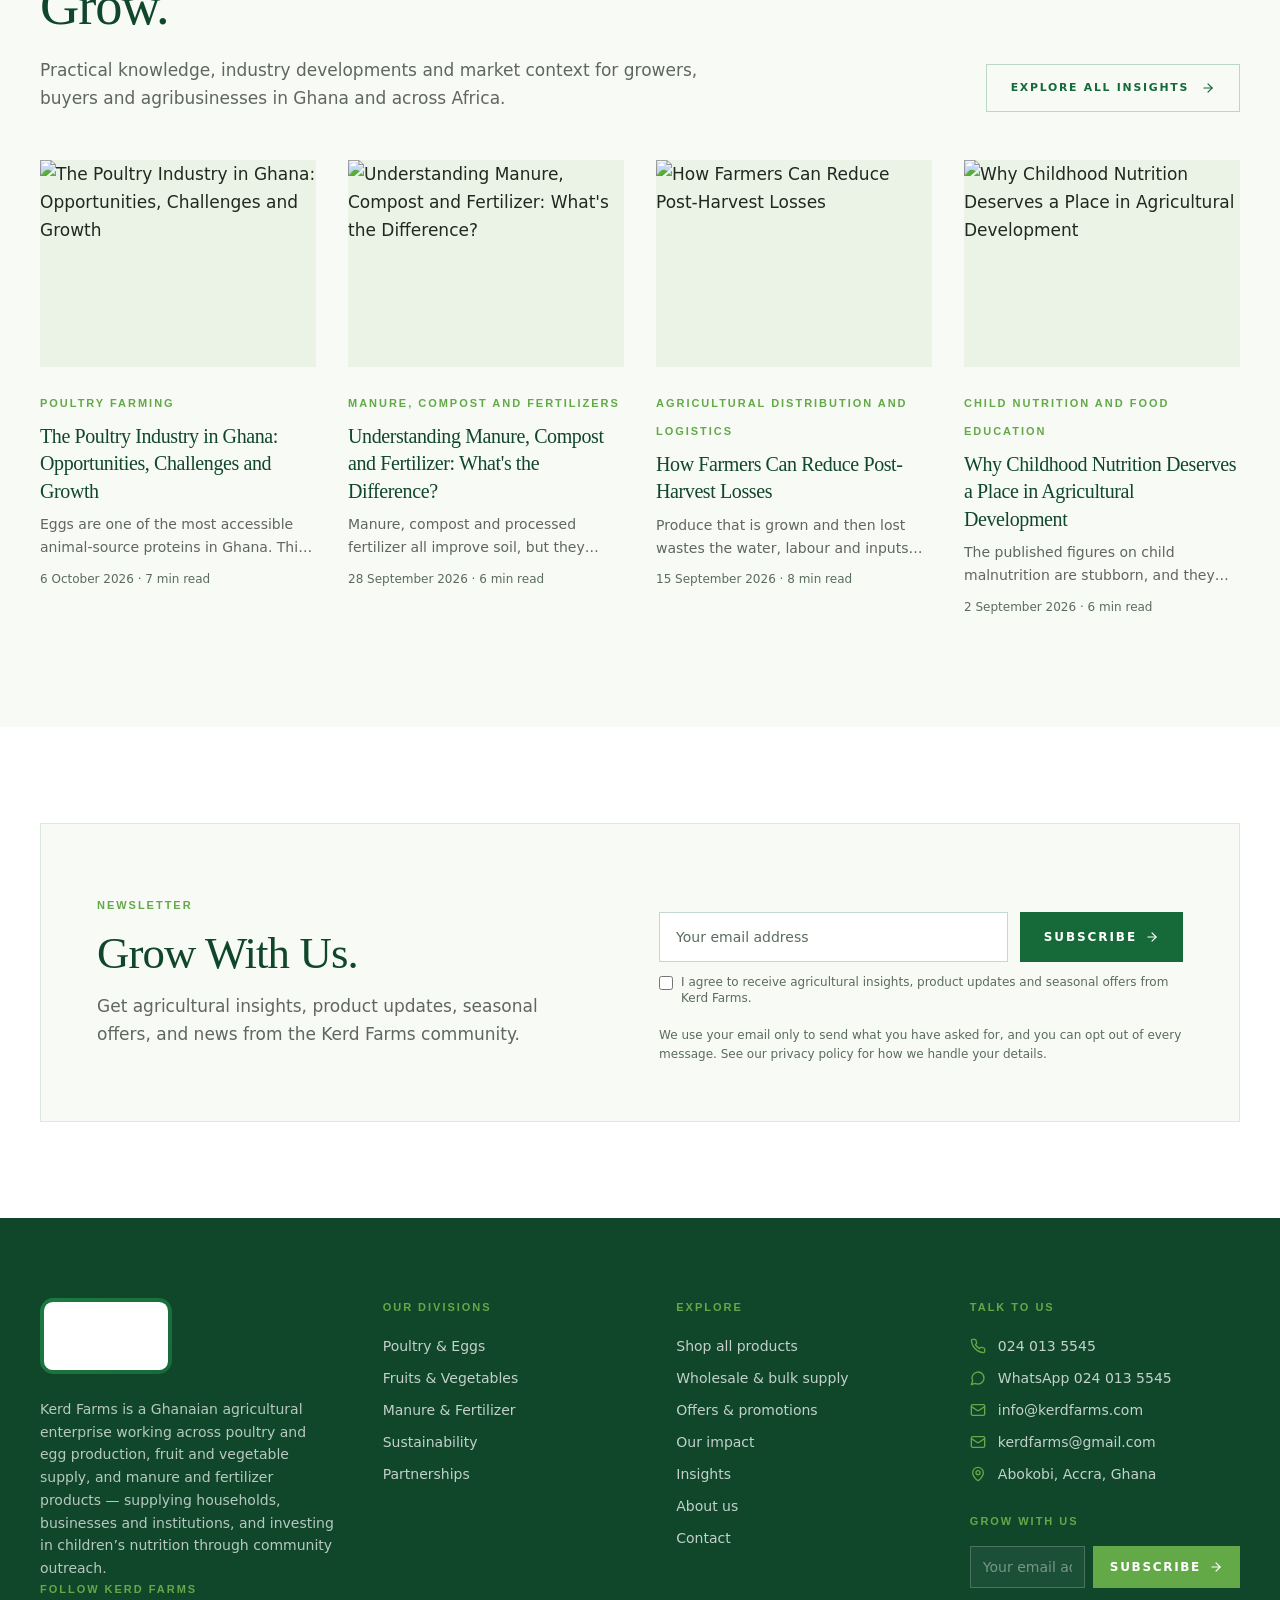
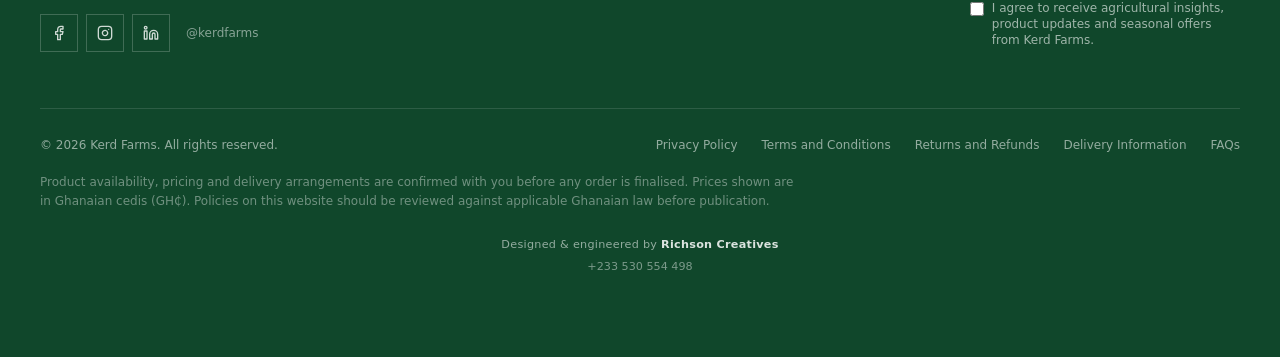
